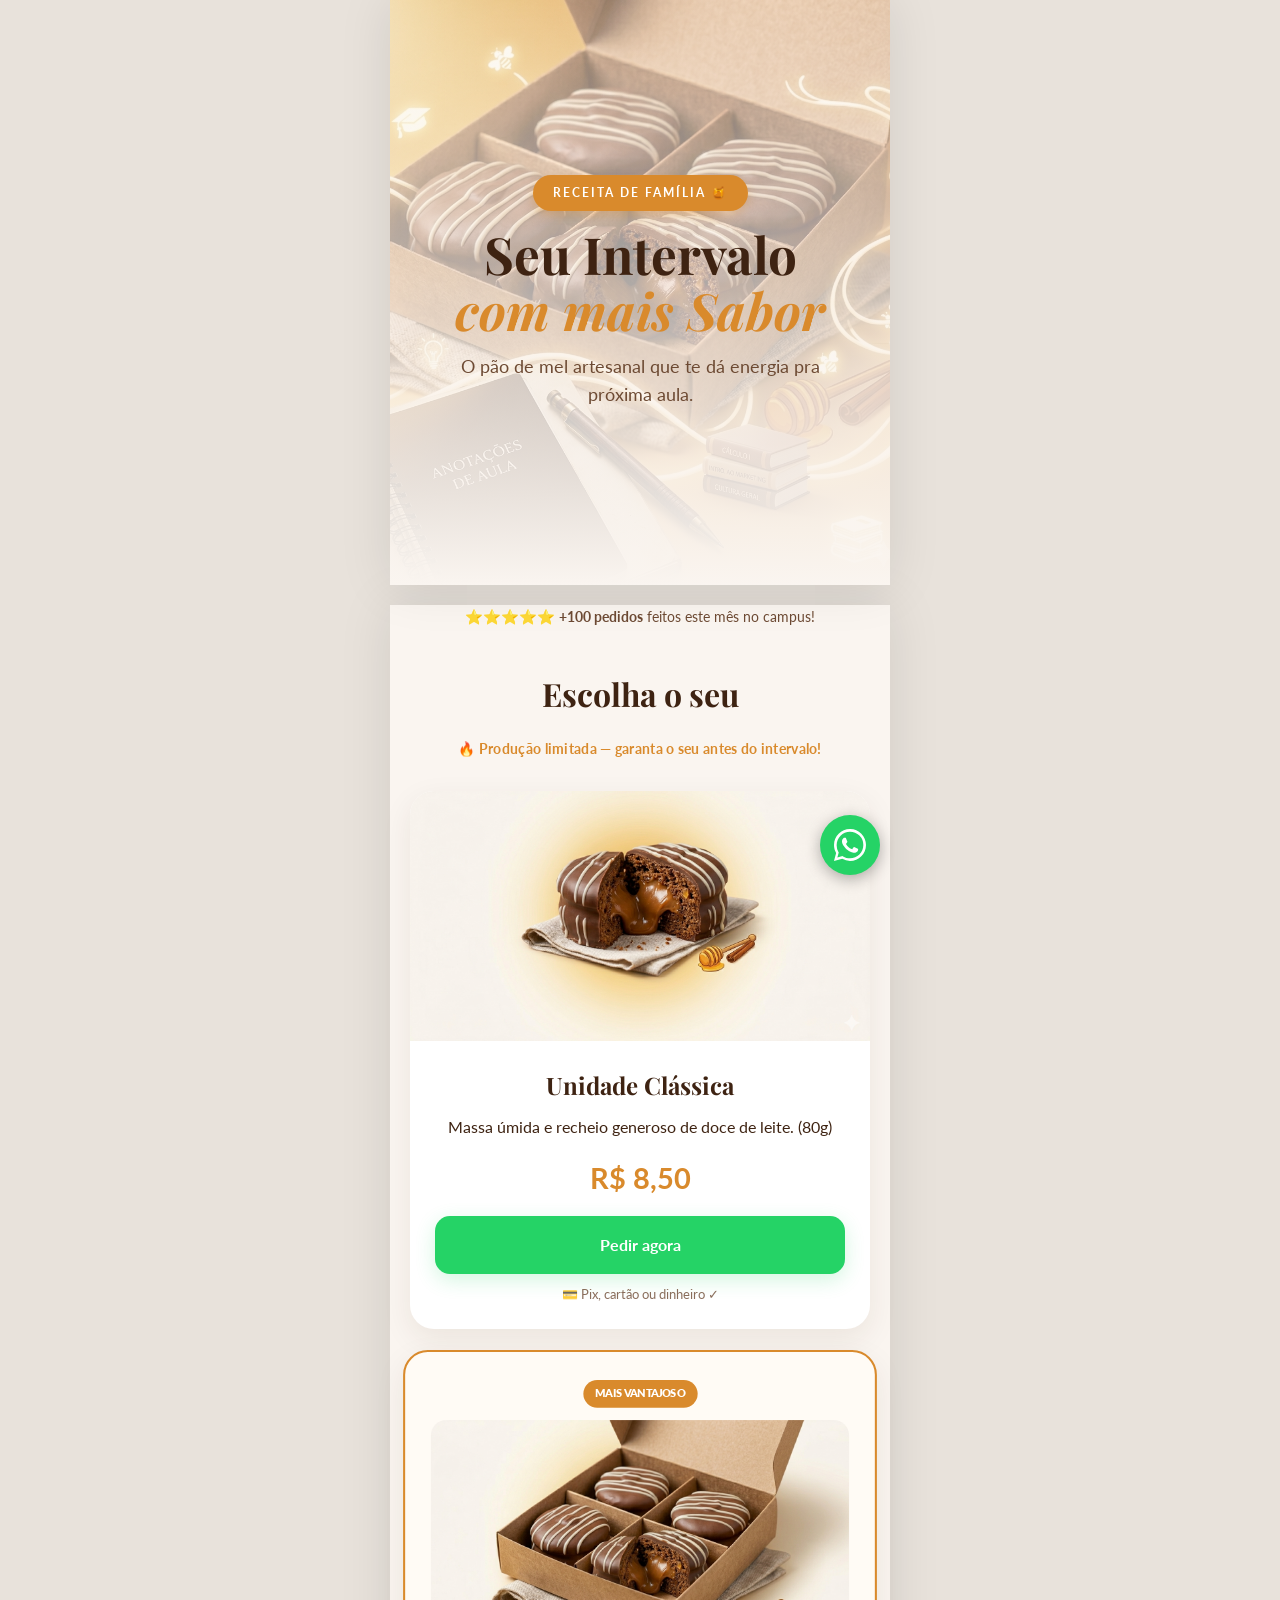
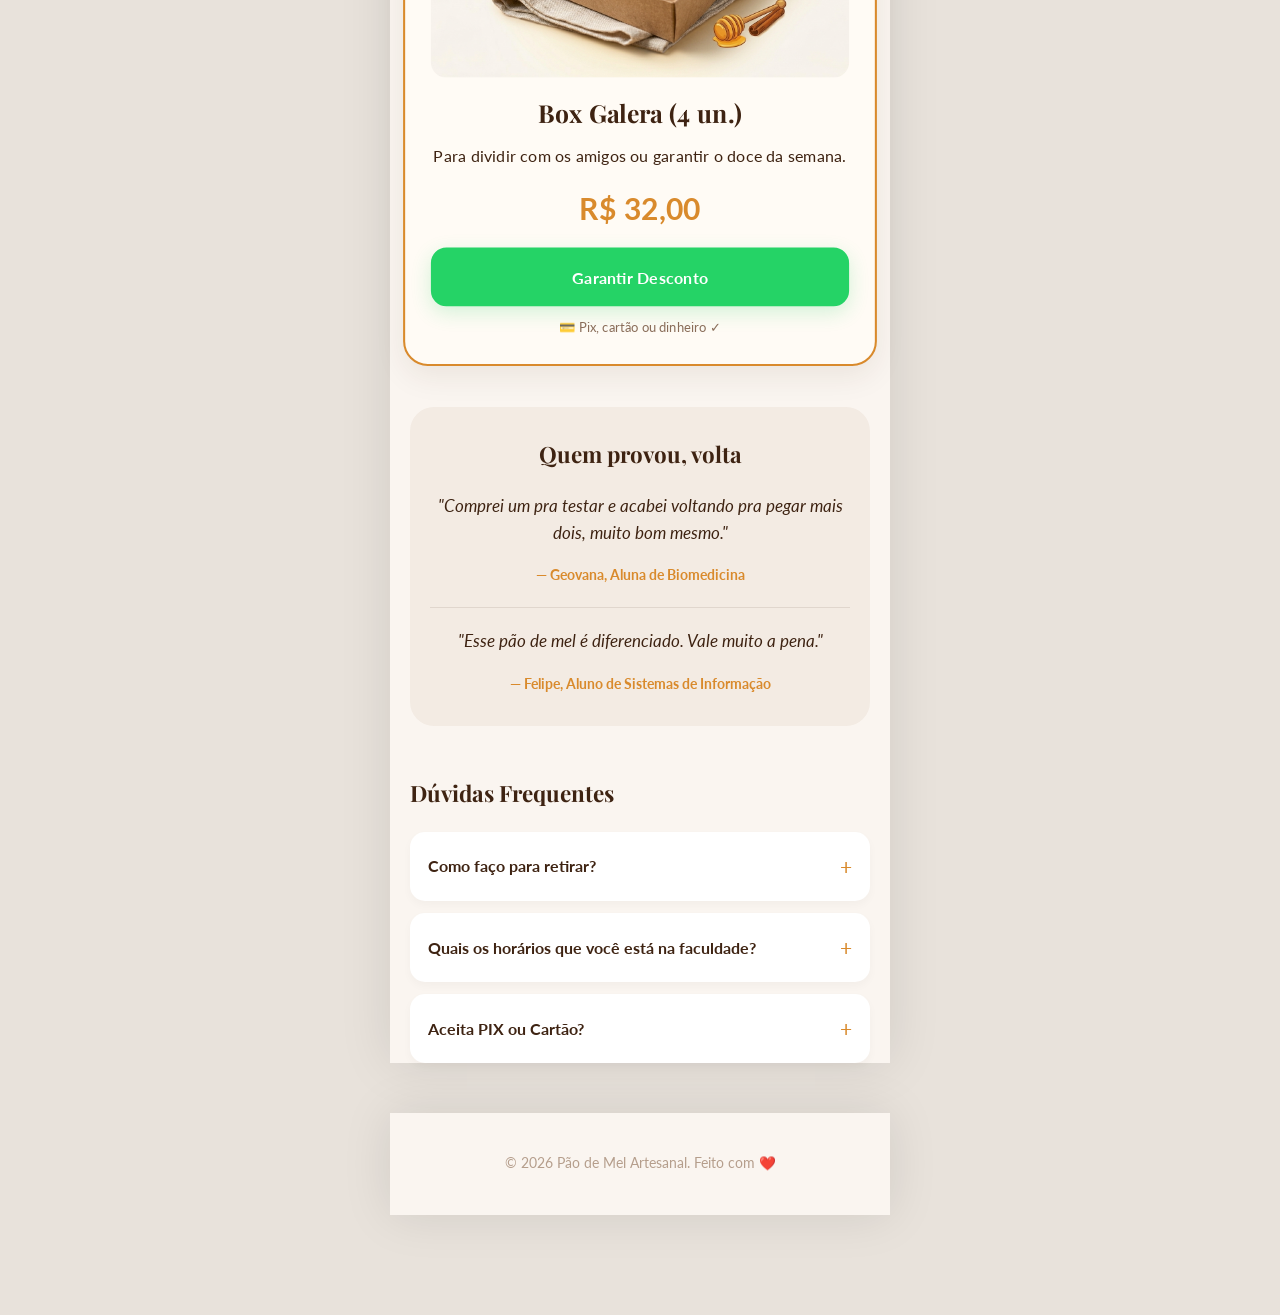
==== index.html @ 765905ca "Primeiro commit" ====
<!doctype html>
<html lang="pt-BR">

<head>
  <meta charset="UTF-8" />
  <meta name="viewport" content="width=device-width, initial-scale=1.0" />

  <title>Pão de Mel Artesanal — O Melhor Intervalo da Faculdade</title>
  <meta name="description"
    content="Pão de mel artesanal com massa de especiarias e recheio generoso. Encontre-me no pátio da faculdade ou faça sua encomenda!" />

  <meta property="og:title" content="Pão de Mel Artesanal 🍯" />
  <meta property="og:description"
    content="Massa úmida, recheio cremoso e muito chocolate. Garanta o seu no intervalo!" />
  <meta property="og:image" content="img/foto-compartilhamento.jpg" />
  <meta property="og:type" content="website" />

  <link rel="stylesheet" href="style.css" />
  <link rel="preconnect" href="https://fonts.googleapis.com" />
  <link rel="preconnect" href="https://fonts.gstatic.com" crossorigin />
  <link
    href="https://fonts.googleapis.com/css2?family=Playfair+Display:ital,wght@0,400;0,700;1,400&family=Lato:wght@300;400;700&display=swap"
    rel="stylesheet" />
</head>

<body>
  <a href="https://wa.me/5519988865745?text=Oi!%20Estou%20na%20faculdade%20agora.%20Ainda%20tem%20pão%20de%20mel%20disponível?"
    class="whatsapp-sticky" target="_blank" aria-label="Chamar no WhatsApp">
    <svg viewBox="0 0 24 24" fill="white">
      <path
        d="M20.52 3.48A11.93 11.93 0 0 0 12 0C5.37 0 0 5.37 0 12c0 2.11.55 4.17 1.6 5.98L0 24l6.18-1.62A11.94 11.94 0 0 0 12 24c6.63 0 12-5.37 12-12 0-3.21-1.25-6.22-3.48-8.52zM12 22c-1.85 0-3.66-.5-5.24-1.44l-.37-.22-3.87 1.02 1.03-3.77-.24-.39A9.93 9.93 0 0 1 2 12C2 6.48 6.48 2 12 2c2.67 0 5.17 1.04 7.06 2.94A9.93 9.93 0 0 1 22 12c0 5.52-4.48 10-10 10zm5.47-7.4c-.3-.15-1.77-.87-2.04-.97-.27-.1-.47-.15-.67.15-.2.3-.77.97-.94 1.17-.17.2-.35.22-.65.07a8.17 8.17 0 0 1-2.4-1.48 9.03 9.03 0 0 1-1.66-2.07c-.17-.3-.02-.46.13-.61.13-.13.3-.35.45-.52.15-.17.2-.3.3-.5.1-.2.05-.37-.02-.52-.08-.15-.67-1.62-.92-2.22-.24-.58-.49-.5-.67-.51l-.57-.01c-.2 0-.52.07-.79.37-.27.3-1.04 1.02-1.04 2.48s1.07 2.88 1.22 3.08c.15.2 2.1 3.2 5.09 4.49.71.31 1.27.49 1.7.63.72.23 1.37.2 1.88.12.57-.09 1.77-.72 2.02-1.42.25-.7.25-1.3.17-1.42-.07-.12-.27-.2-.57-.35z" />
    </svg>
  </a>

  <section class="hero">
    <div class="hero-overlay"></div>
    <div class="hero-content">
      <div class="badge">Receita de Família 🍯</div>
      <h1>Seu Intervalo<br /><span>com mais Sabor</span></h1>
      <p class="hero-tagline">
        O pão de mel artesanal que te dá energia pra próxima aula.
      </p>
    </div>
  </section>

  <main class="section">
    <div class="social-proof">
      <p>
        ⭐️⭐️⭐️⭐️⭐️ <strong>+100 pedidos</strong> feitos este mês no campus!
      </p>
    </div>

    <h2 class="section-title">Escolha o seu</h2>
    <p class="scarcity-line">🔥 Produção limitada — garanta o seu antes do intervalo!</p>

    <div class="product-card">
      <div class="product-img">
        <img src="img/pao4.png" alt="Pão de Mel Individual Clássico" />
      </div>
      <div class="product-body">
        <h3>Unidade Clássica</h3>
        <p>Massa úmida e recheio generoso de doce de leite. (80g)</p>
        <div class="price">R$ 8,50</div>
        <a href="https://wa.me/5519988865745?text=Oi!%20Tenho%20interesse%20em%3A%0A%0AProduto%3A%20Unidade%20Clássica%0APreço%3A%20R%24%208%2C50%0A%0AAinda%20tem%20disponível%3F"
          class="cta-btn mini">Pedir agora</a>
        <p class="payment-info">💳 Pix, cartão ou dinheiro ✓</p>
      </div>
    </div>

    <div class="product-card highlight">
      <div class="product-body">
        <div class="tag-popular">MAIS VANTAJOSO</div>
        <div class="product-img">
          <img src="img/box.png" alt="Box com 4 pães de mel" style="border-radius: 15px; margin-bottom: 15px" />
        </div>
        <h3>Box Galera (4 un.)</h3>
        <p>Para dividir com os amigos ou garantir o doce da semana.</p>
        <div class="price">R$ 32,00</div>
        <a href="https://wa.me/5519988865745?text=Oi!%20Tenho%20interesse%20em%3A%0A%0AProduto%3A%20Box%20Galera%20(4%20unidades)%0APreco%3A%20R%24%2032%2C00%0A%0AAinda%20tem%20disponivel%3F"
          class="cta-btn mini">Garantir Desconto</a>
        <p class="payment-info">💳 Pix, cartão ou dinheiro ✓</p>
      </div>
    </div>

    <div class="testimonials">
      <h3 class="small-title">Quem provou, volta</h3>
      <div class="testimonial-card">
        <p>"Comprei um pra testar e acabei voltando pra pegar mais dois, muito bom mesmo."</p>
        <span>— Geovana, Aluna de Biomedicina</span>
      </div>
      <div class="testimonial-card">
        <p>"Esse pão de mel é diferenciado. Vale muito a pena."</p>
        <span>— Felipe, Aluno de Sistemas de Informação</span>
      </div>

    </div>


    <div class="faq-section">
      <h3 class="small-title">Dúvidas Frequentes</h3>
      <details>
        <summary>Como faço para retirar?</summary>
        <p>
          Estou todos os dias próximo aos <strong>BLOCOS C e K</strong> (ou perto do bosque)
          durante o intervalo. Se quiser garantir o seu, mande um Whats!
        </p>
      </details>
      <details>
        <summary>Quais os horários que você está na faculdade?</summary>
        <p>
          Geralmente no intervalo do período noturno (20h40 - 21h00), mas
          posso combinar entregas rápidas.
        </p>
      </details>
      <details>
        <summary>Aceita PIX ou Cartão?</summary>
        <p>Sim! Aceito PIX, dinheiro e cartão (débito/crédito).</p>
      </details>
    </div>
  </main>

  <footer class="footer-final">
    <p class="copyright">© 2026 Pão de Mel Artesanal. Feito com ❤️</p>
  </footer>
</body>

</html>
---- style.css ----
/* ============================================================
   SISTEMA DE DESIGN - PÃO DE MEL ARTESANAL
   ============================================================ 
*/

:root {
  --creme: #faf5f0;
  --chocolate: #3e2312;
  --mel: #d98a2c;
  --marrom-claro: #6d4a33;
  --verde-whats: #25d366;
  --branco: #ffffff;
  --shadow: 0 10px 30px rgba(62, 35, 18, 0.08);
}

/* --- CONFIGURAÇÕES GERAIS --- */
* {
  box-sizing: border-box;
  margin: 0;
  padding: 0;
}

body {
  font-family: "Lato", sans-serif;
  background: var(--creme);
  color: var(--chocolate);
  line-height: 1.6;
  /* Espaço para não cobrir conteúdo com o botão/footer */
  padding-bottom: 100px;
  overflow-x: hidden;
}

/* --- UX: WHATSAPP FLUTUANTE --- */
.whatsapp-sticky {
  position: fixed;
  bottom: 25px;
  right: 25px;
  background: var(--verde-whats);
  width: 60px;
  height: 60px;
  border-radius: 50%;
  display: flex;
  align-items: center;
  justify-content: center;
  box-shadow: 0 4px 15px rgba(0, 0, 0, 0.3);
  z-index: 1000;
  transition: transform 0.3s cubic-bezier(0.175, 0.885, 0.32, 1.275);
}

.whatsapp-sticky:hover {
  transform: scale(1.1);
}

.whatsapp-sticky svg {
  width: 32px;
}

/* --- HERO SECTION --- */
.hero {
  height: 65vh;
  min-height: 450px;
  /* IMPORTANTE: Adicione sua imagem aqui */
  background: url("img/principal.png") center/cover no-repeat;
  position: relative;
  display: flex;
  align-items: center;
  justify-content: center;
  text-align: center;
  color: var(--chocolate);
}

.hero-overlay {
  position: absolute;
  inset: 0;
  /* Gradiente suave para dar leitura ao texto */
  background: linear-gradient(to bottom,
      rgba(250, 245, 240, 0.4) 0%,
      var(--creme) 100%);
}

.hero-content {
  position: relative;
  z-index: 2;
  padding: 20px;
  animation: fadeInUp 0.8s ease-out;
}

/* Estratégia: Badge de destaque */
.badge {
  display: inline-block;
  background: var(--mel);
  color: var(--branco);
  font-size: 0.75rem;
  font-weight: 700;
  letter-spacing: 2px;
  text-transform: uppercase;
  padding: 8px 20px;
  border-radius: 50px;
  margin-bottom: 15px;
  box-shadow: 0 4px 10px rgba(217, 138, 44, 0.3);
}

.hero h1 {
  font-family: "Playfair Display", serif;
  font-size: 3.2rem;
  line-height: 1.1;
  margin-bottom: 15px;
}

.hero h1 span {
  color: var(--mel);
  font-style: italic;
}

.hero-tagline {
  font-size: 1.1rem;
  color: var(--marrom-claro);
  max-width: 400px;
  margin: 0 auto;
}

/* --- SEÇÃO DE PRODUTOS --- */
.section {
  max-width: 500px;
  margin: 0 auto;
  padding: 0 20px;
}

.section-title {
  font-family: "Playfair Display", serif;
  text-align: center;
  margin: 40px 0 30px;
  font-size: 2rem;
}

.product-card {
  background: var(--branco);
  border-radius: 24px;
  overflow: hidden;
  box-shadow: var(--shadow);
  margin-bottom: 30px;
  transition: transform 0.3s ease;
}

/* Marketing: Destaque para o Combo (Upsell) */
.product-card.highlight {
  border: 2px solid var(--mel);
  background: #fffbf5;
  transform: scale(1.03);
}

.product-img img {
  width: 100%;
  height: 250px;
  object-fit: cover;
  display: block;
}

.product-body {
  padding: 25px;
  text-align: center;
}

.tag-popular {
  background: var(--mel);
  color: var(--branco);
  font-size: 0.65rem;
  font-weight: 800;
  padding: 5px 12px;
  border-radius: 50px;
  display: inline-block;
  margin-bottom: 12px;
}

.product-body h3 {
  font-family: "Playfair Display", serif;
  font-size: 1.5rem;
  margin-bottom: 10px;
}

.price {
  font-size: 1.8rem;
  font-weight: 700;
  color: var(--mel);
  margin: 15px 0;
}

/* --- PROVA SOCIAL (Marketing) --- */
.social-proof {
  text-align: center;
  font-size: 0.9rem;
  margin: 20px 0;
  color: var(--marrom-claro);
  font-weight: 400;
}

.testimonials {
  background: #f3ebe3;
  padding: 30px 20px;
  border-radius: 24px;
  margin: 50px 0;
  text-align: center;
}

.testimonial-card+.testimonial-card {
  margin-top: 20px;
  padding-top: 20px;
  border-top: 1px solid rgba(62, 35, 18, 0.1);
}

.testimonial-card p {
  font-style: italic;
  font-size: 1.05rem;
  margin-bottom: 15px;
}

.testimonial-card span {
  font-weight: 700;
  font-size: 0.85rem;
  color: var(--mel);
}

.small-title {
  font-family: "Playfair Display", serif;
  font-size: 1.4rem;
  margin-bottom: 20px;
}

.payment-info {
  font-size: 0.8rem;
  color: var(--marrom-claro);
  margin-top: 10px;
  opacity: 0.8;
}

.scarcity-line {
  text-align: center;
  font-size: 0.85rem;
  font-weight: 700;
  color: var(--mel);
  margin: -10px 0 30px;
  letter-spacing: 0.3px;
}

/* --- FAQ (Arquitetura de Informação) --- */
.faq-section {
  margin: 50px 0;
}

details {
  background: var(--branco);
  margin-bottom: 12px;
  padding: 0;
  border-radius: 15px;
  cursor: pointer;
  overflow: hidden;
  box-shadow: 0 4px 10px rgba(0, 0, 0, 0.03);
}

summary {
  padding: 18px;
  font-weight: 700;
  color: var(--chocolate);
  display: flex;
  justify-content: space-between;
  align-items: center;
  list-style: none;
}

summary::after {
  content: "+";
  color: var(--mel);
  font-size: 1.3rem;
  font-weight: 400;
}

details[open] summary::after {
  content: "−";
}

details p {
  padding: 0 18px 18px;
  font-size: 0.95rem;
  color: var(--marrom-claro);
  border-top: 1px solid var(--creme);
  padding-top: 10px;
}

/* --- BOTÕES (CTAs) --- */
.cta-btn {
  display: flex;
  align-items: center;
  justify-content: center;
  background: var(--verde-whats);
  color: var(--branco);
  text-decoration: none;
  padding: 16px 30px;
  border-radius: 15px;
  font-weight: 700;
  font-size: 1rem;
  transition: all 0.3s ease;
  box-shadow: 0 6px 20px rgba(37, 211, 102, 0.2);
}

.cta-btn:active {
  transform: scale(0.96);
}

.cta-btn.mini {
  width: 100%;
}

/* --- FOOTER --- */
.footer-final {
  text-align: center;
  padding: 40px 20px;
  color: #b59e8c;
  font-size: 0.85rem;
}

/* --- ANIMAÇÕES --- */
@keyframes fadeInUp {
  from {
    opacity: 0;
    transform: translateY(20px);
  }

  to {
    opacity: 1;
    transform: translateY(0);
  }
}

/* --- RESPONSIVIDADE --- */
@media (max-width: 450px) {
  .hero h1 {
    font-size: 2.5rem;
  }

  .hero {
    height: 55vh;
  }

  .product-card.highlight {
    transform: none;
    /* Evita zoom exagerado em telas muito estreitas */
    margin-left: 5px;
    margin-right: 5px;
  }
}

/* Efeito de profundidade para Desktop */
/* Um tom levemente mais escuro ao fundo */
/* Mantém o botão grudado no card, não na tela toda */
@media (min-width: 768px) {
  body {
    background-color: #e8e2db;
  }

  .hero,
  .section,
  .footer-final {
    max-width: 500px;
    margin-left: auto;
    margin-right: auto;
    background-color: var(--creme);
    box-shadow: 0 0 50px rgba(0, 0, 0, 0.1);
  }

  .whatsapp-sticky {
    right: calc(50% - 240px);
  }
}
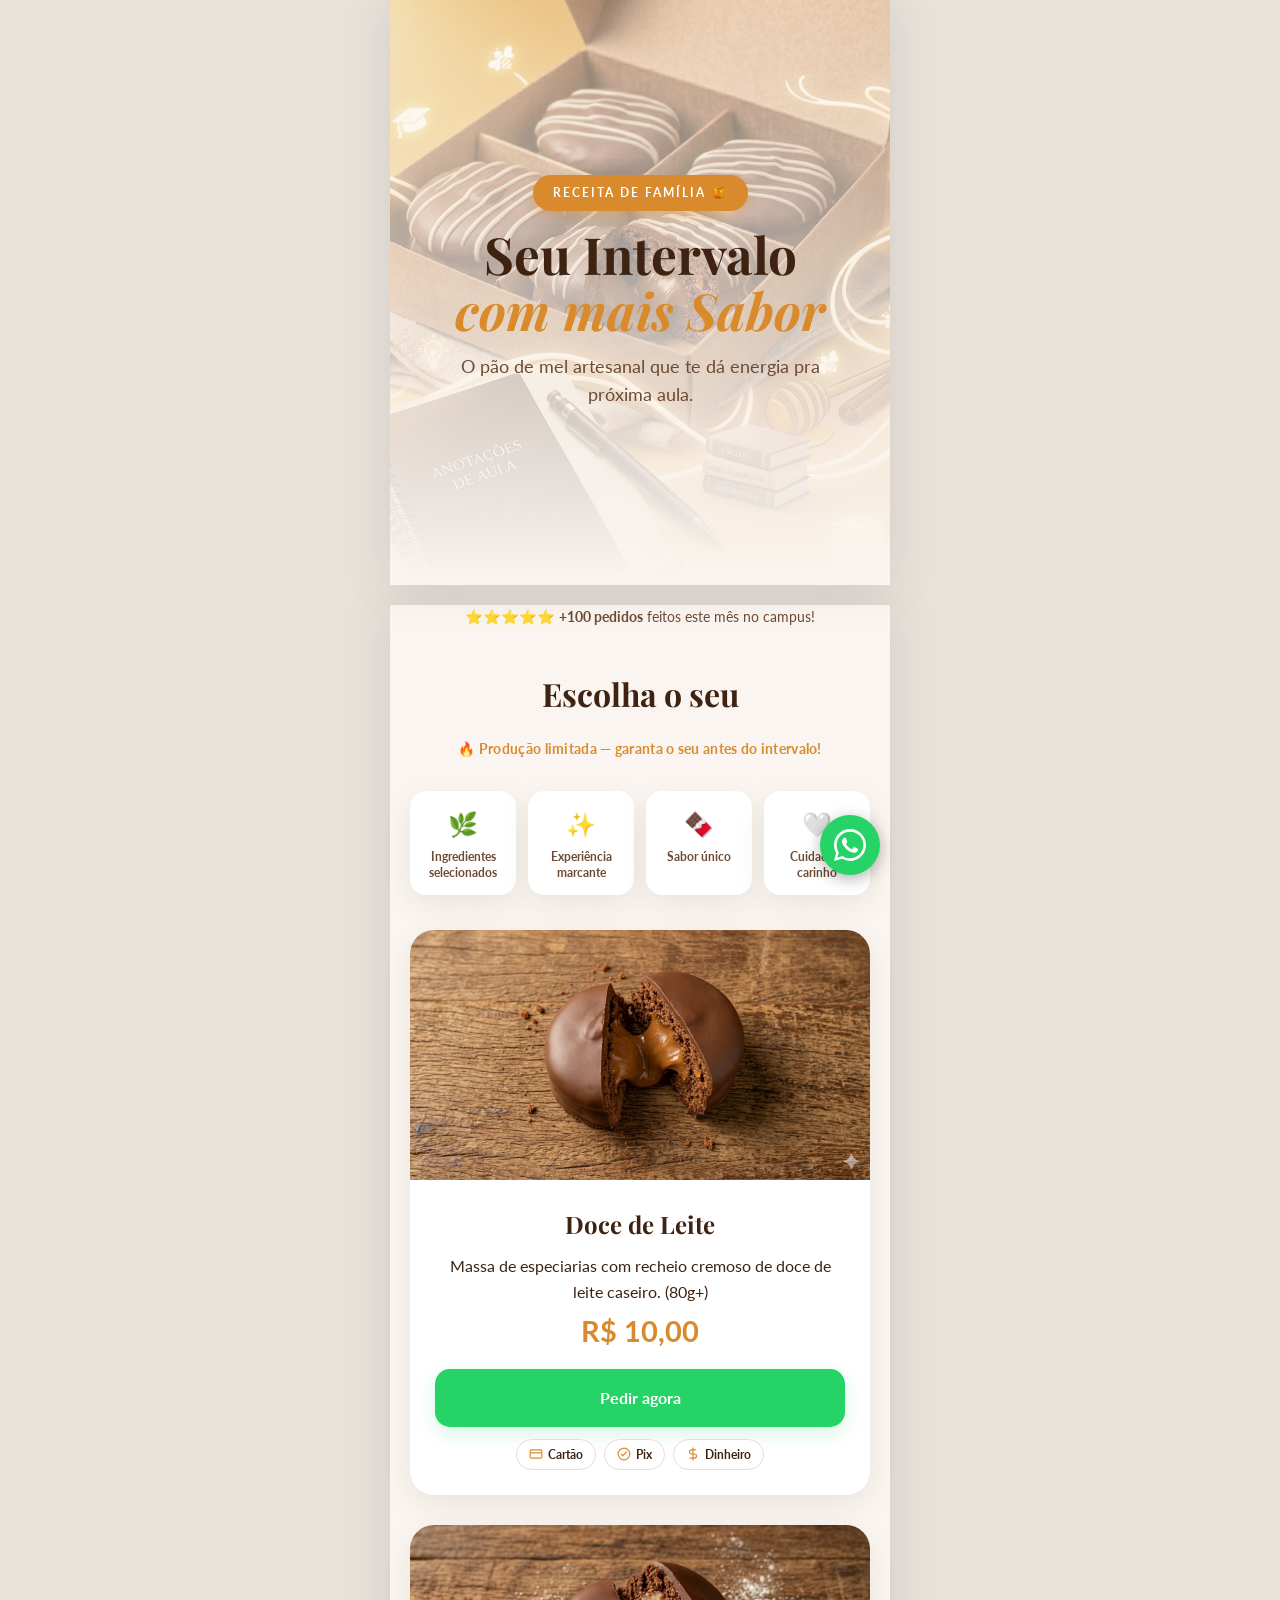
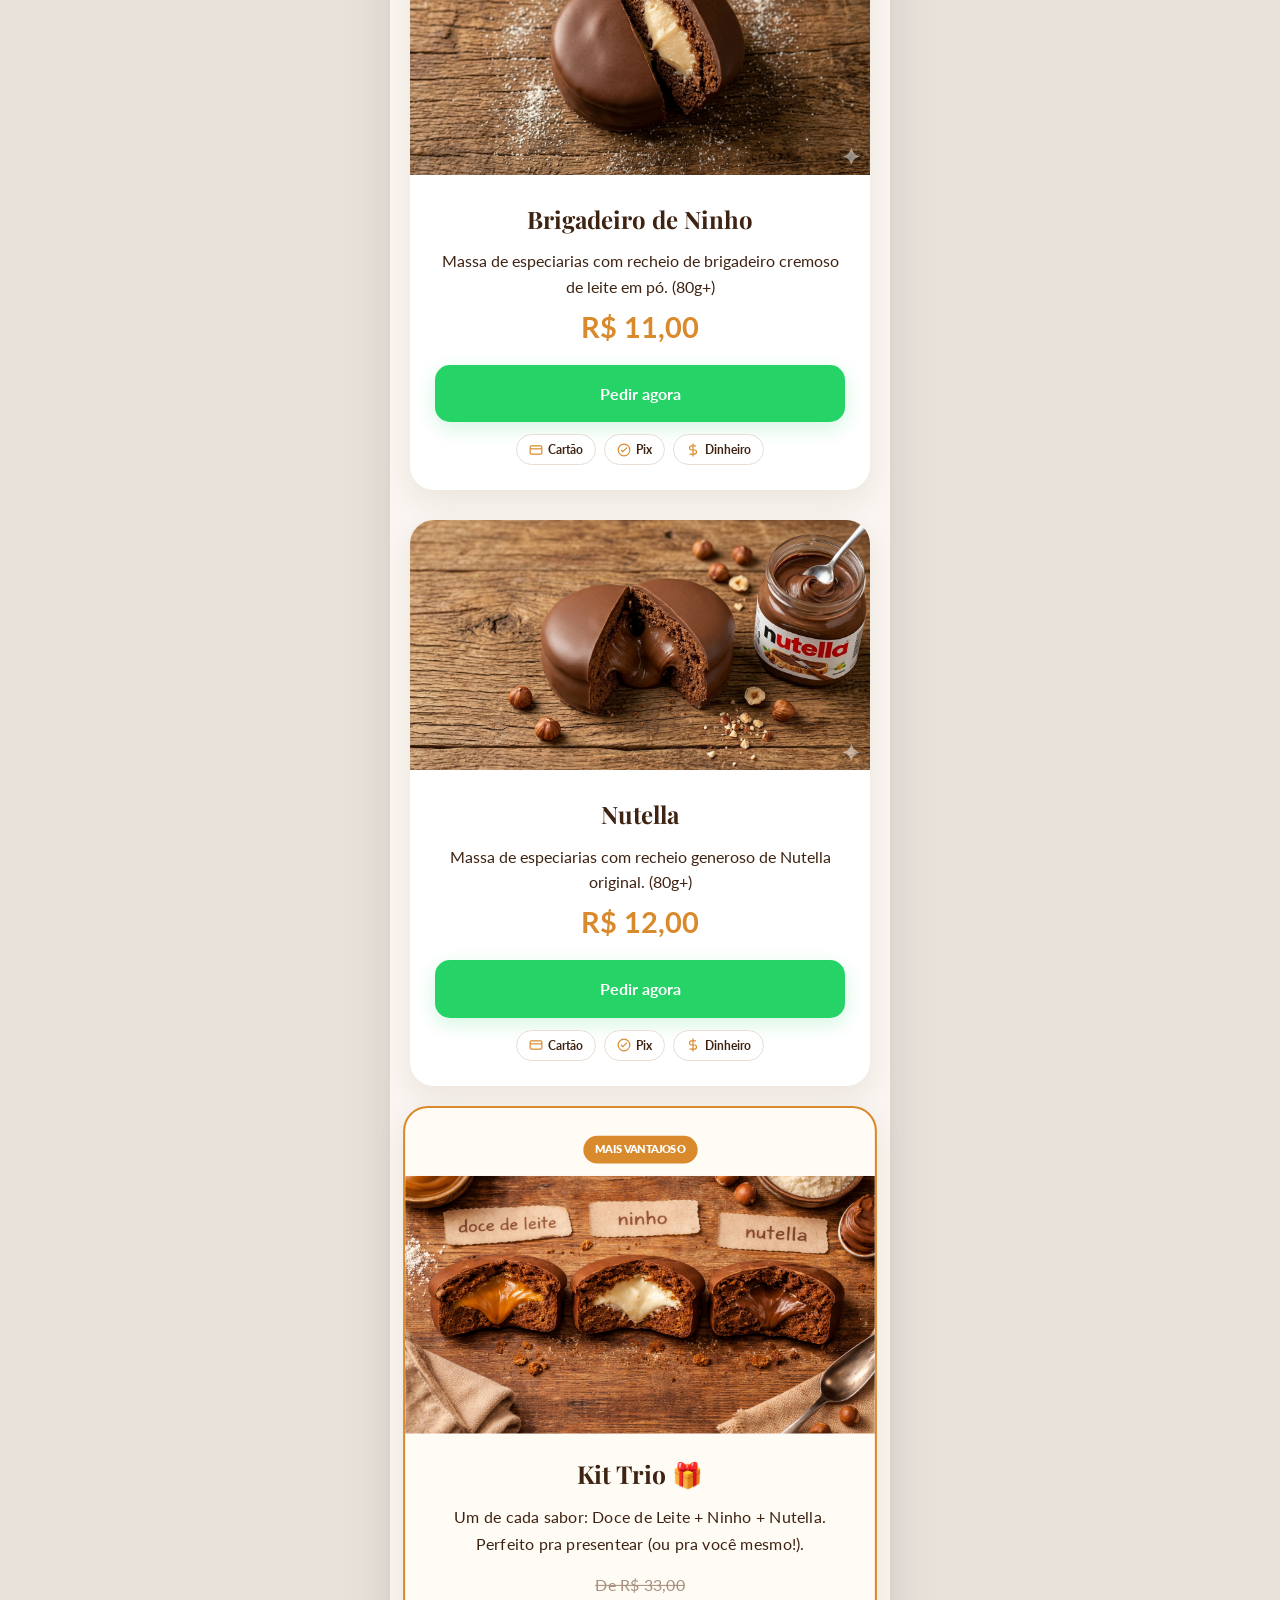
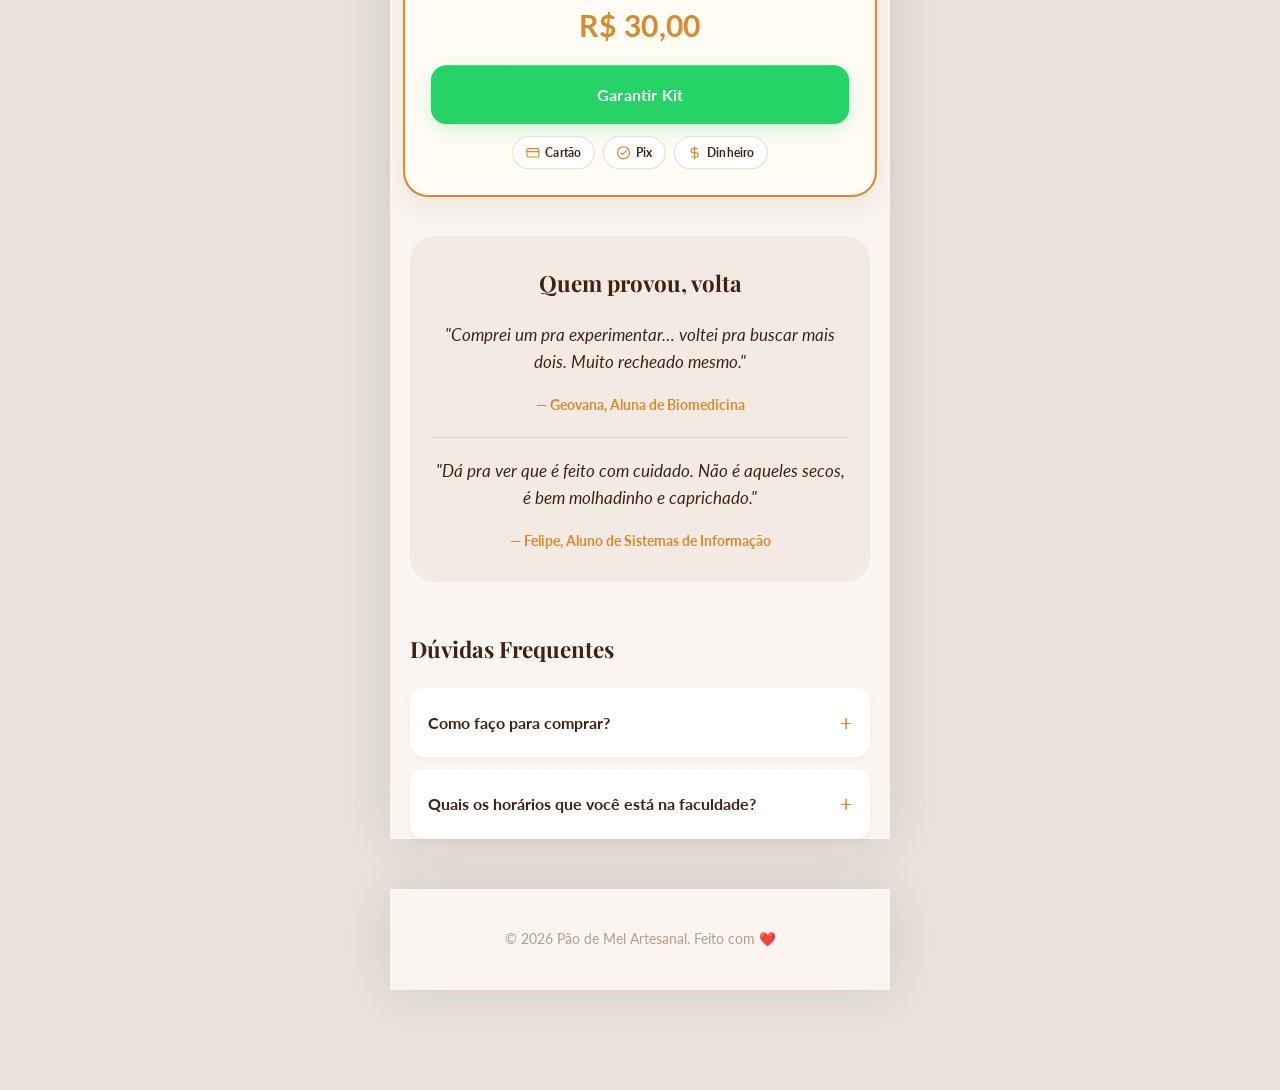
==== commit f7d55ba7: "atualiza preços e diferenciais" ====
--- a/index.html
+++ b/index.html
@@ -1,127 +1,399 @@
 <!doctype html>
 <html lang="pt-BR">
-
-<head>
-  <meta charset="UTF-8" />
-  <meta name="viewport" content="width=device-width, initial-scale=1.0" />
-
-  <title>Pão de Mel Artesanal — O Melhor Intervalo da Faculdade</title>
-  <meta name="description"
-    content="Pão de mel artesanal com massa de especiarias e recheio generoso. Encontre-me no pátio da faculdade ou faça sua encomenda!" />
-
-  <meta property="og:title" content="Pão de Mel Artesanal 🍯" />
-  <meta property="og:description"
-    content="Massa úmida, recheio cremoso e muito chocolate. Garanta o seu no intervalo!" />
-  <meta property="og:image" content="img/foto-compartilhamento.jpg" />
-  <meta property="og:type" content="website" />
-
-  <link rel="stylesheet" href="style.css" />
-  <link rel="preconnect" href="https://fonts.googleapis.com" />
-  <link rel="preconnect" href="https://fonts.gstatic.com" crossorigin />
-  <link
-    href="https://fonts.googleapis.com/css2?family=Playfair+Display:ital,wght@0,400;0,700;1,400&family=Lato:wght@300;400;700&display=swap"
-    rel="stylesheet" />
-</head>
-
-<body>
-  <a href="https://wa.me/5519988865745?text=Oi!%20Estou%20na%20faculdade%20agora.%20Ainda%20tem%20pão%20de%20mel%20disponível?"
-    class="whatsapp-sticky" target="_blank" aria-label="Chamar no WhatsApp">
-    <svg viewBox="0 0 24 24" fill="white">
-      <path
-        d="M20.52 3.48A11.93 11.93 0 0 0 12 0C5.37 0 0 5.37 0 12c0 2.11.55 4.17 1.6 5.98L0 24l6.18-1.62A11.94 11.94 0 0 0 12 24c6.63 0 12-5.37 12-12 0-3.21-1.25-6.22-3.48-8.52zM12 22c-1.85 0-3.66-.5-5.24-1.44l-.37-.22-3.87 1.02 1.03-3.77-.24-.39A9.93 9.93 0 0 1 2 12C2 6.48 6.48 2 12 2c2.67 0 5.17 1.04 7.06 2.94A9.93 9.93 0 0 1 22 12c0 5.52-4.48 10-10 10zm5.47-7.4c-.3-.15-1.77-.87-2.04-.97-.27-.1-.47-.15-.67.15-.2.3-.77.97-.94 1.17-.17.2-.35.22-.65.07a8.17 8.17 0 0 1-2.4-1.48 9.03 9.03 0 0 1-1.66-2.07c-.17-.3-.02-.46.13-.61.13-.13.3-.35.45-.52.15-.17.2-.3.3-.5.1-.2.05-.37-.02-.52-.08-.15-.67-1.62-.92-2.22-.24-.58-.49-.5-.67-.51l-.57-.01c-.2 0-.52.07-.79.37-.27.3-1.04 1.02-1.04 2.48s1.07 2.88 1.22 3.08c.15.2 2.1 3.2 5.09 4.49.71.31 1.27.49 1.7.63.72.23 1.37.2 1.88.12.57-.09 1.77-.72 2.02-1.42.25-.7.25-1.3.17-1.42-.07-.12-.27-.2-.57-.35z" />
-    </svg>
-  </a>
-
-  <section class="hero">
-    <div class="hero-overlay"></div>
-    <div class="hero-content">
-      <div class="badge">Receita de Família 🍯</div>
-      <h1>Seu Intervalo<br /><span>com mais Sabor</span></h1>
-      <p class="hero-tagline">
-        O pão de mel artesanal que te dá energia pra próxima aula.
+  <head>
+    <meta charset="UTF-8" />
+    <meta name="viewport" content="width=device-width, initial-scale=1.0" />
+
+    <title>Pão de Mel Artesanal — O Melhor Intervalo da Faculdade</title>
+    <meta
+      name="description"
+      content="Pão de mel artesanal com massa de especiarias e recheio generoso. Encontre-me no pátio da faculdade ou faça sua encomenda!"
+    />
+
+    <meta property="og:title" content="Pão de Mel Artesanal 🍯" />
+    <meta
+      property="og:description"
+      content="Massa úmida, recheio cremoso e muito chocolate. Garanta o seu no intervalo!"
+    />
+    <meta property="og:image" content="img/foto-compartilhamento.jpg" />
+    <meta property="og:type" content="website" />
+
+    <link rel="stylesheet" href="style.css" />
+    <link rel="preconnect" href="https://fonts.googleapis.com" />
+    <link rel="preconnect" href="https://fonts.gstatic.com" crossorigin />
+    <link
+      href="https://fonts.googleapis.com/css2?family=Playfair+Display:ital,wght@0,400;0,700;1,400&family=Lato:wght@300;400;700&display=swap"
+      rel="stylesheet"
+    />
+  </head>
+
+  <body>
+    <a
+      href="https://wa.me/5519988865745?text=Oi!%20Estou%20na%20faculdade%20agora.%20Ainda%20tem%20pão%20de%20mel%20disponível?"
+      class="whatsapp-sticky"
+      target="_blank"
+      aria-label="Chamar no WhatsApp"
+    >
+      <svg viewBox="0 0 24 24" fill="white">
+        <path
+          d="M20.52 3.48A11.93 11.93 0 0 0 12 0C5.37 0 0 5.37 0 12c0 2.11.55 4.17 1.6 5.98L0 24l6.18-1.62A11.94 11.94 0 0 0 12 24c6.63 0 12-5.37 12-12 0-3.21-1.25-6.22-3.48-8.52zM12 22c-1.85 0-3.66-.5-5.24-1.44l-.37-.22-3.87 1.02 1.03-3.77-.24-.39A9.93 9.93 0 0 1 2 12C2 6.48 6.48 2 12 2c2.67 0 5.17 1.04 7.06 2.94A9.93 9.93 0 0 1 22 12c0 5.52-4.48 10-10 10zm5.47-7.4c-.3-.15-1.77-.87-2.04-.97-.27-.1-.47-.15-.67.15-.2.3-.77.97-.94 1.17-.17.2-.35.22-.65.07a8.17 8.17 0 0 1-2.4-1.48 9.03 9.03 0 0 1-1.66-2.07c-.17-.3-.02-.46.13-.61.13-.13.3-.35.45-.52.15-.17.2-.3.3-.5.1-.2.05-.37-.02-.52-.08-.15-.67-1.62-.92-2.22-.24-.58-.49-.5-.67-.51l-.57-.01c-.2 0-.52.07-.79.37-.27.3-1.04 1.02-1.04 2.48s1.07 2.88 1.22 3.08c.15.2 2.1 3.2 5.09 4.49.71.31 1.27.49 1.7.63.72.23 1.37.2 1.88.12.57-.09 1.77-.72 2.02-1.42.25-.7.25-1.3.17-1.42-.07-.12-.27-.2-.57-.35z"
+        />
+      </svg>
+    </a>
+
+    <section class="hero">
+      <div class="hero-overlay"></div>
+      <div class="hero-content">
+        <div class="badge">Receita de Família 🍯</div>
+        <h1>Seu Intervalo<br /><span>com mais Sabor</span></h1>
+        <p class="hero-tagline">
+          O pão de mel artesanal que te dá energia pra próxima aula.
+        </p>
+      </div>
+    </section>
+
+    <main class="section">
+      <div class="social-proof">
+        <p>
+          ⭐️⭐️⭐️⭐️⭐️ <strong>+100 pedidos</strong> feitos este mês no campus!
+        </p>
+      </div>
+
+      <h2 class="section-title">Escolha o seu</h2>
+      <p class="scarcity-line">
+        🔥 Produção limitada — garanta o seu antes do intervalo!
       </p>
-    </div>
-  </section>
-
-  <main class="section">
-    <div class="social-proof">
-      <p>
-        ⭐️⭐️⭐️⭐️⭐️ <strong>+100 pedidos</strong> feitos este mês no campus!
-      </p>
-    </div>
-
-    <h2 class="section-title">Escolha o seu</h2>
-    <p class="scarcity-line">🔥 Produção limitada — garanta o seu antes do intervalo!</p>
-
-    <div class="product-card">
-      <div class="product-img">
-        <img src="img/pao4.png" alt="Pão de Mel Individual Clássico" />
-      </div>
-      <div class="product-body">
-        <h3>Unidade Clássica</h3>
-        <p>Massa úmida e recheio generoso de doce de leite. (80g)</p>
-        <div class="price">R$ 8,50</div>
-        <a href="https://wa.me/5519988865745?text=Oi!%20Tenho%20interesse%20em%3A%0A%0AProduto%3A%20Unidade%20Clássica%0APreço%3A%20R%24%208%2C50%0A%0AAinda%20tem%20disponível%3F"
-          class="cta-btn mini">Pedir agora</a>
-        <p class="payment-info">💳 Pix, cartão ou dinheiro ✓</p>
-      </div>
-    </div>
-
-    <div class="product-card highlight">
-      <div class="product-body">
-        <div class="tag-popular">MAIS VANTAJOSO</div>
+
+      <!-- DIFERENCIAIS -->
+      <div class="diferenciais">
+        <div class="diferencial-item">
+          <span class="diferencial-icon">🌿</span>
+          <p>Ingredientes selecionados</p>
+        </div>
+        <div class="diferencial-item">
+          <span class="diferencial-icon">✨</span>
+          <p>Experiência marcante</p>
+        </div>
+        <div class="diferencial-item">
+          <span class="diferencial-icon">🍫</span>
+          <p>Sabor único</p>
+        </div>
+        <div class="diferencial-item">
+          <span class="diferencial-icon">🤍</span>
+          <p>Cuidado e carinho</p>
+        </div>
+      </div>
+
+      <!-- SABOR 1: Doce de Leite -->
+      <div class="product-card">
         <div class="product-img">
-          <img src="img/box.png" alt="Box com 4 pães de mel" style="border-radius: 15px; margin-bottom: 15px" />
-        </div>
-        <h3>Box Galera (4 un.)</h3>
-        <p>Para dividir com os amigos ou garantir o doce da semana.</p>
-        <div class="price">R$ 32,00</div>
-        <a href="https://wa.me/5519988865745?text=Oi!%20Tenho%20interesse%20em%3A%0A%0AProduto%3A%20Box%20Galera%20(4%20unidades)%0APreco%3A%20R%24%2032%2C00%0A%0AAinda%20tem%20disponivel%3F"
-          class="cta-btn mini">Garantir Desconto</a>
-        <p class="payment-info">💳 Pix, cartão ou dinheiro ✓</p>
-      </div>
-    </div>
-
-    <div class="testimonials">
-      <h3 class="small-title">Quem provou, volta</h3>
-      <div class="testimonial-card">
-        <p>"Comprei um pra testar e acabei voltando pra pegar mais dois, muito bom mesmo."</p>
-        <span>— Geovana, Aluna de Biomedicina</span>
-      </div>
-      <div class="testimonial-card">
-        <p>"Esse pão de mel é diferenciado. Vale muito a pena."</p>
-        <span>— Felipe, Aluno de Sistemas de Informação</span>
-      </div>
-
-    </div>
-
-
-    <div class="faq-section">
-      <h3 class="small-title">Dúvidas Frequentes</h3>
-      <details>
-        <summary>Como faço para retirar?</summary>
-        <p>
-          Estou todos os dias próximo aos <strong>BLOCOS C e K</strong> (ou perto do bosque)
-          durante o intervalo. Se quiser garantir o seu, mande um Whats!
-        </p>
-      </details>
-      <details>
-        <summary>Quais os horários que você está na faculdade?</summary>
-        <p>
-          Geralmente no intervalo do período noturno (20h40 - 21h00), mas
-          posso combinar entregas rápidas.
-        </p>
-      </details>
-      <details>
-        <summary>Aceita PIX ou Cartão?</summary>
-        <p>Sim! Aceito PIX, dinheiro e cartão (débito/crédito).</p>
-      </details>
-    </div>
-  </main>
-
-  <footer class="footer-final">
-    <p class="copyright">© 2026 Pão de Mel Artesanal. Feito com ❤️</p>
-  </footer>
-</body>
-
-</html>+          <img src="img/paoMelDoceDeLeite.png" alt="Pão de Mel Doce de Leite" />
+        </div>
+        <div class="product-body">
+          <h3>Doce de Leite</h3>
+          <p>
+            Massa de especiarias com recheio cremoso de doce de leite caseiro.
+            (80g+)
+          </p>
+          <div class="price">R$ 10,00</div>
+          <a
+            href="https://wa.me/5519988865745?text=Oi!%20Tenho%20interesse%20em%3A%0A%0AProduto%3A%20Pão%20de%20Mel%20Doce%20de%20Leite%0APreço%3A%20R%24%2010%2C00%0A%0AAinda%20tem%20disponível%3F"
+            class="cta-btn mini"
+            target="_blank"
+            >Pedir agora</a
+          >
+          <div class="payment-pills">
+            <span class="pill-pay">
+              <svg
+                viewBox="0 0 24 24"
+                fill="none"
+                stroke="#d98a2c"
+                stroke-width="2"
+                width="14"
+                height="14"
+              >
+                <rect x="2" y="5" width="20" height="14" rx="2" />
+                <path d="M2 10h20" />
+              </svg>
+              Cartão
+            </span>
+            <span class="pill-pay">
+              <svg
+                viewBox="0 0 24 24"
+                fill="none"
+                stroke="#d98a2c"
+                stroke-width="2"
+                width="14"
+                height="14"
+              >
+                <path d="M12 2a10 10 0 1 0 0 20A10 10 0 0 0 12 2z" />
+                <path d="M7 12l3 3 7-7" />
+              </svg>
+              Pix
+            </span>
+            <span class="pill-pay">
+              <svg
+                viewBox="0 0 24 24"
+                fill="none"
+                stroke="#d98a2c"
+                stroke-width="2"
+                width="14"
+                height="14"
+              >
+                <path
+                  d="M12 1v22M17 5H9.5a3.5 3.5 0 0 0 0 7h5a3.5 3.5 0 0 1 0 7H6"
+                />
+              </svg>
+              Dinheiro
+            </span>
+          </div>
+        </div>
+      </div>
+
+      <!-- SABOR 2: Ninho -->
+      <div class="product-card">
+        <div class="product-img">
+          <img src="img/paoMelNinho.png" alt="Pão de Mel Brigadeiro de Ninho" />
+        </div>
+        <div class="product-body">
+          <h3>Brigadeiro de Ninho</h3>
+          <p>
+            Massa de especiarias com recheio de brigadeiro cremoso de leite em
+            pó. (80g+)
+          </p>
+          <div class="price">R$ 11,00</div>
+          <a
+            href="https://wa.me/5519988865745?text=Oi!%20Tenho%20interesse%20em%3A%0A%0AProduto%3A%20Pão%20de%20Mel%20Brigadeiro%20de%20Ninho%0APreço%3A%20R%24%2011%2C00%0A%0AAinda%20tem%20disponível%3F"
+            class="cta-btn mini"
+            target="_blank"
+            >Pedir agora</a
+          >
+          <div class="payment-pills">
+            <span class="pill-pay">
+              <svg
+                viewBox="0 0 24 24"
+                fill="none"
+                stroke="#d98a2c"
+                stroke-width="2"
+                width="14"
+                height="14"
+              >
+                <rect x="2" y="5" width="20" height="14" rx="2" />
+                <path d="M2 10h20" />
+              </svg>
+              Cartão
+            </span>
+            <span class="pill-pay">
+              <svg
+                viewBox="0 0 24 24"
+                fill="none"
+                stroke="#d98a2c"
+                stroke-width="2"
+                width="14"
+                height="14"
+              >
+                <path d="M12 2a10 10 0 1 0 0 20A10 10 0 0 0 12 2z" />
+                <path d="M7 12l3 3 7-7" />
+              </svg>
+              Pix
+            </span>
+            <span class="pill-pay">
+              <svg
+                viewBox="0 0 24 24"
+                fill="none"
+                stroke="#d98a2c"
+                stroke-width="2"
+                width="14"
+                height="14"
+              >
+                <path
+                  d="M12 1v22M17 5H9.5a3.5 3.5 0 0 0 0 7h5a3.5 3.5 0 0 1 0 7H6"
+                />
+              </svg>
+              Dinheiro
+            </span>
+          </div>
+        </div>
+      </div>
+
+      <!-- SABOR 3: Nutella -->
+      <div class="product-card">
+        <div class="product-img">
+          <img src="img/paoMelNutella.png" alt="Pão de Mel Nutella" />
+        </div>
+        <div class="product-body">
+          <h3>Nutella</h3>
+          <p>
+            Massa de especiarias com recheio generoso de Nutella original.
+            (80g+)
+          </p>
+          <div class="price">R$ 12,00</div>
+          <a
+            href="https://wa.me/5519988865745?text=Oi!%20Tenho%20interesse%20em%3A%0A%0AProduto%3A%20Pão%20de%20Mel%20Nutella%0APreço%3A%20R%24%2012%2C00%0A%0AAinda%20tem%20disponível%3F"
+            class="cta-btn mini"
+            target="_blank"
+            >Pedir agora</a
+          >
+          <div class="payment-pills">
+            <span class="pill-pay">
+              <svg
+                viewBox="0 0 24 24"
+                fill="none"
+                stroke="#d98a2c"
+                stroke-width="2"
+                width="14"
+                height="14"
+              >
+                <rect x="2" y="5" width="20" height="14" rx="2" />
+                <path d="M2 10h20" />
+              </svg>
+              Cartão
+            </span>
+            <span class="pill-pay">
+              <svg
+                viewBox="0 0 24 24"
+                fill="none"
+                stroke="#d98a2c"
+                stroke-width="2"
+                width="14"
+                height="14"
+              >
+                <path d="M12 2a10 10 0 1 0 0 20A10 10 0 0 0 12 2z" />
+                <path d="M7 12l3 3 7-7" />
+              </svg>
+              Pix
+            </span>
+            <span class="pill-pay">
+              <svg
+                viewBox="0 0 24 24"
+                fill="none"
+                stroke="#d98a2c"
+                stroke-width="2"
+                width="14"
+                height="14"
+              >
+                <path
+                  d="M12 1v22M17 5H9.5a3.5 3.5 0 0 0 0 7h5a3.5 3.5 0 0 1 0 7H6"
+                />
+              </svg>
+              Dinheiro
+            </span>
+          </div>
+        </div>
+      </div>
+
+      <!-- COMBO: Kit Trio -->
+      <div class="product-card highlight">
+        <div class="product-body">
+          <div class="tag-popular">MAIS VANTAJOSO</div>
+          <div class="product-img" style="margin: 0 -25px 20px">
+            <img
+              src="img/Delícias brasileiras_ pães de mel variados.png"
+              alt="Kit Trio — um de cada sabor"
+              style="border-radius: 0; margin-bottom: 0"
+            />
+          </div>
+          <h3>Kit Trio 🎁</h3>
+          <p>
+            Um de cada sabor: Doce de Leite + Ninho + Nutella. Perfeito pra
+            presentear (ou pra você mesmo!).
+          </p>
+          <div class="price-old">De R$ 33,00</div>
+          <div class="price">R$ 30,00</div>
+          <a
+            href="https://wa.me/5519988865745?text=Oi!%20Tenho%20interesse%20em%3A%0A%0AProduto%3A%20Kit%20Trio%20(Doce%20de%20Leite%20%2B%20Ninho%20%2B%20Nutella)%0APreço%3A%20R%24%2030%2C00%0A%0AAinda%20tem%20disponível%3F"
+            class="cta-btn mini"
+            target="_blank"
+            >Garantir Kit</a
+          >
+          <div class="payment-pills">
+            <span class="pill-pay">
+              <svg
+                viewBox="0 0 24 24"
+                fill="none"
+                stroke="#d98a2c"
+                stroke-width="2"
+                width="14"
+                height="14"
+              >
+                <rect x="2" y="5" width="20" height="14" rx="2" />
+                <path d="M2 10h20" />
+              </svg>
+              Cartão
+            </span>
+            <span class="pill-pay">
+              <svg
+                viewBox="0 0 24 24"
+                fill="none"
+                stroke="#d98a2c"
+                stroke-width="2"
+                width="14"
+                height="14"
+              >
+                <path d="M12 2a10 10 0 1 0 0 20A10 10 0 0 0 12 2z" />
+                <path d="M7 12l3 3 7-7" />
+              </svg>
+              Pix
+            </span>
+            <span class="pill-pay">
+              <svg
+                viewBox="0 0 24 24"
+                fill="none"
+                stroke="#d98a2c"
+                stroke-width="2"
+                width="14"
+                height="14"
+              >
+                <path
+                  d="M12 1v22M17 5H9.5a3.5 3.5 0 0 0 0 7h5a3.5 3.5 0 0 1 0 7H6"
+                />
+              </svg>
+              Dinheiro
+            </span>
+          </div>
+        </div>
+      </div>
+
+      <div class="testimonials">
+        <h3 class="small-title">Quem provou, volta</h3>
+        <div class="testimonial-card">
+          <p>
+            "Comprei um pra experimentar… voltei pra buscar mais dois. Muito
+            recheado mesmo."
+          </p>
+          <span>— Geovana, Aluna de Biomedicina</span>
+        </div>
+        <div class="testimonial-card">
+          <p>
+            "Dá pra ver que é feito com cuidado. Não é aqueles secos, é bem
+            molhadinho e caprichado."
+          </p>
+          <span>— Felipe, Aluno de Sistemas de Informação</span>
+        </div>
+      </div>
+
+      <div class="faq-section">
+        <h3 class="small-title">Dúvidas Frequentes</h3>
+        <details>
+          <summary>Como faço para comprar?</summary>
+          <p>
+            Estou todos os dias próximo aos <strong>Blocos C e K</strong> (ou
+            perto do bosque) durante o intervalo. Mande um Whats que eu vou até
+            você!
+          </p>
+        </details>
+        <details>
+          <summary>Quais os horários que você está na faculdade?</summary>
+          <p>
+            Geralmente no intervalo do período noturno (20h40 - 21h00), mas
+            posso combinar entregas rápidas.
+          </p>
+        </details>
+      </div>
+    </main>
+
+    <footer class="footer-final">
+      <p class="copyright">© 2026 Pão de Mel Artesanal. Feito com ❤️</p>
+    </footer>
+  </body>
+</html>
--- a/style.css
+++ b/style.css
@@ -25,7 +25,6 @@
   background: var(--creme);
   color: var(--chocolate);
   line-height: 1.6;
-  /* Espaço para não cobrir conteúdo com o botão/footer */
   padding-bottom: 100px;
   overflow-x: hidden;
 }
@@ -59,7 +58,6 @@
 .hero {
   height: 65vh;
   min-height: 450px;
-  /* IMPORTANTE: Adicione sua imagem aqui */
   background: url("img/principal.png") center/cover no-repeat;
   position: relative;
   display: flex;
@@ -72,10 +70,11 @@
 .hero-overlay {
   position: absolute;
   inset: 0;
-  /* Gradiente suave para dar leitura ao texto */
-  background: linear-gradient(to bottom,
-      rgba(250, 245, 240, 0.4) 0%,
-      var(--creme) 100%);
+  background: linear-gradient(
+    to bottom,
+    rgba(250, 245, 240, 0.4) 0%,
+    var(--creme) 100%
+  );
 }
 
 .hero-content {
@@ -85,7 +84,6 @@
   animation: fadeInUp 0.8s ease-out;
 }
 
-/* Estratégia: Badge de destaque */
 .badge {
   display: inline-block;
   background: var(--mel);
@@ -142,7 +140,6 @@
   transition: transform 0.3s ease;
 }
 
-/* Marketing: Destaque para o Combo (Upsell) */
 .product-card.highlight {
   border: 2px solid var(--mel);
   background: #fffbf5;
@@ -178,20 +175,61 @@
   margin-bottom: 10px;
 }
 
+/* Preço riscado ("de") */
+.price-old {
+  font-size: 1rem;
+  color: var(--marrom-claro);
+  text-decoration: line-through;
+  opacity: 0.6;
+  margin-top: 15px;
+}
+
 .price {
   font-size: 1.8rem;
   font-weight: 700;
   color: var(--mel);
-  margin: 15px 0;
-}
-
-/* --- PROVA SOCIAL (Marketing) --- */
+  margin: 4px 0 15px;
+}
+
+/* --- PROVA SOCIAL --- */
 .social-proof {
   text-align: center;
   font-size: 0.9rem;
   margin: 20px 0;
   color: var(--marrom-claro);
   font-weight: 400;
+}
+
+.diferenciais {
+  display: flex;
+  justify-content: center;
+  gap: 12px;
+  margin: 0 0 35px;
+  flex-wrap: wrap;
+}
+
+.diferencial-item {
+  background: var(--branco);
+  border-radius: 16px;
+  padding: 14px 10px;
+  text-align: center;
+  flex: 1;
+  min-width: 90px;
+  max-width: 130px;
+  box-shadow: var(--shadow);
+}
+
+.diferencial-icon {
+  font-size: 1.5rem;
+  display: block;
+  margin-bottom: 6px;
+}
+
+.diferencial-item p {
+  font-size: 0.75rem;
+  color: var(--marrom-claro);
+  font-weight: 700;
+  line-height: 1.3;
 }
 
 .testimonials {
@@ -202,7 +240,7 @@
   text-align: center;
 }
 
-.testimonial-card+.testimonial-card {
+.testimonial-card + .testimonial-card {
   margin-top: 20px;
   padding-top: 20px;
   border-top: 1px solid rgba(62, 35, 18, 0.1);
@@ -226,11 +264,25 @@
   margin-bottom: 20px;
 }
 
-.payment-info {
-  font-size: 0.8rem;
-  color: var(--marrom-claro);
-  margin-top: 10px;
-  opacity: 0.8;
+.payment-pills {
+  display: flex;
+  gap: 8px;
+  justify-content: center;
+  flex-wrap: wrap;
+  margin-top: 12px;
+}
+
+.pill-pay {
+  display: flex;
+  align-items: center;
+  gap: 5px;
+  background: #fff;
+  border: 1px solid #e8ddd4;
+  border-radius: 50px;
+  padding: 5px 12px;
+  font-size: 12px;
+  font-weight: 700;
+  color: #3e2312;
 }
 
 .scarcity-line {
@@ -242,7 +294,7 @@
   letter-spacing: 0.3px;
 }
 
-/* --- FAQ (Arquitetura de Informação) --- */
+/* --- FAQ --- */
 .faq-section {
   margin: 50px 0;
 }
@@ -286,7 +338,7 @@
   padding-top: 10px;
 }
 
-/* --- BOTÕES (CTAs) --- */
+/* --- BOTÕES --- */
 .cta-btn {
   display: flex;
   align-items: center;
@@ -343,15 +395,11 @@
 
   .product-card.highlight {
     transform: none;
-    /* Evita zoom exagerado em telas muito estreitas */
     margin-left: 5px;
     margin-right: 5px;
   }
 }
 
-/* Efeito de profundidade para Desktop */
-/* Um tom levemente mais escuro ao fundo */
-/* Mantém o botão grudado no card, não na tela toda */
 @media (min-width: 768px) {
   body {
     background-color: #e8e2db;
@@ -370,4 +418,4 @@
   .whatsapp-sticky {
     right: calc(50% - 240px);
   }
-}+}
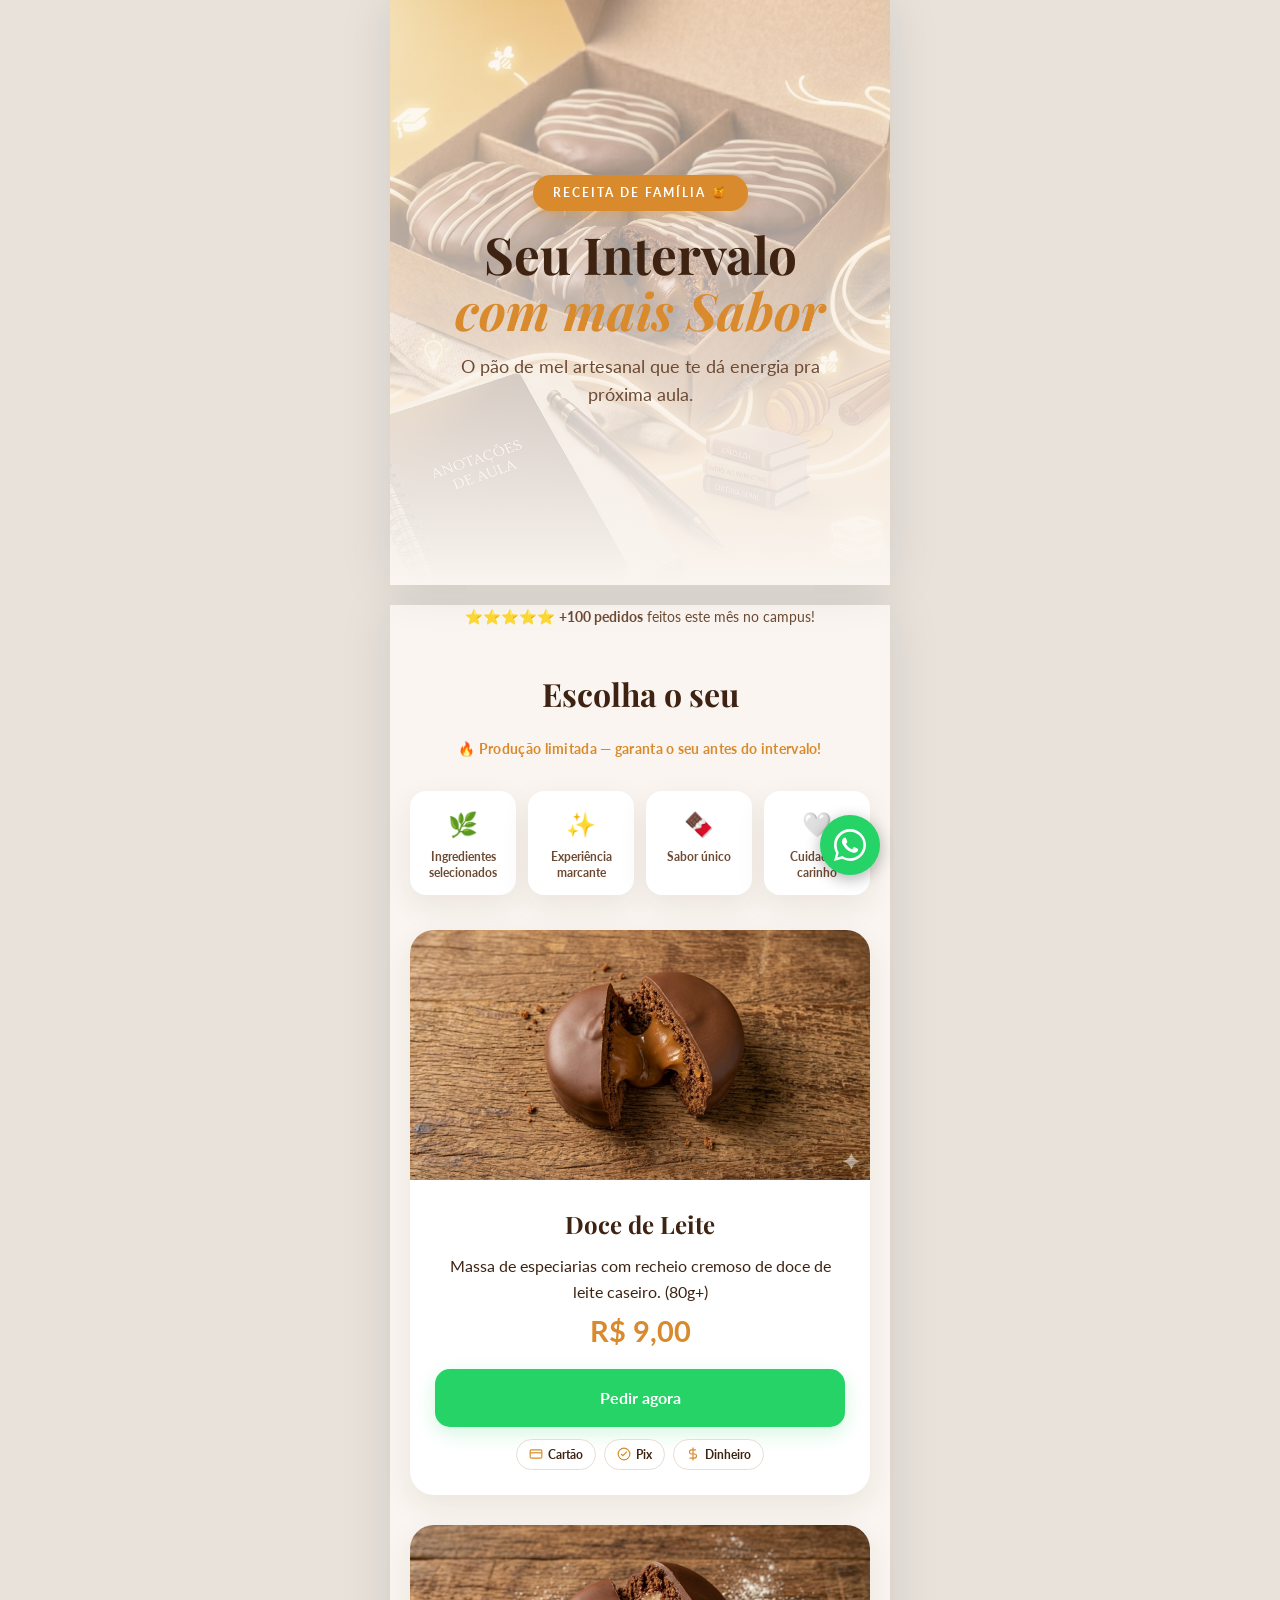
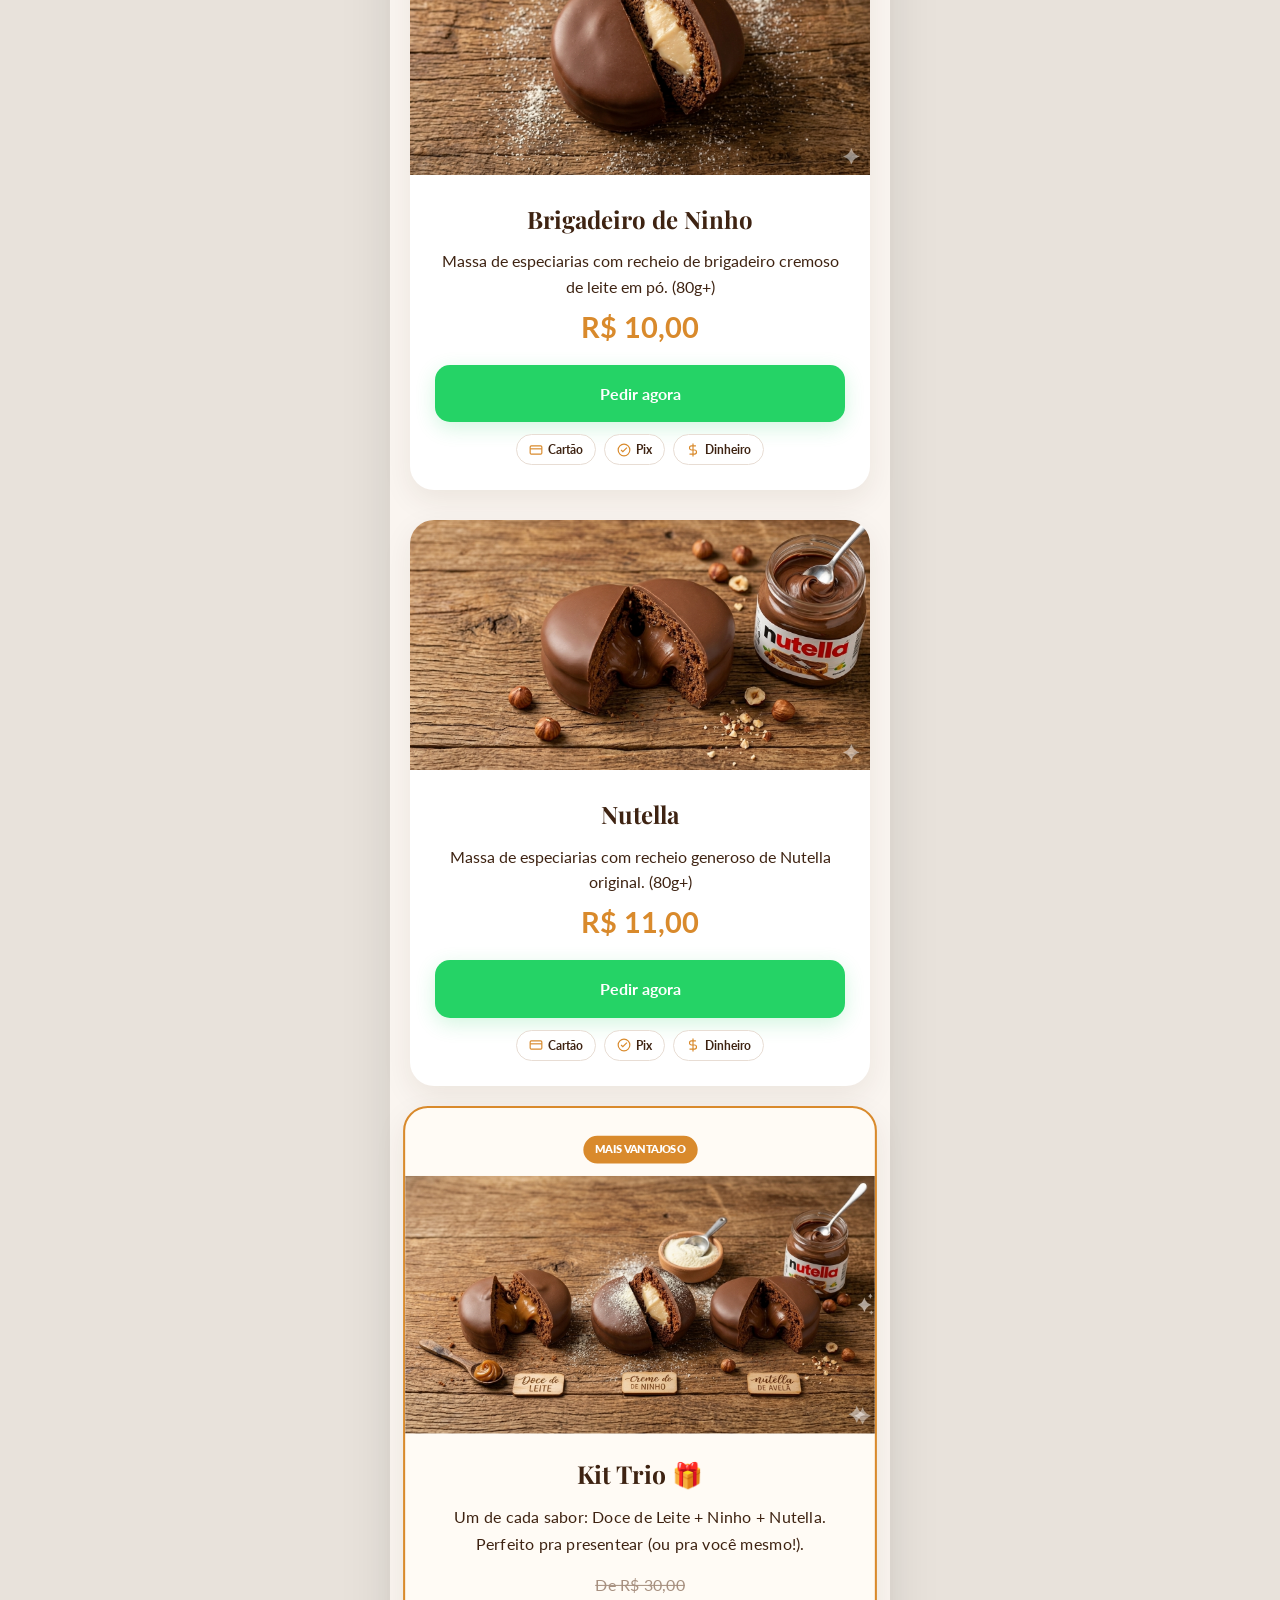
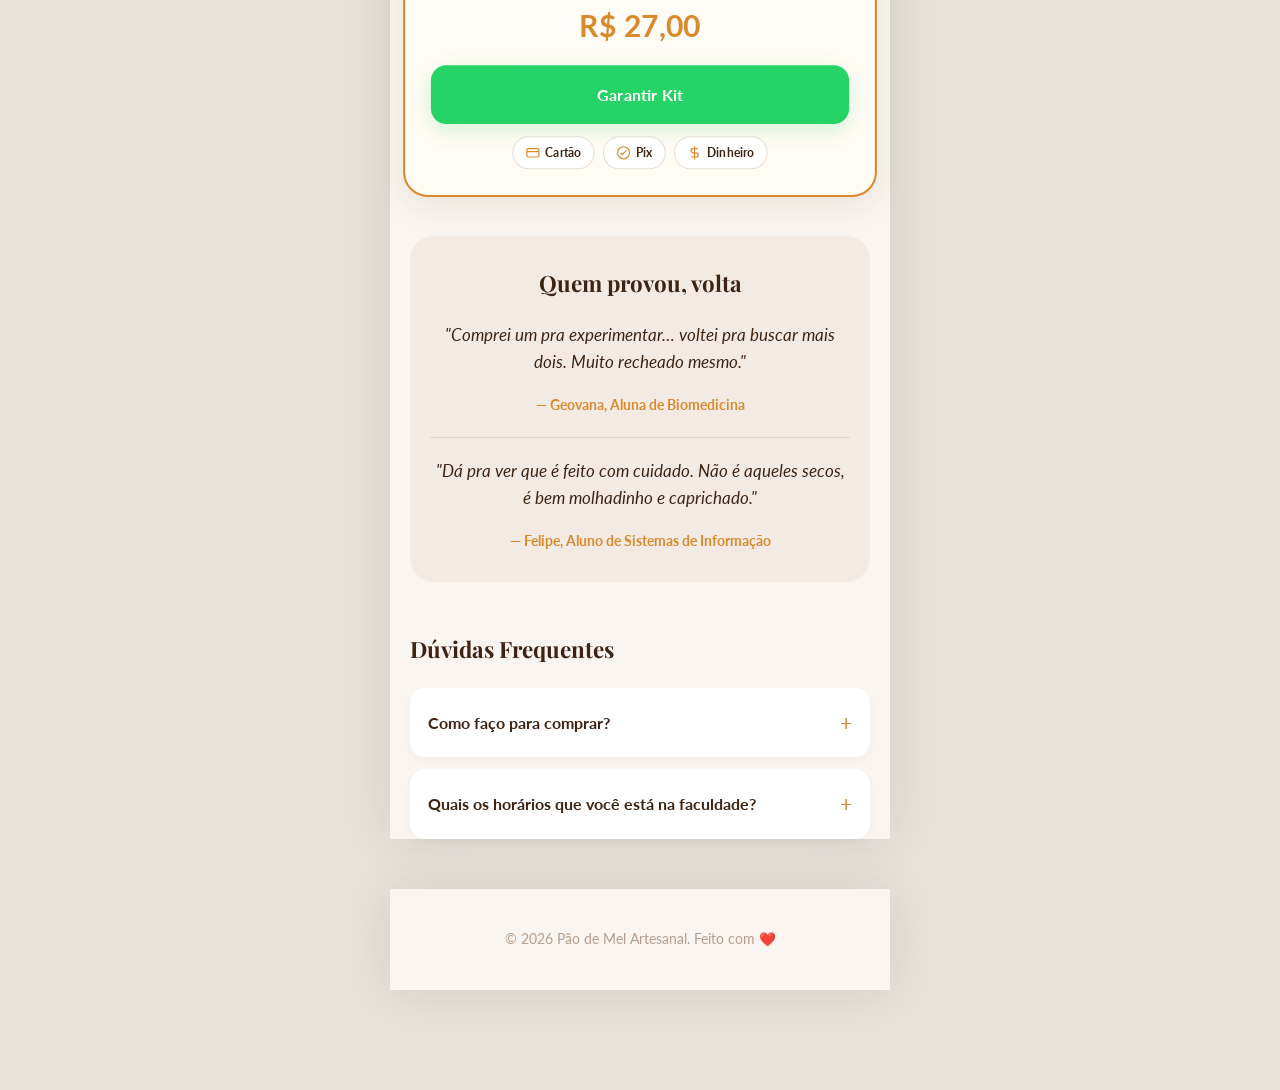
==== commit 9d800bdc: "atualização de preços" ====
--- a/index.html
+++ b/index.html
@@ -95,9 +95,9 @@
             Massa de especiarias com recheio cremoso de doce de leite caseiro.
             (80g+)
           </p>
-          <div class="price">R$ 10,00</div>
+          <div class="price">R$ 9,00</div>
           <a
-            href="https://wa.me/5519988865745?text=Oi!%20Tenho%20interesse%20em%3A%0A%0AProduto%3A%20Pão%20de%20Mel%20Doce%20de%20Leite%0APreço%3A%20R%24%2010%2C00%0A%0AAinda%20tem%20disponível%3F"
+            href="https://wa.me/5519988865745?text=Oi!%20Tenho%20interesse%20em%3A%0A%0AProduto%3A%20Pão%20de%20Mel%20Doce%20de%20Leite%0APreço%3A%20R%24%209%2C00%0A%0AAinda%20tem%20disponível%3F"
             class="cta-btn mini"
             target="_blank"
             >Pedir agora</a
@@ -161,9 +161,9 @@
             Massa de especiarias com recheio de brigadeiro cremoso de leite em
             pó. (80g+)
           </p>
-          <div class="price">R$ 11,00</div>
+          <div class="price">R$ 10,00</div>
           <a
-            href="https://wa.me/5519988865745?text=Oi!%20Tenho%20interesse%20em%3A%0A%0AProduto%3A%20Pão%20de%20Mel%20Brigadeiro%20de%20Ninho%0APreço%3A%20R%24%2011%2C00%0A%0AAinda%20tem%20disponível%3F"
+            href="https://wa.me/5519988865745?text=Oi!%20Tenho%20interesse%20em%3A%0A%0AProduto%3A%20Pão%20de%20Mel%20Brigadeiro%20de%20Ninho%0APreço%3A%20R%24%2010%2C00%0A%0AAinda%20tem%20disponível%3F"
             class="cta-btn mini"
             target="_blank"
             >Pedir agora</a
@@ -227,9 +227,9 @@
             Massa de especiarias com recheio generoso de Nutella original.
             (80g+)
           </p>
-          <div class="price">R$ 12,00</div>
+          <div class="price">R$ 11,00</div>
           <a
-            href="https://wa.me/5519988865745?text=Oi!%20Tenho%20interesse%20em%3A%0A%0AProduto%3A%20Pão%20de%20Mel%20Nutella%0APreço%3A%20R%24%2012%2C00%0A%0AAinda%20tem%20disponível%3F"
+            href="https://wa.me/5519988865745?text=Oi!%20Tenho%20interesse%20em%3A%0A%0AProduto%3A%20Pão%20de%20Mel%20Nutella%0APreço%3A%20R%24%2011%2C00%0A%0AAinda%20tem%20disponível%3F"
             class="cta-btn mini"
             target="_blank"
             >Pedir agora</a
@@ -288,7 +288,7 @@
           <div class="tag-popular">MAIS VANTAJOSO</div>
           <div class="product-img" style="margin: 0 -25px 20px">
             <img
-              src="img/Delícias brasileiras_ pães de mel variados.png"
+              src="img/paoMelKitTrio.png"
               alt="Kit Trio — um de cada sabor"
               style="border-radius: 0; margin-bottom: 0"
             />
@@ -298,10 +298,10 @@
             Um de cada sabor: Doce de Leite + Ninho + Nutella. Perfeito pra
             presentear (ou pra você mesmo!).
           </p>
-          <div class="price-old">De R$ 33,00</div>
-          <div class="price">R$ 30,00</div>
+          <div class="price-old">De R$ 30,00</div>
+          <div class="price">R$ 27,00</div>
           <a
-            href="https://wa.me/5519988865745?text=Oi!%20Tenho%20interesse%20em%3A%0A%0AProduto%3A%20Kit%20Trio%20(Doce%20de%20Leite%20%2B%20Ninho%20%2B%20Nutella)%0APreço%3A%20R%24%2030%2C00%0A%0AAinda%20tem%20disponível%3F"
+            href="https://wa.me/5519988865745?text=Oi!%20Tenho%20interesse%20em%3A%0A%0AProduto%3A%20Kit%20Trio%20(Doce%20de%20Leite%20%2B%20Ninho%20%2B%20Nutella)%0APreço%3A%20R%24%2027%2C00%0A%0AAinda%20tem%20disponível%3F"
             class="cta-btn mini"
             target="_blank"
             >Garantir Kit</a
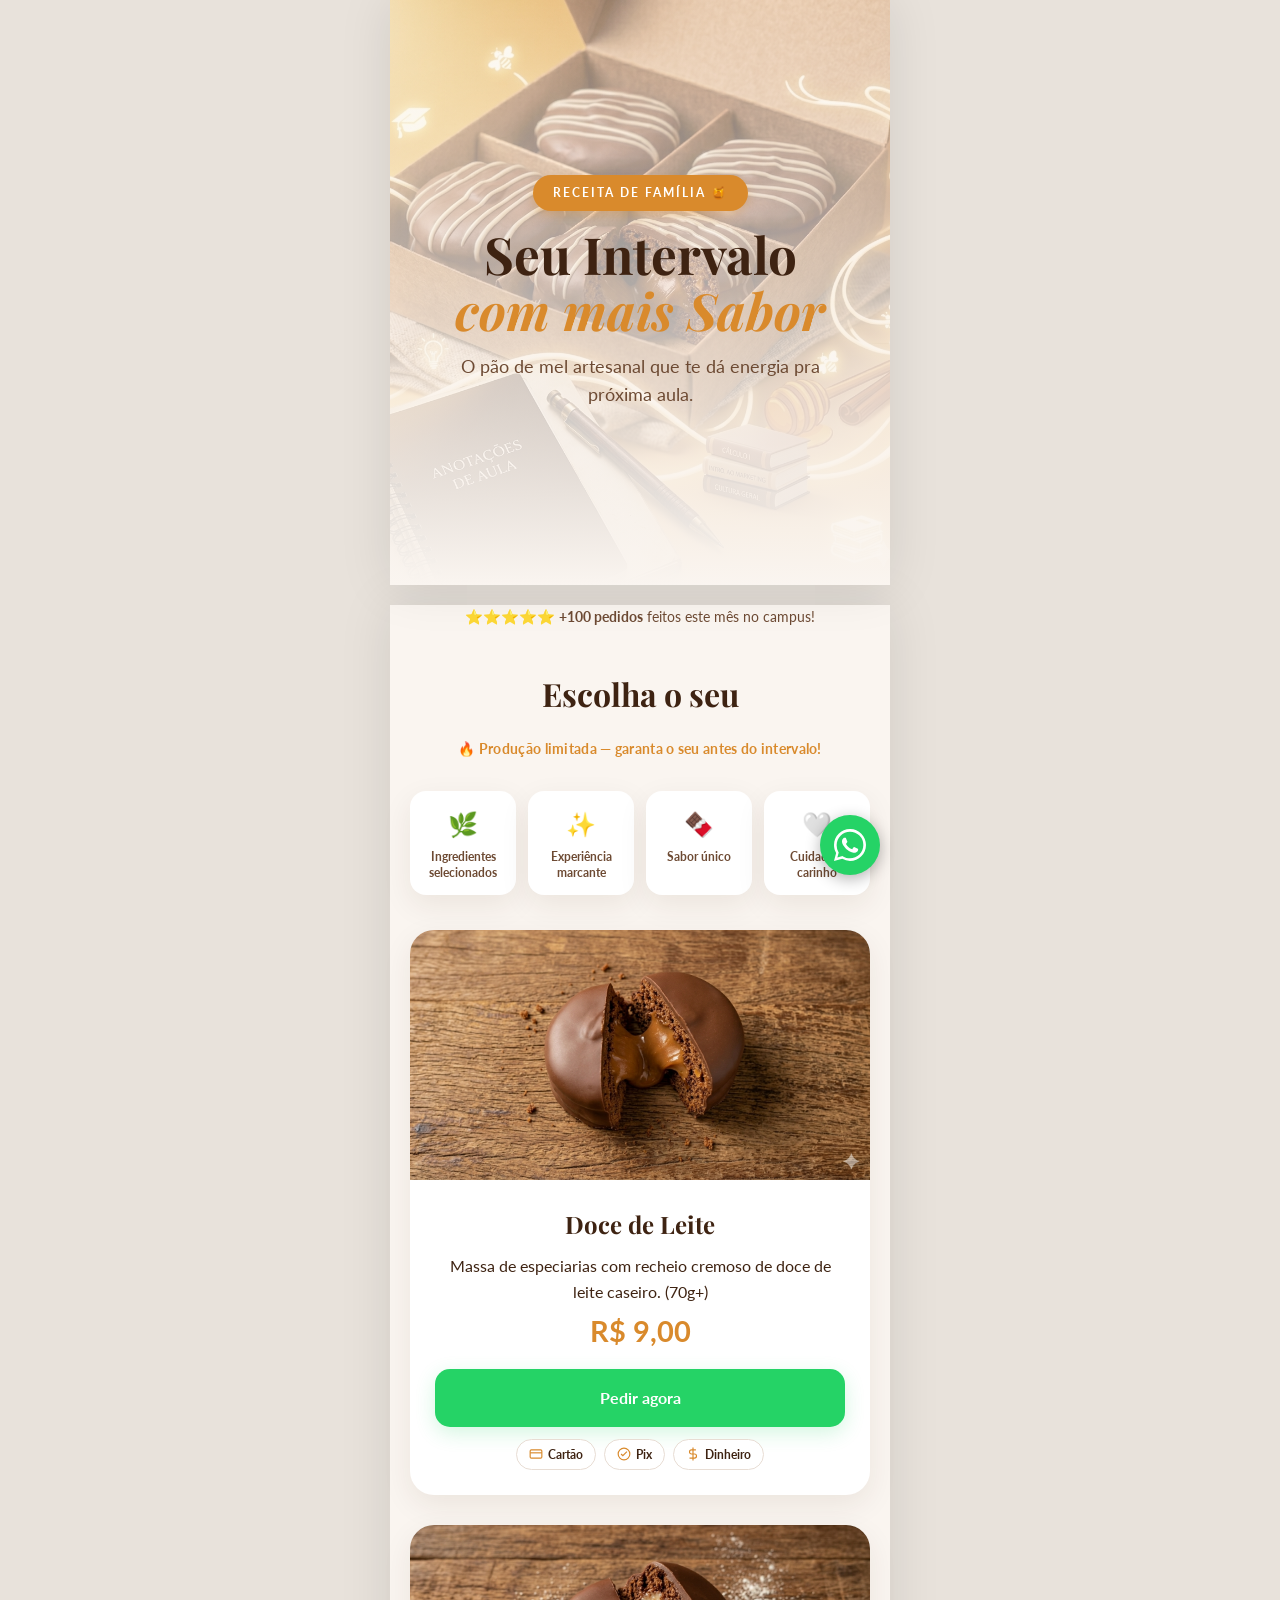
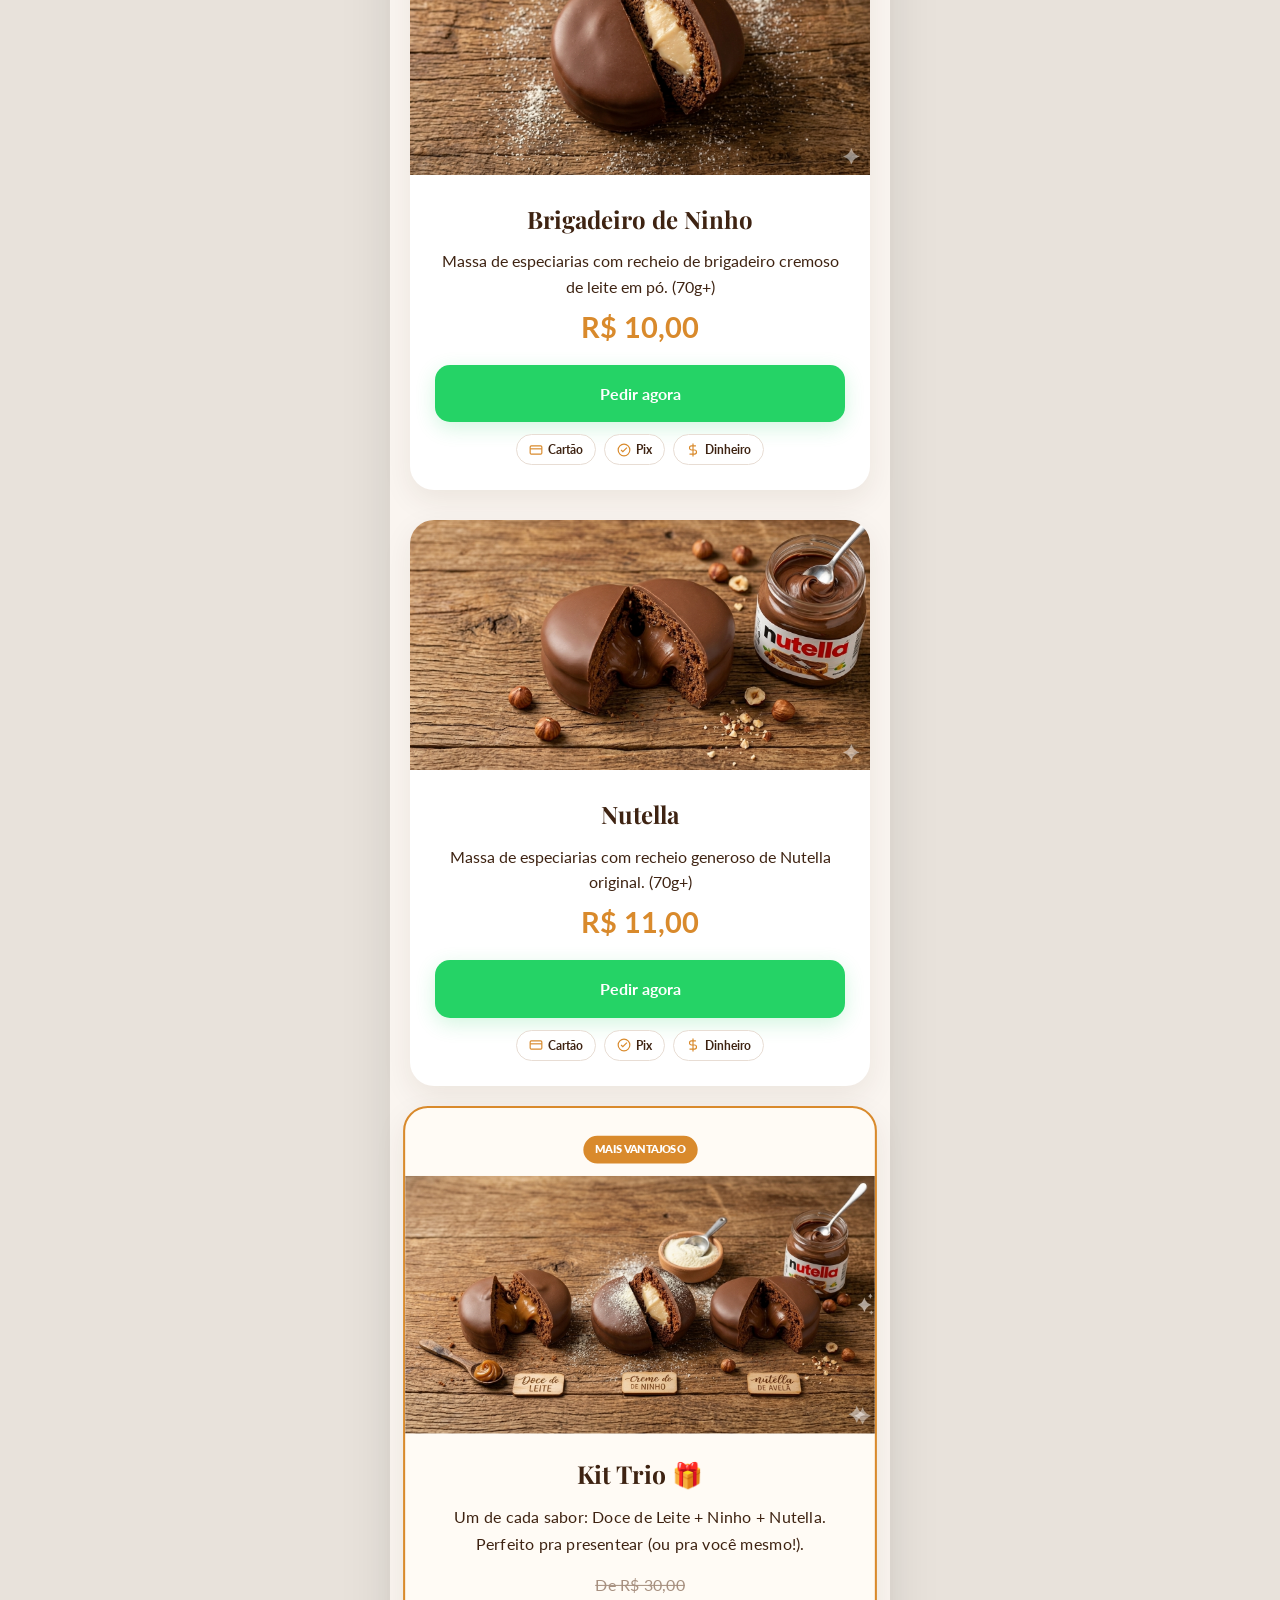
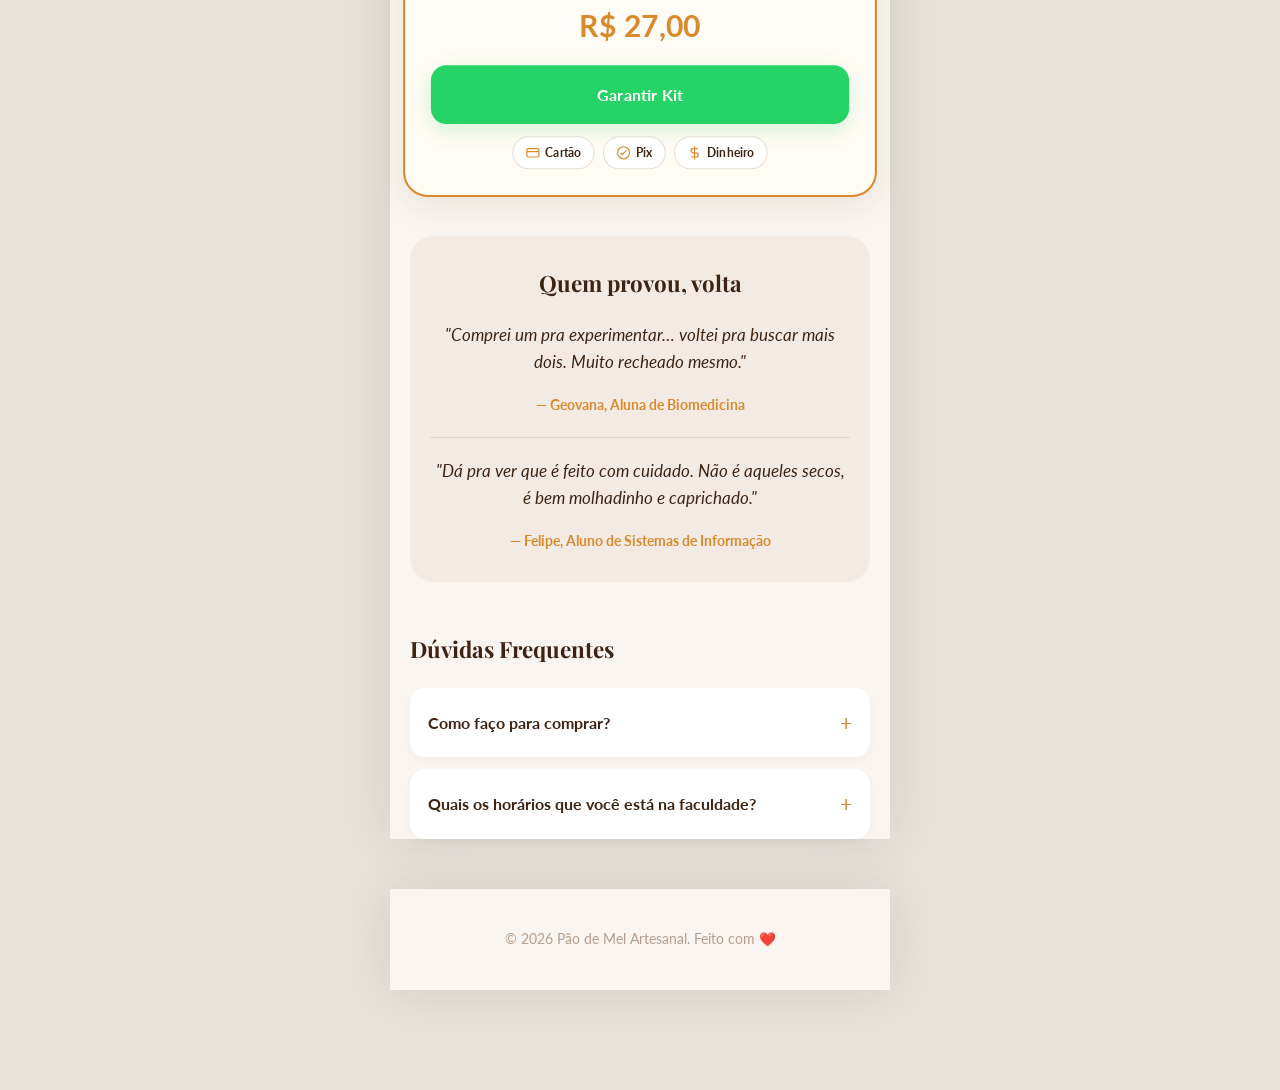
==== commit 73e10d5b: "atualização do peso dos pães de mel" ====
--- a/index.html
+++ b/index.html
@@ -93,7 +93,7 @@
           <h3>Doce de Leite</h3>
           <p>
             Massa de especiarias com recheio cremoso de doce de leite caseiro.
-            (80g+)
+            (70g+)
           </p>
           <div class="price">R$ 9,00</div>
           <a
@@ -159,7 +159,7 @@
           <h3>Brigadeiro de Ninho</h3>
           <p>
             Massa de especiarias com recheio de brigadeiro cremoso de leite em
-            pó. (80g+)
+            pó. (70g+)
           </p>
           <div class="price">R$ 10,00</div>
           <a
@@ -225,7 +225,7 @@
           <h3>Nutella</h3>
           <p>
             Massa de especiarias com recheio generoso de Nutella original.
-            (80g+)
+            (70g+)
           </p>
           <div class="price">R$ 11,00</div>
           <a
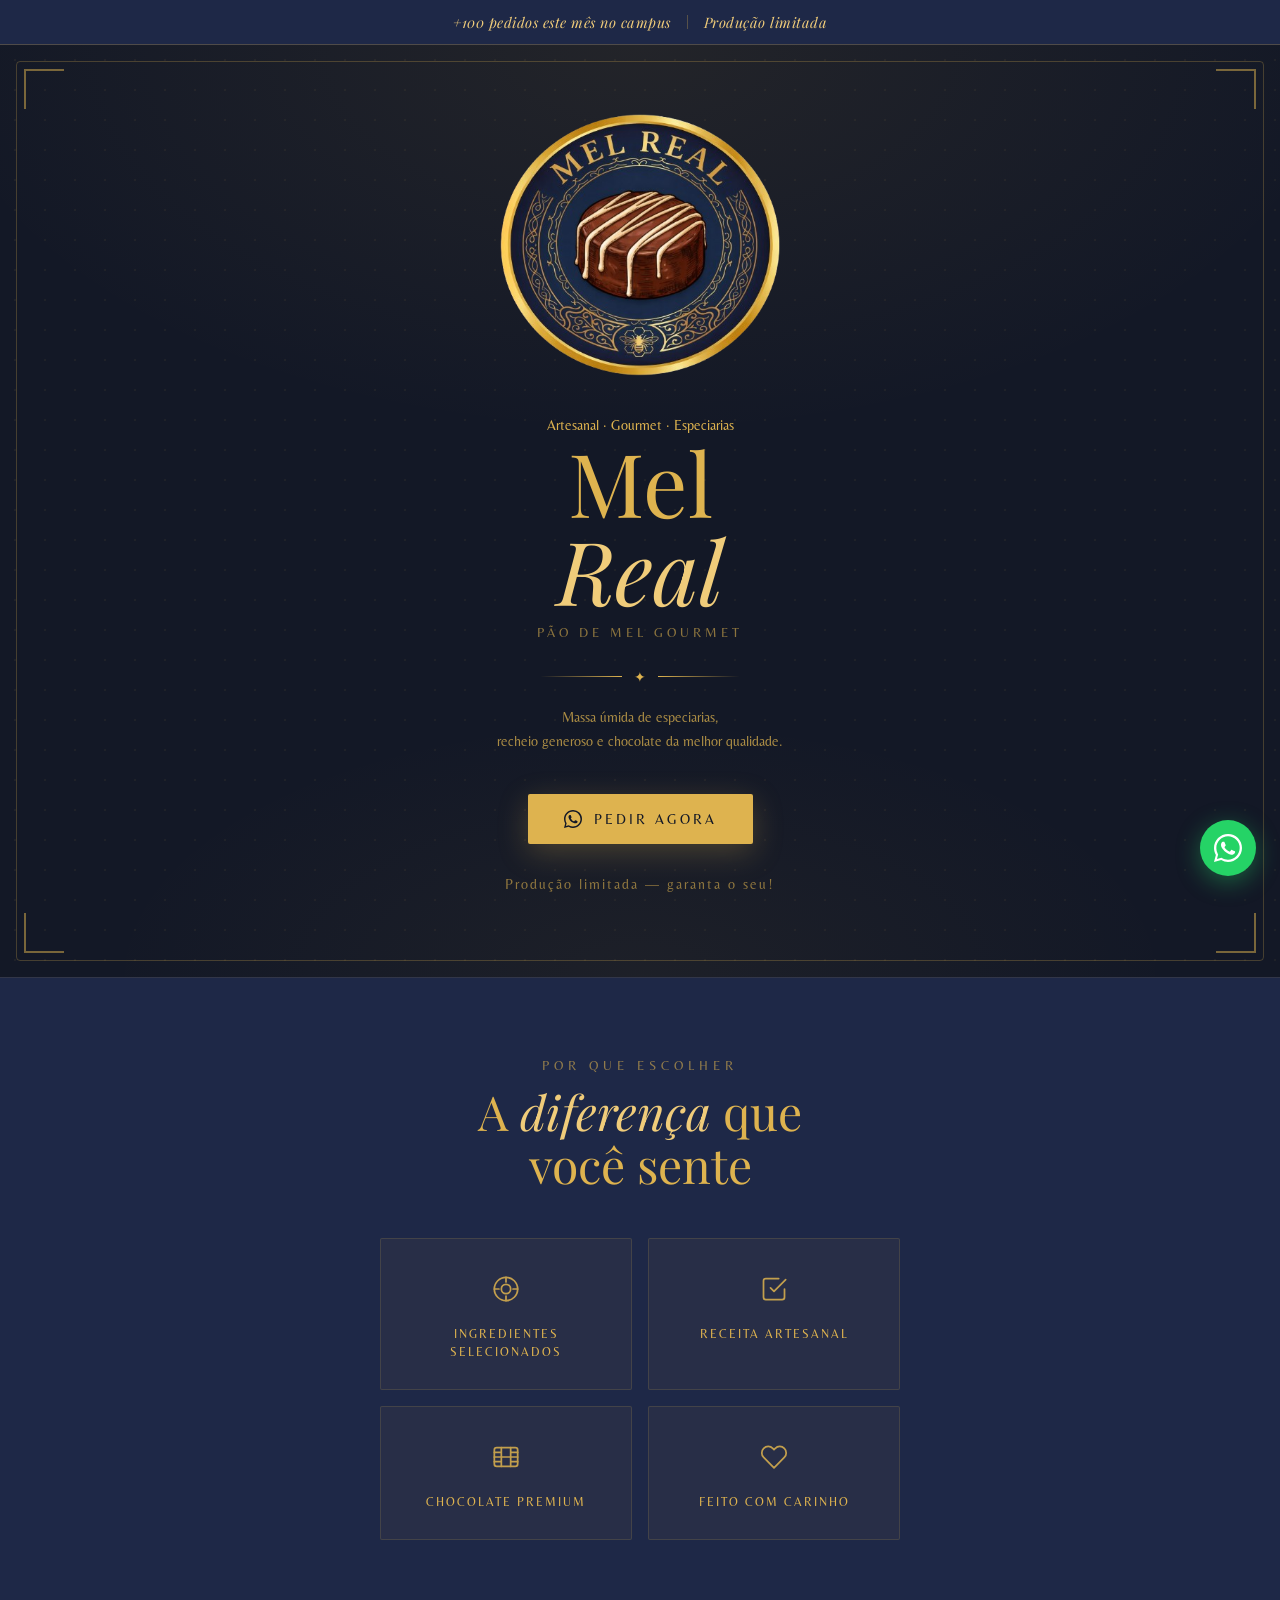
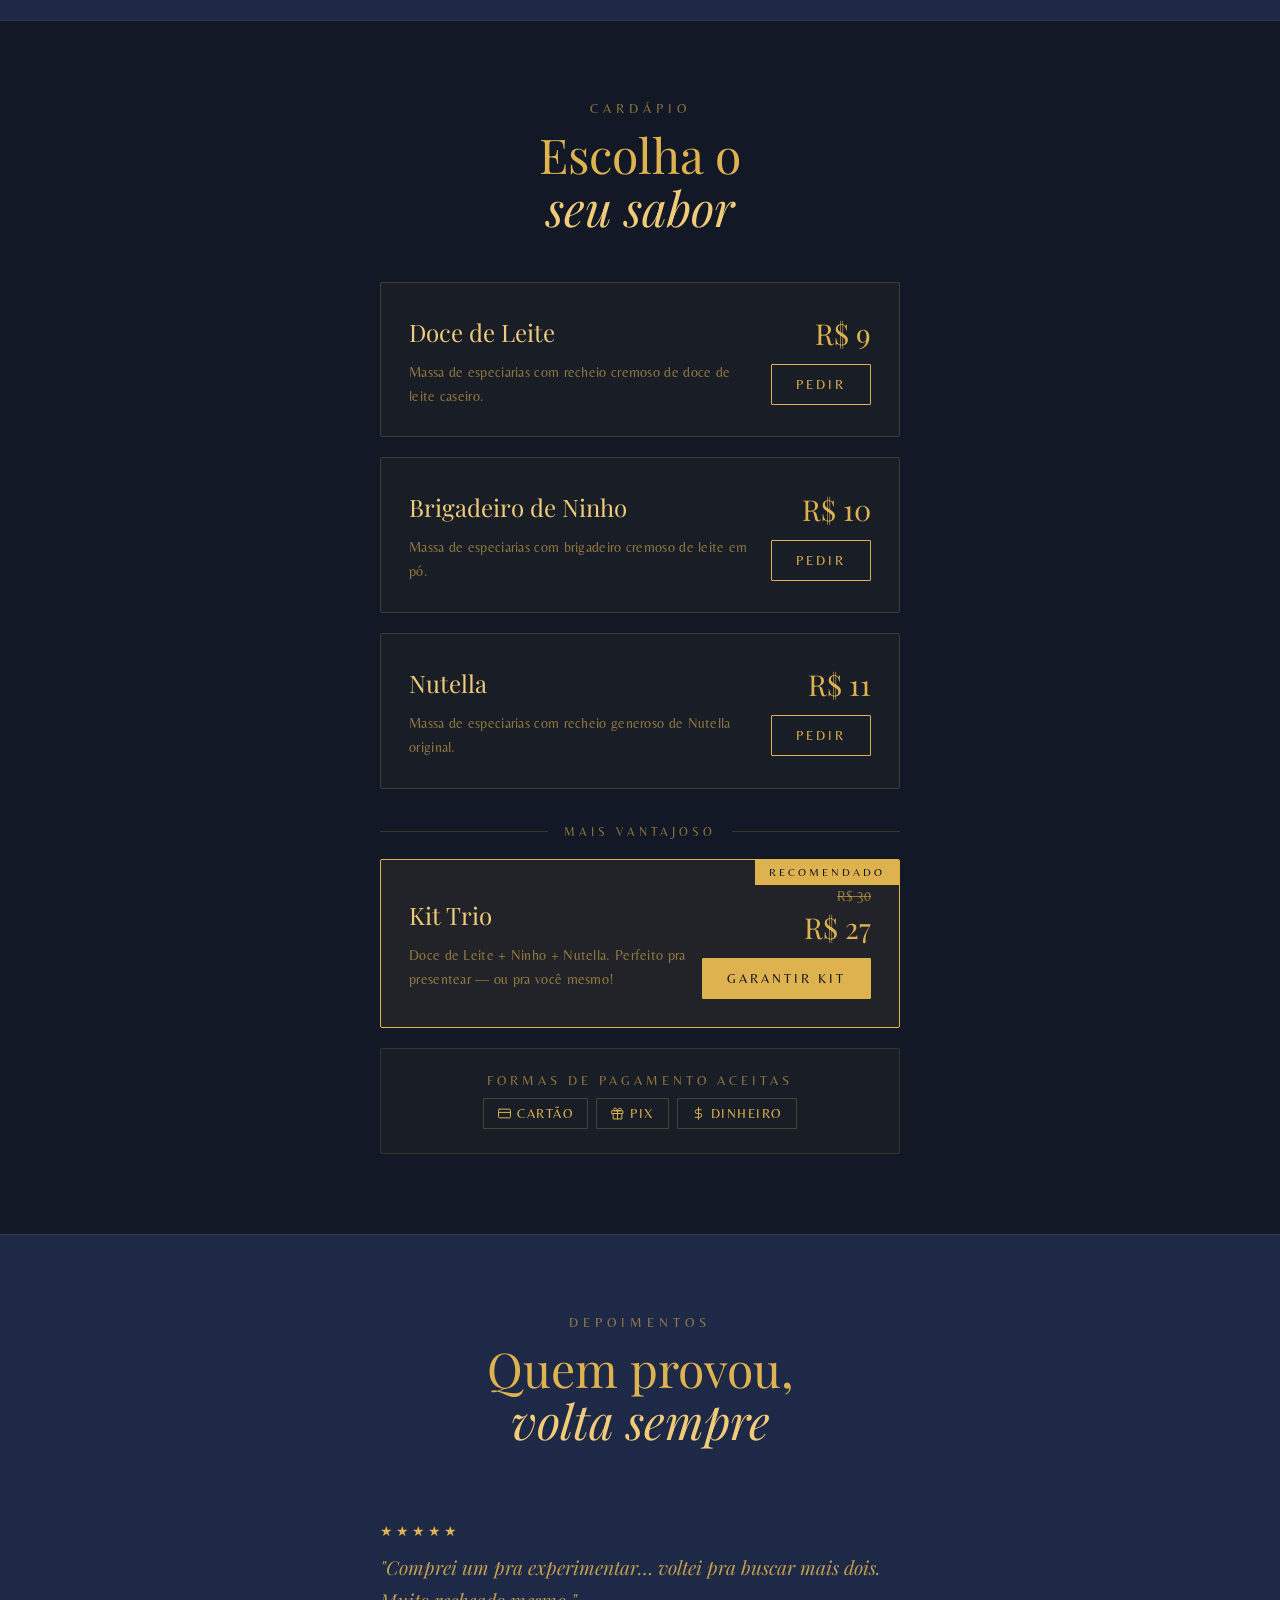
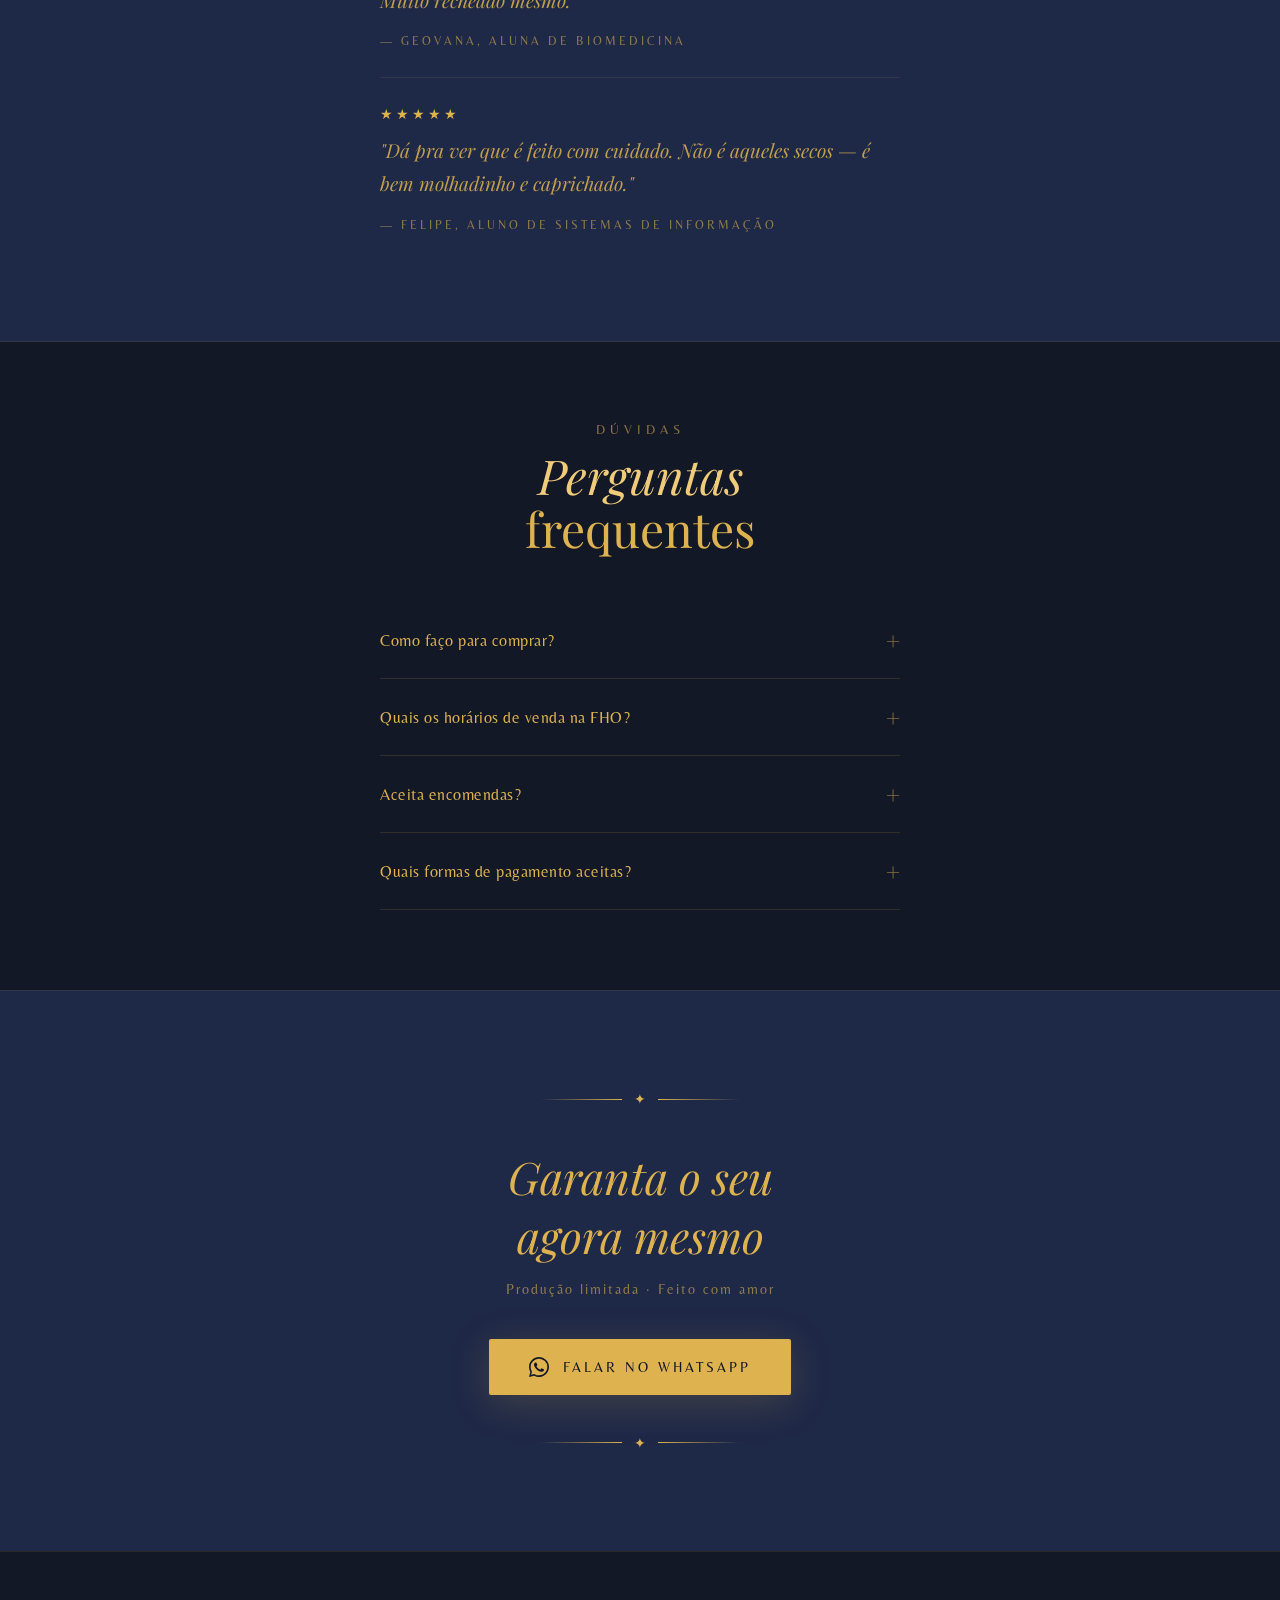
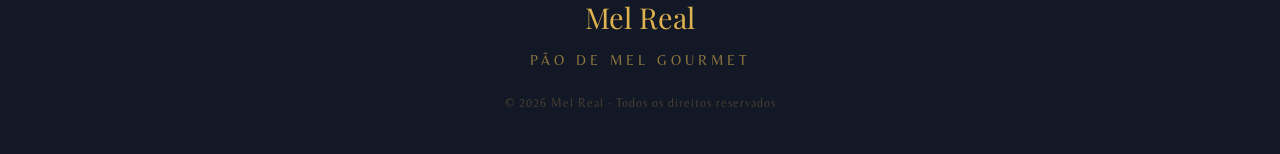
==== commit 3aa92e35: "refactor: limpeza de assets + ajuste da logo no hero" ====
--- a/index.html
+++ b/index.html
@@ -3,35 +3,34 @@
   <head>
     <meta charset="UTF-8" />
     <meta name="viewport" content="width=device-width, initial-scale=1.0" />
-
-    <title>Pão de Mel Artesanal — O Melhor Intervalo da Faculdade</title>
+    <title>Mel Real — Pão de Mel Gourmet</title>
     <meta
       name="description"
-      content="Pão de mel artesanal com massa de especiarias e recheio generoso. Encontre-me no pátio da faculdade ou faça sua encomenda!"
+      content="Pão de mel gourmet artesanal. Massa úmida de especiarias, recheio cremoso e muito sabor."
     />
-
-    <meta property="og:title" content="Pão de Mel Artesanal 🍯" />
-    <meta
-      property="og:description"
-      content="Massa úmida, recheio cremoso e muito chocolate. Garanta o seu no intervalo!"
-    />
-    <meta property="og:image" content="img/foto-compartilhamento.jpg" />
-    <meta property="og:type" content="website" />
-
-    <link rel="stylesheet" href="style.css" />
     <link rel="preconnect" href="https://fonts.googleapis.com" />
     <link rel="preconnect" href="https://fonts.gstatic.com" crossorigin />
     <link
-      href="https://fonts.googleapis.com/css2?family=Playfair+Display:ital,wght@0,400;0,700;1,400&family=Lato:wght@300;400;700&display=swap"
+      href="https://fonts.googleapis.com/css2?family=Playfair+Display:ital,wght@0,400;0,600;0,700;1,400;1,600&family=Belleza&display=swap"
       rel="stylesheet"
     />
+    <link rel="stylesheet" href="style.css" />
   </head>
 
   <body>
+    <!-- ─── BARRA SOCIAL ─── -->
+    <div class="social-bar">
+      <span class="social-bar-text">+100 pedidos este mês no campus</span>
+      <span class="social-bar-divider"></span>
+      <span class="social-bar-text">Produção limitada</span>
+    </div>
+
+    <!-- ─── WHATSAPP FIXO ─── -->
     <a
-      href="https://wa.me/5519988865745?text=Oi!%20Estou%20na%20faculdade%20agora.%20Ainda%20tem%20pão%20de%20mel%20disponível?"
-      class="whatsapp-sticky"
+      href="https://wa.me/5519988865745?text=Oi!%20Vi%20o%20site%20da%20Mel%20Real%20e%20quero%20fazer%20um%20pedido!"
+      class="whatsapp-float"
       target="_blank"
+      rel="noopener noreferrer"
       aria-label="Chamar no WhatsApp"
     >
       <svg viewBox="0 0 24 24" fill="white">
@@ -41,359 +40,360 @@
       </svg>
     </a>
 
+    <!-- ─── HERO ─── -->
     <section class="hero">
-      <div class="hero-overlay"></div>
+      <div class="hero-border"></div>
+      <div class="corner corner-tl"></div>
+      <div class="corner corner-tr"></div>
+      <div class="corner corner-bl"></div>
+      <div class="corner corner-br"></div>
+
       <div class="hero-content">
-        <div class="badge">Receita de Família 🍯</div>
-        <h1>Seu Intervalo<br /><span>com mais Sabor</span></h1>
+        <div class="hero-logo-wrap">
+          <img src="img/logo-oficial2.png" alt="Mel Real" />
+        </div>
+
+        <p class="hero-eyebrow">Artesanal · Gourmet · Especiarias</p>
+
+        <h1>Mel<br /><em>Real</em></h1>
+
+        <p class="hero-sub">Pão de Mel Gourmet</p>
+
+        <div class="divider-gold"><span>✦</span></div>
+
         <p class="hero-tagline">
-          O pão de mel artesanal que te dá energia pra próxima aula.
+          Massa úmida de especiarias,<br />
+          recheio generoso e chocolate da melhor qualidade.
         </p>
+
+        <a
+          href="https://wa.me/5519988865745?text=Oi!%20Quero%20fazer%20um%20pedido%20de%20Pão%20de%20Mel%20Gourmet!"
+          class="cta-main"
+          target="_blank"
+          rel="noopener noreferrer"
+        >
+          <svg viewBox="0 0 24 24" fill="currentColor">
+            <path
+              d="M20.52 3.48A11.93 11.93 0 0 0 12 0C5.37 0 0 5.37 0 12c0 2.11.55 4.17 1.6 5.98L0 24l6.18-1.62A11.94 11.94 0 0 0 12 24c6.63 0 12-5.37 12-12 0-3.21-1.25-6.22-3.48-8.52zM12 22c-1.85 0-3.66-.5-5.24-1.44l-.37-.22-3.87 1.02 1.03-3.77-.24-.39A9.93 9.93 0 0 1 2 12C2 6.48 6.48 2 12 2c2.67 0 5.17 1.04 7.06 2.94A9.93 9.93 0 0 1 22 12c0 5.52-4.48 10-10 10zm5.47-7.4c-.3-.15-1.77-.87-2.04-.97-.27-.1-.47-.15-.67.15-.2.3-.77.97-.94 1.17-.17.2-.35.22-.65.07a8.17 8.17 0 0 1-2.4-1.48 9.03 9.03 0 0 1-1.66-2.07c-.17-.3-.02-.46.13-.61.13-.13.3-.35.45-.52.15-.17.2-.3.3-.5.1-.2.05-.37-.02-.52-.08-.15-.67-1.62-.92-2.22-.24-.58-.49-.5-.67-.51l-.57-.01c-.2 0-.52.07-.79.37-.27.3-1.04 1.02-1.04 2.48s1.07 2.88 1.22 3.08c.15.2 2.1 3.2 5.09 4.49.71.31 1.27.49 1.7.63.72.23 1.37.2 1.88.12.57-.09 1.77-.72 2.02-1.42.25-.7.25-1.3.17-1.42-.07-.12-.27-.2-.57-.35z"
+            />
+          </svg>
+          Pedir agora
+        </a>
+
+        <p class="hero-badge">Produção limitada — garanta o seu!</p>
       </div>
     </section>
 
-    <main class="section">
-      <div class="social-proof">
-        <p>
-          ⭐️⭐️⭐️⭐️⭐️ <strong>+100 pedidos</strong> feitos este mês no campus!
-        </p>
-      </div>
-
-      <h2 class="section-title">Escolha o seu</h2>
-      <p class="scarcity-line">
-        🔥 Produção limitada — garanta o seu antes do intervalo!
-      </p>
-
-      <!-- DIFERENCIAIS -->
-      <div class="diferenciais">
-        <div class="diferencial-item">
-          <span class="diferencial-icon">🌿</span>
-          <p>Ingredientes selecionados</p>
-        </div>
-        <div class="diferencial-item">
-          <span class="diferencial-icon">✨</span>
-          <p>Experiência marcante</p>
-        </div>
-        <div class="diferencial-item">
-          <span class="diferencial-icon">🍫</span>
-          <p>Sabor único</p>
-        </div>
-        <div class="diferencial-item">
-          <span class="diferencial-icon">🤍</span>
-          <p>Cuidado e carinho</p>
-        </div>
-      </div>
-
-      <!-- SABOR 1: Doce de Leite -->
-      <div class="product-card">
-        <div class="product-img">
-          <img src="img/paoMelDoceDeLeite.png" alt="Pão de Mel Doce de Leite" />
-        </div>
-        <div class="product-body">
-          <h3>Doce de Leite</h3>
-          <p>
-            Massa de especiarias com recheio cremoso de doce de leite caseiro.
-            (70g+)
-          </p>
-          <div class="price">R$ 9,00</div>
-          <a
-            href="https://wa.me/5519988865745?text=Oi!%20Tenho%20interesse%20em%3A%0A%0AProduto%3A%20Pão%20de%20Mel%20Doce%20de%20Leite%0APreço%3A%20R%24%209%2C00%0A%0AAinda%20tem%20disponível%3F"
-            class="cta-btn mini"
-            target="_blank"
-            >Pedir agora</a
-          >
-          <div class="payment-pills">
-            <span class="pill-pay">
-              <svg
-                viewBox="0 0 24 24"
-                fill="none"
-                stroke="#d98a2c"
-                stroke-width="2"
-                width="14"
-                height="14"
+    <!-- ─── DIFERENCIAIS ─── -->
+    <div class="features-section">
+      <div class="features-inner">
+        <div class="section-header">
+          <span class="eyebrow">Por que escolher</span>
+          <h2>A <em>diferença</em> que<br />você sente</h2>
+        </div>
+
+        <div class="features-grid">
+          <!-- Ingredientes Selecionados -->
+          <div class="feature-card">
+            <span class="feature-icon">
+              <svg viewBox="0 0 24 24">
+                <path
+                  d="M12 2C6.48 2 2 6.48 2 12s4.48 10 10 10 10-4.48 10-10S17.52 2 12 2z"
+                />
+                <path
+                  d="M8 12c0-2.21 1.79-4 4-4s4 1.79 4 4-1.79 4-4 4-4-1.79-4-4z"
+                />
+                <path d="M12 6V2M12 22v-4M6 12H2M22 12h-4" />
+              </svg>
+            </span>
+            <p>Ingredientes Selecionados</p>
+          </div>
+
+          <!-- Receita Artesanal -->
+          <div class="feature-card">
+            <span class="feature-icon">
+              <svg viewBox="0 0 24 24">
+                <path d="M9 11l3 3L22 4" />
+                <path
+                  d="M21 12v7a2 2 0 0 1-2 2H5a2 2 0 0 1-2-2V5a2 2 0 0 1 2-2h11"
+                />
+              </svg>
+            </span>
+            <p>Receita Artesanal</p>
+          </div>
+
+          <!-- Chocolate Premium -->
+          <div class="feature-card">
+            <span class="feature-icon">
+              <svg viewBox="0 0 24 24">
+                <rect x="2" y="4" width="20" height="16" rx="2" />
+                <path d="M8 4v16M16 4v16M2 12h20M2 8h6M16 8h6M2 16h6M16 16h6" />
+              </svg>
+            </span>
+            <p>Chocolate Premium</p>
+          </div>
+
+          <!-- Feito com Carinho -->
+          <div class="feature-card">
+            <span class="feature-icon">
+              <svg viewBox="0 0 24 24">
+                <path
+                  d="M20.84 4.61a5.5 5.5 0 0 0-7.78 0L12 5.67l-1.06-1.06a5.5 5.5 0 0 0-7.78 7.78l1.06 1.06L12 21.23l7.78-7.78 1.06-1.06a5.5 5.5 0 0 0 0-7.78z"
+                />
+              </svg>
+            </span>
+            <p>Feito com Carinho</p>
+          </div>
+        </div>
+      </div>
+    </div>
+
+    <!-- ─── CARDÁPIO ─── -->
+    <div class="menu-section">
+      <div class="menu-inner">
+        <div class="section-header">
+          <span class="eyebrow">Cardápio</span>
+          <h2>Escolha o<br /><em>seu sabor</em></h2>
+        </div>
+
+        <!-- Doce de Leite -->
+        <div class="product-card">
+          <div class="product-body">
+            <div class="product-info">
+              <p class="product-name">Doce de Leite</p>
+              <p class="product-desc">
+                Massa de especiarias com recheio cremoso de doce de leite
+                caseiro.
+              </p>
+            </div>
+            <div class="product-right">
+              <span class="product-price">R$&nbsp;9</span>
+              <a
+                href="https://wa.me/5519988865745?text=Oi!%20Tenho%20interesse%20em%3A%0AProduto%3A%20Pão%20de%20Mel%20Doce%20de%20Leite%0APreço%3A%20R%24%209%2C00%0AAinda%20tem%20disponível%3F"
+                class="btn-order"
+                target="_blank"
+                rel="noopener noreferrer"
+                >Pedir</a
               >
-                <rect x="2" y="5" width="20" height="14" rx="2" />
-                <path d="M2 10h20" />
+            </div>
+          </div>
+        </div>
+
+        <!-- Ninho -->
+        <div class="product-card">
+          <div class="product-body">
+            <div class="product-info">
+              <p class="product-name">Brigadeiro de Ninho</p>
+              <p class="product-desc">
+                Massa de especiarias com brigadeiro cremoso de leite em pó.
+              </p>
+            </div>
+            <div class="product-right">
+              <span class="product-price">R$&nbsp;10</span>
+              <a
+                href="https://wa.me/5519988865745?text=Oi!%20Tenho%20interesse%20em%3A%0AProduto%3A%20Pão%20de%20Mel%20Brigadeiro%20de%20Ninho%0APreço%3A%20R%24%2010%2C00%0AAinda%20tem%20disponível%3F"
+                class="btn-order"
+                target="_blank"
+                rel="noopener noreferrer"
+                >Pedir</a
+              >
+            </div>
+          </div>
+        </div>
+
+        <!-- Nutella -->
+        <div class="product-card">
+          <div class="product-body">
+            <div class="product-info">
+              <p class="product-name">Nutella</p>
+              <p class="product-desc">
+                Massa de especiarias com recheio generoso de Nutella original.
+              </p>
+            </div>
+            <div class="product-right">
+              <span class="product-price">R$&nbsp;11</span>
+              <a
+                href="https://wa.me/5519988865745?text=Oi!%20Tenho%20interesse%20em%3A%0AProduto%3A%20Pão%20de%20Mel%20Nutella%0APreço%3A%20R%24%2011%2C00%0AAinda%20tem%20disponível%3F"
+                class="btn-order"
+                target="_blank"
+                rel="noopener noreferrer"
+                >Pedir</a
+              >
+            </div>
+          </div>
+        </div>
+
+        <!-- Divisor Kit -->
+        <div class="kit-divider">
+          <span>Mais Vantajoso</span>
+        </div>
+
+        <!-- Kit Trio -->
+        <div class="product-card featured">
+          <span class="featured-badge">Recomendado</span>
+          <div class="product-body">
+            <div class="product-info">
+              <p class="product-name">Kit Trio</p>
+              <p class="product-desc">
+                Doce de Leite + Ninho + Nutella. Perfeito pra presentear — ou
+                pra você mesmo!
+              </p>
+            </div>
+            <div class="product-right">
+              <span class="product-price-old">R$ 30</span>
+              <span class="product-price">R$&nbsp;27</span>
+              <a
+                href="https://wa.me/5519988865745?text=Oi!%20Tenho%20interesse%20em%3A%0AProduto%3A%20Kit%20Trio%20(Doce%20de%20Leite%20%2B%20Ninho%20%2B%20Nutella)%0APreço%3A%20R%24%2027%2C00%0AAinda%20tem%20disponível%3F"
+                class="btn-order"
+                target="_blank"
+                rel="noopener noreferrer"
+                >Garantir Kit</a
+              >
+            </div>
+          </div>
+        </div>
+
+        <!-- Pagamento — área única -->
+        <div class="payment-info">
+          <span class="payment-label">Formas de pagamento aceitas</span>
+          <div class="payment-chips">
+            <span class="pay-chip">
+              <svg viewBox="0 0 24 24">
+                <rect x="1" y="4" width="22" height="16" rx="2" ry="2" />
+                <line x1="1" y1="10" x2="23" y2="10" />
               </svg>
               Cartão
             </span>
-            <span class="pill-pay">
-              <svg
-                viewBox="0 0 24 24"
-                fill="none"
-                stroke="#d98a2c"
-                stroke-width="2"
-                width="14"
-                height="14"
-              >
-                <path d="M12 2a10 10 0 1 0 0 20A10 10 0 0 0 12 2z" />
-                <path d="M7 12l3 3 7-7" />
+            <span class="pay-chip">
+              <svg viewBox="0 0 24 24">
+                <polyline points="20 12 20 22 4 22 4 12" />
+                <rect x="2" y="7" width="20" height="5" />
+                <line x1="12" y1="22" x2="12" y2="7" />
+                <path d="M12 7H7.5a2.5 2.5 0 0 1 0-5C11 2 12 7 12 7z" />
+                <path d="M12 7h4.5a2.5 2.5 0 0 0 0-5C13 2 12 7 12 7z" />
               </svg>
               Pix
             </span>
-            <span class="pill-pay">
-              <svg
-                viewBox="0 0 24 24"
-                fill="none"
-                stroke="#d98a2c"
-                stroke-width="2"
-                width="14"
-                height="14"
-              >
-                <path
-                  d="M12 1v22M17 5H9.5a3.5 3.5 0 0 0 0 7h5a3.5 3.5 0 0 1 0 7H6"
-                />
+            <span class="pay-chip">
+              <svg viewBox="0 0 24 24">
+                <line x1="12" y1="1" x2="12" y2="23" />
+                <path d="M17 5H9.5a3.5 3.5 0 0 0 0 7h5a3.5 3.5 0 0 1 0 7H6" />
               </svg>
               Dinheiro
             </span>
           </div>
         </div>
       </div>
-
-      <!-- SABOR 2: Ninho -->
-      <div class="product-card">
-        <div class="product-img">
-          <img src="img/paoMelNinho.png" alt="Pão de Mel Brigadeiro de Ninho" />
-        </div>
-        <div class="product-body">
-          <h3>Brigadeiro de Ninho</h3>
-          <p>
-            Massa de especiarias com recheio de brigadeiro cremoso de leite em
-            pó. (70g+)
-          </p>
-          <div class="price">R$ 10,00</div>
-          <a
-            href="https://wa.me/5519988865745?text=Oi!%20Tenho%20interesse%20em%3A%0A%0AProduto%3A%20Pão%20de%20Mel%20Brigadeiro%20de%20Ninho%0APreço%3A%20R%24%2010%2C00%0A%0AAinda%20tem%20disponível%3F"
-            class="cta-btn mini"
-            target="_blank"
-            >Pedir agora</a
-          >
-          <div class="payment-pills">
-            <span class="pill-pay">
-              <svg
-                viewBox="0 0 24 24"
-                fill="none"
-                stroke="#d98a2c"
-                stroke-width="2"
-                width="14"
-                height="14"
-              >
-                <rect x="2" y="5" width="20" height="14" rx="2" />
-                <path d="M2 10h20" />
-              </svg>
-              Cartão
-            </span>
-            <span class="pill-pay">
-              <svg
-                viewBox="0 0 24 24"
-                fill="none"
-                stroke="#d98a2c"
-                stroke-width="2"
-                width="14"
-                height="14"
-              >
-                <path d="M12 2a10 10 0 1 0 0 20A10 10 0 0 0 12 2z" />
-                <path d="M7 12l3 3 7-7" />
-              </svg>
-              Pix
-            </span>
-            <span class="pill-pay">
-              <svg
-                viewBox="0 0 24 24"
-                fill="none"
-                stroke="#d98a2c"
-                stroke-width="2"
-                width="14"
-                height="14"
-              >
-                <path
-                  d="M12 1v22M17 5H9.5a3.5 3.5 0 0 0 0 7h5a3.5 3.5 0 0 1 0 7H6"
-                />
-              </svg>
-              Dinheiro
-            </span>
-          </div>
-        </div>
-      </div>
-
-      <!-- SABOR 3: Nutella -->
-      <div class="product-card">
-        <div class="product-img">
-          <img src="img/paoMelNutella.png" alt="Pão de Mel Nutella" />
-        </div>
-        <div class="product-body">
-          <h3>Nutella</h3>
-          <p>
-            Massa de especiarias com recheio generoso de Nutella original.
-            (70g+)
-          </p>
-          <div class="price">R$ 11,00</div>
-          <a
-            href="https://wa.me/5519988865745?text=Oi!%20Tenho%20interesse%20em%3A%0A%0AProduto%3A%20Pão%20de%20Mel%20Nutella%0APreço%3A%20R%24%2011%2C00%0A%0AAinda%20tem%20disponível%3F"
-            class="cta-btn mini"
-            target="_blank"
-            >Pedir agora</a
-          >
-          <div class="payment-pills">
-            <span class="pill-pay">
-              <svg
-                viewBox="0 0 24 24"
-                fill="none"
-                stroke="#d98a2c"
-                stroke-width="2"
-                width="14"
-                height="14"
-              >
-                <rect x="2" y="5" width="20" height="14" rx="2" />
-                <path d="M2 10h20" />
-              </svg>
-              Cartão
-            </span>
-            <span class="pill-pay">
-              <svg
-                viewBox="0 0 24 24"
-                fill="none"
-                stroke="#d98a2c"
-                stroke-width="2"
-                width="14"
-                height="14"
-              >
-                <path d="M12 2a10 10 0 1 0 0 20A10 10 0 0 0 12 2z" />
-                <path d="M7 12l3 3 7-7" />
-              </svg>
-              Pix
-            </span>
-            <span class="pill-pay">
-              <svg
-                viewBox="0 0 24 24"
-                fill="none"
-                stroke="#d98a2c"
-                stroke-width="2"
-                width="14"
-                height="14"
-              >
-                <path
-                  d="M12 1v22M17 5H9.5a3.5 3.5 0 0 0 0 7h5a3.5 3.5 0 0 1 0 7H6"
-                />
-              </svg>
-              Dinheiro
-            </span>
-          </div>
-        </div>
-      </div>
-
-      <!-- COMBO: Kit Trio -->
-      <div class="product-card highlight">
-        <div class="product-body">
-          <div class="tag-popular">MAIS VANTAJOSO</div>
-          <div class="product-img" style="margin: 0 -25px 20px">
-            <img
-              src="img/paoMelKitTrio.png"
-              alt="Kit Trio — um de cada sabor"
-              style="border-radius: 0; margin-bottom: 0"
-            />
-          </div>
-          <h3>Kit Trio 🎁</h3>
-          <p>
-            Um de cada sabor: Doce de Leite + Ninho + Nutella. Perfeito pra
-            presentear (ou pra você mesmo!).
-          </p>
-          <div class="price-old">De R$ 30,00</div>
-          <div class="price">R$ 27,00</div>
-          <a
-            href="https://wa.me/5519988865745?text=Oi!%20Tenho%20interesse%20em%3A%0A%0AProduto%3A%20Kit%20Trio%20(Doce%20de%20Leite%20%2B%20Ninho%20%2B%20Nutella)%0APreço%3A%20R%24%2027%2C00%0A%0AAinda%20tem%20disponível%3F"
-            class="cta-btn mini"
-            target="_blank"
-            >Garantir Kit</a
-          >
-          <div class="payment-pills">
-            <span class="pill-pay">
-              <svg
-                viewBox="0 0 24 24"
-                fill="none"
-                stroke="#d98a2c"
-                stroke-width="2"
-                width="14"
-                height="14"
-              >
-                <rect x="2" y="5" width="20" height="14" rx="2" />
-                <path d="M2 10h20" />
-              </svg>
-              Cartão
-            </span>
-            <span class="pill-pay">
-              <svg
-                viewBox="0 0 24 24"
-                fill="none"
-                stroke="#d98a2c"
-                stroke-width="2"
-                width="14"
-                height="14"
-              >
-                <path d="M12 2a10 10 0 1 0 0 20A10 10 0 0 0 12 2z" />
-                <path d="M7 12l3 3 7-7" />
-              </svg>
-              Pix
-            </span>
-            <span class="pill-pay">
-              <svg
-                viewBox="0 0 24 24"
-                fill="none"
-                stroke="#d98a2c"
-                stroke-width="2"
-                width="14"
-                height="14"
-              >
-                <path
-                  d="M12 1v22M17 5H9.5a3.5 3.5 0 0 0 0 7h5a3.5 3.5 0 0 1 0 7H6"
-                />
-              </svg>
-              Dinheiro
-            </span>
-          </div>
-        </div>
-      </div>
-
-      <div class="testimonials">
-        <h3 class="small-title">Quem provou, volta</h3>
-        <div class="testimonial-card">
-          <p>
+    </div>
+
+    <!-- ─── DEPOIMENTOS ─── -->
+    <div class="testimonials-section">
+      <div class="testimonials-inner">
+        <div class="section-header">
+          <span class="eyebrow">Depoimentos</span>
+          <h2>Quem provou,<br /><em>volta sempre</em></h2>
+        </div>
+
+        <div class="testimonial">
+          <span class="stars">★★★★★</span>
+          <p class="testimonial-text">
             "Comprei um pra experimentar… voltei pra buscar mais dois. Muito
             recheado mesmo."
           </p>
-          <span>— Geovana, Aluna de Biomedicina</span>
-        </div>
-        <div class="testimonial-card">
-          <p>
-            "Dá pra ver que é feito com cuidado. Não é aqueles secos, é bem
+          <span class="testimonial-author"
+            >— Geovana, Aluna de Biomedicina</span
+          >
+        </div>
+
+        <div class="testimonial">
+          <span class="stars">★★★★★</span>
+          <p class="testimonial-text">
+            "Dá pra ver que é feito com cuidado. Não é aqueles secos — é bem
             molhadinho e caprichado."
           </p>
-          <span>— Felipe, Aluno de Sistemas de Informação</span>
-        </div>
-      </div>
-
-      <div class="faq-section">
-        <h3 class="small-title">Dúvidas Frequentes</h3>
+          <span class="testimonial-author"
+            >— Felipe, Aluno de Sistemas de Informação</span
+          >
+        </div>
+      </div>
+    </div>
+
+    <!-- ─── FAQ ─── -->
+    <div class="faq-section">
+      <div class="faq-inner">
+        <div class="section-header">
+          <span class="eyebrow">Dúvidas</span>
+          <h2><em>Perguntas</em><br />frequentes</h2>
+        </div>
+
         <details>
           <summary>Como faço para comprar?</summary>
           <p>
-            Estou todos os dias próximo aos <strong>Blocos C e K</strong> (ou
-            perto do bosque) durante o intervalo. Mande um Whats que eu vou até
-            você!
+            Estou todos os dias próximo aos <strong>Blocos C e K</strong>. Mande
+            uma mensagem no WhatsApp e eu vou até você!
           </p>
         </details>
+
         <details>
-          <summary>Quais os horários que você está na faculdade?</summary>
+          <summary>Quais os horários de venda na FHO?</summary>
           <p>
-            Geralmente no intervalo do período noturno (20h40 - 21h00), mas
-            posso combinar entregas rápidas.
+            Geralmente vendo no intervalo do período noturno (20h40 — 21h00).<br /><br />
+            Também trabalho com <strong>pronta entrega</strong> e
+            <strong>encomendas com antecedência</strong>.<br />
+            Posso combinar entregas rápidas pelo WhatsApp.
           </p>
         </details>
-      </div>
-    </main>
-
-    <footer class="footer-final">
-      <p class="copyright">© 2026 Pão de Mel Artesanal. Feito com ❤️</p>
+
+        <details>
+          <summary>Aceita encomendas?</summary>
+          <p>
+            Sim! Entre em contato pelo WhatsApp com antecedência para garantir o
+            seu. A produção é limitada e costuma acabar rápido.
+          </p>
+        </details>
+
+        <details>
+          <summary>Quais formas de pagamento aceitas?</summary>
+          <p>
+            Aceito Pix, cartão de crédito/débito e dinheiro. Sem complicação!
+          </p>
+        </details>
+      </div>
+    </div>
+
+    <!-- ─── CTA FINAL ─── -->
+    <div class="cta-section">
+      <div class="cta-section-inner">
+        <div class="divider-gold" style="margin-bottom: 40px">
+          <span>✦</span>
+        </div>
+
+        <h2>Garanta o seu<br />agora mesmo</h2>
+        <p>Produção limitada · Feito com amor</p>
+
+        <a
+          href="https://wa.me/5519988865745?text=Oi!%20Vi%20o%20site%20da%20Mel%20Real%20e%20quero%20fazer%20um%20pedido!"
+          class="cta-whatsapp"
+          target="_blank"
+          rel="noopener noreferrer"
+        >
+          <svg viewBox="0 0 24 24" fill="currentColor">
+            <path
+              d="M20.52 3.48A11.93 11.93 0 0 0 12 0C5.37 0 0 5.37 0 12c0 2.11.55 4.17 1.6 5.98L0 24l6.18-1.62A11.94 11.94 0 0 0 12 24c6.63 0 12-5.37 12-12 0-3.21-1.25-6.22-3.48-8.52zM12 22c-1.85 0-3.66-.5-5.24-1.44l-.37-.22-3.87 1.02 1.03-3.77-.24-.39A9.93 9.93 0 0 1 2 12C2 6.48 6.48 2 12 2c2.67 0 5.17 1.04 7.06 2.94A9.93 9.93 0 0 1 22 12c0 5.52-4.48 10-10 10zm5.47-7.4c-.3-.15-1.77-.87-2.04-.97-.27-.1-.47-.15-.67.15-.2.3-.77.97-.94 1.17-.17.2-.35.22-.65.07a8.17 8.17 0 0 1-2.4-1.48 9.03 9.03 0 0 1-1.66-2.07c-.17-.3-.02-.46.13-.61.13-.13.3-.35.45-.52.15-.17.2-.3.3-.5.1-.2.05-.37-.02-.52-.08-.15-.67-1.62-.92-2.22-.24-.58-.49-.5-.67-.51l-.57-.01c-.2 0-.52.07-.79.37-.27.3-1.04 1.02-1.04 2.48s1.07 2.88 1.22 3.08c.15.2 2.1 3.2 5.09 4.49.71.31 1.27.49 1.7.63.72.23 1.37.2 1.88.12.57-.09 1.77-.72 2.02-1.42.25-.7.25-1.3.17-1.42-.07-.12-.27-.2-.57-.35z"
+            />
+          </svg>
+          Falar no WhatsApp
+        </a>
+
+        <div class="divider-gold" style="margin-top: 40px"><span>✦</span></div>
+      </div>
+    </div>
+
+    <!-- ─── FOOTER ─── -->
+    <footer>
+      <p class="footer-brand">Mel Real</p>
+      <p class="footer-sub">Pão de Mel Gourmet</p>
+      <p class="footer-copy">© 2026 Mel Real · Todos os direitos reservados</p>
     </footer>
   </body>
 </html>
--- a/style.css
+++ b/style.css
@@ -1,329 +1,641 @@
 /* ============================================================
-   SISTEMA DE DESIGN - PÃO DE MEL ARTESANAL
-   ============================================================ 
-*/
+   SISTEMA DE DESIGN — MEL REAL
+   Pão de Mel Gourmet
+   ============================================================ */
 
 :root {
-  --creme: #faf5f0;
-  --chocolate: #3e2312;
-  --mel: #d98a2c;
-  --marrom-claro: #6d4a33;
-  --verde-whats: #25d366;
-  --branco: #ffffff;
-  --shadow: 0 10px 30px rgba(62, 35, 18, 0.08);
-}
-
-/* --- CONFIGURAÇÕES GERAIS --- */
+  --navy: #1a2035;
+  --navy-deep: #131826;
+  --navy-mid: #1e2847;
+  --gold: #deb34f;
+  --gold-light: #f0cc7a;
+  --gold-pale: #f7e9c3;
+  --gold-dim: rgba(222, 179, 79, 0.15);
+  --cream: #fdf8f0;
+  --white: #ffffff;
+  --text-muted: rgba(222, 179, 79, 0.6);
+}
+
 * {
   box-sizing: border-box;
   margin: 0;
   padding: 0;
 }
 
+html {
+  scroll-behavior: smooth;
+}
+
 body {
-  font-family: "Lato", sans-serif;
-  background: var(--creme);
-  color: var(--chocolate);
-  line-height: 1.6;
-  padding-bottom: 100px;
+  font-family: "Belleza", sans-serif;
+  background: var(--navy);
+  color: var(--gold);
   overflow-x: hidden;
-}
-
-/* --- UX: WHATSAPP FLUTUANTE --- */
-.whatsapp-sticky {
-  position: fixed;
-  bottom: 25px;
-  right: 25px;
-  background: var(--verde-whats);
-  width: 60px;
-  height: 60px;
-  border-radius: 50%;
+  font-size: 16px;
+}
+
+p {
+  font-size: 0.9rem;
+  line-height: 1.75;
+}
+
+/* ─── BARRA SOCIAL ─── */
+.social-bar {
+  background: var(--navy-mid);
+  border-bottom: 1px solid rgba(222, 179, 79, 0.25);
+  text-align: center;
+  padding: 12px 20px;
   display: flex;
   align-items: center;
   justify-content: center;
-  box-shadow: 0 4px 15px rgba(0, 0, 0, 0.3);
-  z-index: 1000;
-  transition: transform 0.3s cubic-bezier(0.175, 0.885, 0.32, 1.275);
-}
-
-.whatsapp-sticky:hover {
-  transform: scale(1.1);
-}
-
-.whatsapp-sticky svg {
-  width: 32px;
-}
-
-/* --- HERO SECTION --- */
+  gap: 16px;
+}
+
+.social-bar-text {
+  font-family: "Playfair Display", serif;
+  font-style: italic;
+  font-size: 0.9rem;
+  color: var(--gold-light);
+  letter-spacing: 0.5px;
+}
+
+.social-bar-divider {
+  width: 1px;
+  height: 14px;
+  background: rgba(222, 179, 79, 0.3);
+  flex-shrink: 0;
+}
+
+/* ─── HERO ─── */
 .hero {
-  height: 65vh;
-  min-height: 450px;
-  background: url("img/principal.png") center/cover no-repeat;
-  position: relative;
-  display: flex;
+  min-height: 100svh;
+  display: flex;
+  flex-direction: column;
   align-items: center;
   justify-content: center;
   text-align: center;
-  color: var(--chocolate);
-}
-
-.hero-overlay {
+  position: relative;
+  padding: 60px 24px 80px;
+  background: var(--navy-deep);
+  overflow: hidden;
+}
+
+.hero::before {
+  content: "";
   position: absolute;
   inset: 0;
-  background: linear-gradient(
-    to bottom,
-    rgba(250, 245, 240, 0.4) 0%,
-    var(--creme) 100%
+  background:
+    radial-gradient(
+      ellipse 80% 60% at 50% 0%,
+      rgba(222, 179, 79, 0.08) 0%,
+      transparent 70%
+    ),
+    radial-gradient(
+      ellipse 60% 40% at 50% 100%,
+      rgba(222, 179, 79, 0.05) 0%,
+      transparent 70%
+    );
+  pointer-events: none;
+}
+
+.hero::after {
+  content: "";
+  position: absolute;
+  inset: 0;
+  background-image: radial-gradient(
+    circle,
+    rgba(222, 179, 79, 0.06) 1px,
+    transparent 1px
   );
+  background-size: 30px 30px;
+  pointer-events: none;
+}
+
+.hero-border {
+  position: absolute;
+  inset: 16px;
+  border: 1px solid rgba(222, 179, 79, 0.25);
+  border-radius: 4px;
+  pointer-events: none;
+}
+
+.corner {
+  position: absolute;
+  width: 40px;
+  height: 40px;
+  border-color: var(--gold);
+  border-style: solid;
+  opacity: 0.5;
+}
+
+.corner-tl {
+  top: 24px;
+  left: 24px;
+  border-width: 2px 0 0 2px;
+}
+.corner-tr {
+  top: 24px;
+  right: 24px;
+  border-width: 2px 2px 0 0;
+}
+.corner-bl {
+  bottom: 24px;
+  left: 24px;
+  border-width: 0 0 2px 2px;
+}
+.corner-br {
+  bottom: 24px;
+  right: 24px;
+  border-width: 0 2px 2px 0;
 }
 
 .hero-content {
   position: relative;
   z-index: 2;
-  padding: 20px;
-  animation: fadeInUp 0.8s ease-out;
-}
-
-.badge {
-  display: inline-block;
-  background: var(--mel);
-  color: var(--branco);
-  font-size: 0.75rem;
-  font-weight: 700;
-  letter-spacing: 2px;
-  text-transform: uppercase;
-  padding: 8px 20px;
-  border-radius: 50px;
-  margin-bottom: 15px;
-  box-shadow: 0 4px 10px rgba(217, 138, 44, 0.3);
+  max-width: 480px;
+  animation: fadeUp 1s ease-out both;
+}
+
+.hero-logo-wrap {
+  width: 280px;
+  height: 280px;
+  border-radius: 50%;
+  display: flex;
+  align-items: center;
+  justify-content: center;
+  margin: 0 auto 28px;
+  background: transparent;
+}
+
+.hero-logo-wrap img {
+  width: 100%;
+  height: 100%;
+  object-fit: contain;
+  display: block;
 }
 
 .hero h1 {
   font-family: "Playfair Display", serif;
-  font-size: 3.2rem;
+  font-size: clamp(3rem, 12vw, 5.5rem);
+  line-height: 1;
+  color: var(--gold);
+  font-weight: 400;
+  margin-bottom: 8px;
+}
+
+.hero h1 em {
+  font-style: italic;
+  color: var(--gold-light);
+}
+
+.hero-sub {
+  font-size: 0.8rem;
+  letter-spacing: 4px;
+  text-transform: uppercase;
+  color: var(--text-muted);
+  margin-bottom: 24px;
+}
+
+.divider-gold {
+  display: flex;
+  align-items: center;
+  gap: 12px;
+  justify-content: center;
+  margin: 20px auto;
+  width: 200px;
+}
+
+.divider-gold::before,
+.divider-gold::after {
+  content: "";
+  flex: 1;
+  height: 1px;
+  background: linear-gradient(to right, transparent, var(--gold));
+}
+
+.divider-gold::after {
+  background: linear-gradient(to left, transparent, var(--gold));
+}
+
+.divider-gold span {
+  color: var(--gold);
+  font-size: 0.9rem;
+}
+
+.hero-tagline {
+  font-size: 0.9rem;
+  color: rgba(222, 179, 79, 0.75);
+  line-height: 1.7;
+  margin-bottom: 40px;
+}
+
+.cta-main {
+  display: inline-flex;
+  align-items: center;
+  gap: 12px;
+  background: var(--gold);
+  color: var(--navy-deep);
+  text-decoration: none;
+  padding: 16px 36px;
+  border-radius: 2px;
+  font-family: "Belleza", sans-serif;
+  font-size: 0.85rem;
+  letter-spacing: 3px;
+  text-transform: uppercase;
+  transition: all 0.3s ease;
+  box-shadow: 0 8px 30px rgba(222, 179, 79, 0.25);
+}
+
+.cta-main:hover {
+  background: var(--gold-light);
+  transform: translateY(-2px);
+  box-shadow: 0 12px 40px rgba(222, 179, 79, 0.35);
+}
+
+.cta-main svg {
+  width: 18px;
+  height: 18px;
+}
+
+.hero-badge {
+  margin-top: 28px;
+  font-size: 0.9rem;
+  letter-spacing: 2px;
+  color: var(--text-muted);
+}
+
+/* ─── SEÇÕES GENÉRICAS ─── */
+.section-header {
+  text-align: center;
+  margin-bottom: 48px;
+}
+
+.section-header .eyebrow {
+  font-size: 0.8rem;
+  letter-spacing: 5px;
+  text-transform: uppercase;
+  color: var(--text-muted);
+  margin-bottom: 12px;
+  display: block;
+}
+
+.section-header h2 {
+  font-family: "Playfair Display", serif;
+  font-size: clamp(2rem, 8vw, 3rem);
+  font-weight: 400;
+  color: var(--gold);
   line-height: 1.1;
-  margin-bottom: 15px;
-}
-
-.hero h1 span {
-  color: var(--mel);
+}
+
+.section-header h2 em {
   font-style: italic;
-}
-
-.hero-tagline {
-  font-size: 1.1rem;
-  color: var(--marrom-claro);
-  max-width: 400px;
+  color: var(--gold-light);
+}
+
+/* ─── DIFERENCIAIS ─── */
+.features-section {
+  background: var(--navy-mid);
+  padding: 80px 24px;
+  border-top: 1px solid rgba(222, 179, 79, 0.1);
+  border-bottom: 1px solid rgba(222, 179, 79, 0.1);
+}
+
+.features-inner {
+  max-width: 520px;
   margin: 0 auto;
 }
 
-/* --- SEÇÃO DE PRODUTOS --- */
-.section {
-  max-width: 500px;
+.features-grid {
+  display: grid;
+  grid-template-columns: 1fr 1fr;
+  gap: 16px;
+}
+
+.feature-card {
+  background: rgba(222, 179, 79, 0.05);
+  border: 1px solid rgba(222, 179, 79, 0.15);
+  border-radius: 2px;
+  padding: 28px 20px;
+  text-align: center;
+  transition: all 0.3s ease;
+}
+
+.feature-card:hover {
+  background: rgba(222, 179, 79, 0.1);
+  border-color: rgba(222, 179, 79, 0.35);
+  transform: translateY(-3px);
+}
+
+.feature-icon {
+  display: flex;
+  align-items: center;
+  justify-content: center;
+  width: 44px;
+  height: 44px;
+  margin: 0 auto 14px;
+  color: var(--gold);
+  opacity: 0.85;
+}
+
+.feature-icon svg {
+  width: 28px;
+  height: 28px;
+  stroke: var(--gold);
+  fill: none;
+  stroke-width: 1.5;
+  stroke-linecap: round;
+  stroke-linejoin: round;
+}
+
+.feature-card p {
+  font-size: 0.75rem;
+  letter-spacing: 2px;
+  text-transform: uppercase;
+  color: var(--gold);
+  line-height: 1.5;
+}
+
+/* ─── CARDÁPIO ─── */
+.menu-section {
+  background: var(--navy-deep);
+  padding: 80px 24px;
+}
+
+.menu-inner {
+  max-width: 520px;
   margin: 0 auto;
-  padding: 0 20px;
-}
-
-.section-title {
-  font-family: "Playfair Display", serif;
-  text-align: center;
-  margin: 40px 0 30px;
-  font-size: 2rem;
 }
 
 .product-card {
-  background: var(--branco);
-  border-radius: 24px;
+  border: 1px solid rgba(222, 179, 79, 0.2);
+  border-radius: 2px;
+  margin-bottom: 20px;
   overflow: hidden;
-  box-shadow: var(--shadow);
-  margin-bottom: 30px;
-  transition: transform 0.3s ease;
-}
-
-.product-card.highlight {
-  border: 2px solid var(--mel);
-  background: #fffbf5;
-  transform: scale(1.03);
-}
-
-.product-img img {
-  width: 100%;
-  height: 250px;
-  object-fit: cover;
-  display: block;
+  transition: all 0.3s ease;
+  background: rgba(222, 179, 79, 0.03);
+}
+
+.product-card:hover {
+  border-color: rgba(222, 179, 79, 0.45);
+  background: rgba(222, 179, 79, 0.06);
+  transform: translateY(-2px);
+  box-shadow: 0 12px 40px rgba(0, 0, 0, 0.3);
+}
+
+.product-card.featured {
+  border-color: var(--gold);
+  background: rgba(222, 179, 79, 0.07);
+  position: relative;
+}
+
+.featured-badge {
+  position: absolute;
+  top: 0;
+  right: 0;
+  background: var(--gold);
+  color: var(--navy-deep);
+  font-size: 0.7rem;
+  letter-spacing: 3px;
+  text-transform: uppercase;
+  padding: 6px 14px;
+  font-family: "Belleza", sans-serif;
 }
 
 .product-body {
-  padding: 25px;
-  text-align: center;
-}
-
-.tag-popular {
-  background: var(--mel);
-  color: var(--branco);
-  font-size: 0.65rem;
-  font-weight: 800;
-  padding: 5px 12px;
-  border-radius: 50px;
-  display: inline-block;
-  margin-bottom: 12px;
-}
-
-.product-body h3 {
+  padding: 28px;
+  display: flex;
+  align-items: center;
+  justify-content: space-between;
+  gap: 16px;
+}
+
+.product-info {
+  flex: 1;
+}
+
+.product-name {
   font-family: "Playfair Display", serif;
   font-size: 1.5rem;
-  margin-bottom: 10px;
-}
-
-/* Preço riscado ("de") */
-.price-old {
+  font-weight: 400;
+  color: var(--gold-light);
+  margin-bottom: 8px;
+}
+
+.product-desc {
+  font-size: 0.9rem;
+  color: var(--text-muted);
+  line-height: 1.65;
+  letter-spacing: 0.3px;
+}
+
+.product-right {
+  text-align: right;
+  flex-shrink: 0;
+}
+
+.product-price {
+  font-family: "Playfair Display", serif;
+  font-size: 1.8rem;
+  font-weight: 400;
+  color: var(--gold);
+  display: block;
+  margin-bottom: 12px;
+}
+
+.product-price-old {
+  font-size: 0.9rem;
+  color: var(--text-muted);
+  text-decoration: line-through;
+  display: block;
+  margin-bottom: 4px;
+}
+
+.btn-order {
+  display: inline-block;
+  border: 1px solid var(--gold);
+  color: var(--gold);
+  text-decoration: none;
+  padding: 12px 24px;
+  font-size: 0.8rem;
+  letter-spacing: 3px;
+  text-transform: uppercase;
+  font-family: "Belleza", sans-serif;
+  transition: all 0.3s ease;
+  white-space: nowrap;
+  border-radius: 1px;
+}
+
+.btn-order:hover,
+.product-card.featured .btn-order {
+  background: var(--gold);
+  color: var(--navy-deep);
+}
+
+.product-card.featured .btn-order:hover {
+  background: var(--gold-light);
+  border-color: var(--gold-light);
+}
+
+/* Pagamento — uma única área abaixo do cardápio */
+.payment-info {
+  display: flex;
+  flex-direction: column;
+  align-items: center;
+  gap: 10px;
+  padding: 24px 28px;
+  border: 1px solid rgba(222, 179, 79, 0.15);
+  border-radius: 2px;
+  margin-top: 8px;
+  background: rgba(222, 179, 79, 0.03);
+}
+
+.payment-label {
+  font-size: 0.8rem;
+  letter-spacing: 4px;
+  text-transform: uppercase;
+  color: var(--text-muted);
+}
+
+.payment-chips {
+  display: flex;
+  gap: 8px;
+  flex-wrap: wrap;
+  justify-content: center;
+}
+
+.pay-chip {
+  display: inline-flex;
+  align-items: center;
+  gap: 6px;
+  font-size: 0.8rem;
+  letter-spacing: 1.5px;
+  text-transform: uppercase;
+  color: var(--gold);
+  border: 1px solid rgba(222, 179, 79, 0.25);
+  padding: 7px 14px;
+  border-radius: 1px;
+}
+
+.pay-chip svg {
+  width: 13px;
+  height: 13px;
+  stroke: var(--gold);
+  fill: none;
+  stroke-width: 1.8;
+  stroke-linecap: round;
+  stroke-linejoin: round;
+}
+
+/* Kit divisor */
+.kit-divider {
+  display: flex;
+  align-items: center;
+  gap: 16px;
+  margin: 36px 0 20px;
+}
+
+.kit-divider::before,
+.kit-divider::after {
+  content: "";
+  flex: 1;
+  height: 1px;
+  background: rgba(222, 179, 79, 0.2);
+}
+
+.kit-divider span {
+  font-size: 0.72rem;
+  letter-spacing: 4px;
+  text-transform: uppercase;
+  color: var(--text-muted);
+  white-space: nowrap;
+}
+
+/* ─── DEPOIMENTOS ─── */
+.testimonials-section {
+  background: var(--navy-mid);
+  padding: 80px 24px;
+  border-top: 1px solid rgba(222, 179, 79, 0.1);
+  border-bottom: 1px solid rgba(222, 179, 79, 0.1);
+}
+
+.testimonials-inner {
+  max-width: 520px;
+  margin: 0 auto;
+}
+
+.testimonial {
+  padding: 28px 0;
+  border-bottom: 1px solid rgba(222, 179, 79, 0.1);
+}
+
+.testimonial:last-child {
+  border-bottom: none;
+}
+
+.testimonial-text {
+  font-family: "Playfair Display", serif;
+  font-style: italic;
+  font-size: 1.2rem;
+  color: rgba(222, 179, 79, 0.85);
+  line-height: 1.7;
+  margin-bottom: 14px;
+}
+
+.testimonial-author {
+  font-size: 0.75rem;
+  letter-spacing: 3px;
+  text-transform: uppercase;
+  color: var(--text-muted);
+}
+
+.stars {
+  color: var(--gold);
+  font-size: 0.9rem;
+  letter-spacing: 3px;
+  margin-bottom: 12px;
+  display: block;
+}
+
+/* ─── FAQ ─── */
+.faq-section {
+  background: var(--navy-deep);
+  padding: 80px 24px;
+}
+
+.faq-inner {
+  max-width: 520px;
+  margin: 0 auto;
+}
+
+details {
+  border-bottom: 1px solid rgba(222, 179, 79, 0.15);
+  overflow: hidden;
+}
+
+summary {
+  padding: 22px 0;
+  cursor: pointer;
   font-size: 1rem;
-  color: var(--marrom-claro);
-  text-decoration: line-through;
-  opacity: 0.6;
-  margin-top: 15px;
-}
-
-.price {
-  font-size: 1.8rem;
-  font-weight: 700;
-  color: var(--mel);
-  margin: 4px 0 15px;
-}
-
-/* --- PROVA SOCIAL --- */
-.social-proof {
-  text-align: center;
-  font-size: 0.9rem;
-  margin: 20px 0;
-  color: var(--marrom-claro);
-  font-weight: 400;
-}
-
-.diferenciais {
-  display: flex;
-  justify-content: center;
-  gap: 12px;
-  margin: 0 0 35px;
-  flex-wrap: wrap;
-}
-
-.diferencial-item {
-  background: var(--branco);
-  border-radius: 16px;
-  padding: 14px 10px;
-  text-align: center;
-  flex: 1;
-  min-width: 90px;
-  max-width: 130px;
-  box-shadow: var(--shadow);
-}
-
-.diferencial-icon {
-  font-size: 1.5rem;
-  display: block;
-  margin-bottom: 6px;
-}
-
-.diferencial-item p {
-  font-size: 0.75rem;
-  color: var(--marrom-claro);
-  font-weight: 700;
-  line-height: 1.3;
-}
-
-.testimonials {
-  background: #f3ebe3;
-  padding: 30px 20px;
-  border-radius: 24px;
-  margin: 50px 0;
-  text-align: center;
-}
-
-.testimonial-card + .testimonial-card {
-  margin-top: 20px;
-  padding-top: 20px;
-  border-top: 1px solid rgba(62, 35, 18, 0.1);
-}
-
-.testimonial-card p {
-  font-style: italic;
-  font-size: 1.05rem;
-  margin-bottom: 15px;
-}
-
-.testimonial-card span {
-  font-weight: 700;
-  font-size: 0.85rem;
-  color: var(--mel);
-}
-
-.small-title {
-  font-family: "Playfair Display", serif;
-  font-size: 1.4rem;
-  margin-bottom: 20px;
-}
-
-.payment-pills {
-  display: flex;
-  gap: 8px;
-  justify-content: center;
-  flex-wrap: wrap;
-  margin-top: 12px;
-}
-
-.pill-pay {
-  display: flex;
-  align-items: center;
-  gap: 5px;
-  background: #fff;
-  border: 1px solid #e8ddd4;
-  border-radius: 50px;
-  padding: 5px 12px;
-  font-size: 12px;
-  font-weight: 700;
-  color: #3e2312;
-}
-
-.scarcity-line {
-  text-align: center;
-  font-size: 0.85rem;
-  font-weight: 700;
-  color: var(--mel);
-  margin: -10px 0 30px;
-  letter-spacing: 0.3px;
-}
-
-/* --- FAQ --- */
-.faq-section {
-  margin: 50px 0;
-}
-
-details {
-  background: var(--branco);
-  margin-bottom: 12px;
-  padding: 0;
-  border-radius: 15px;
-  cursor: pointer;
-  overflow: hidden;
-  box-shadow: 0 4px 10px rgba(0, 0, 0, 0.03);
-}
-
-summary {
-  padding: 18px;
-  font-weight: 700;
-  color: var(--chocolate);
+  letter-spacing: 0.5px;
+  color: var(--gold);
   display: flex;
   justify-content: space-between;
   align-items: center;
   list-style: none;
+  transition: color 0.2s;
+}
+
+summary:hover {
+  color: var(--gold-light);
 }
 
 summary::after {
   content: "+";
-  color: var(--mel);
-  font-size: 1.3rem;
-  font-weight: 400;
+  font-family: "Playfair Display", serif;
+  font-size: 1.5rem;
+  color: var(--text-muted);
+  flex-shrink: 0;
+  margin-left: 16px;
 }
 
 details[open] summary::after {
@@ -331,91 +643,189 @@
 }
 
 details p {
-  padding: 0 18px 18px;
-  font-size: 0.95rem;
-  color: var(--marrom-claro);
-  border-top: 1px solid var(--creme);
-  padding-top: 10px;
-}
-
-/* --- BOTÕES --- */
-.cta-btn {
+  padding: 0 0 22px;
+  font-size: 1rem;
+  color: var(--text-muted);
+  line-height: 1.8;
+  letter-spacing: 0.3px;
+}
+
+/* ─── CTA FINAL ─── */
+.cta-section {
+  background: var(--navy-mid);
+  padding: 80px 24px;
+  text-align: center;
+  border-top: 1px solid rgba(222, 179, 79, 0.1);
+}
+
+.cta-section-inner {
+  max-width: 520px;
+  margin: 0 auto;
+}
+
+.cta-section h2 {
+  font-family: "Playfair Display", serif;
+  font-size: clamp(1.8rem, 7vw, 2.8rem);
+  font-weight: 400;
+  font-style: italic;
+  color: var(--gold);
+  margin-bottom: 12px;
+}
+
+.cta-section p {
+  font-size: 0.9rem;
+  letter-spacing: 2px;
+  color: var(--text-muted);
+  margin-bottom: 36px;
+}
+
+.cta-whatsapp {
+  display: inline-flex;
+  align-items: center;
+  gap: 14px;
+  background: var(--gold);
+  color: var(--navy-deep);
+  text-decoration: none;
+  padding: 18px 40px;
+  border-radius: 2px;
+  font-family: "Belleza", sans-serif;
+  font-size: 0.85rem;
+  letter-spacing: 3px;
+  text-transform: uppercase;
+  transition: all 0.3s ease;
+  box-shadow: 0 8px 40px rgba(222, 179, 79, 0.2);
+}
+
+.cta-whatsapp:hover {
+  background: var(--gold-light);
+  transform: translateY(-3px);
+  box-shadow: 0 14px 50px rgba(222, 179, 79, 0.3);
+}
+
+.cta-whatsapp svg {
+  width: 20px;
+  height: 20px;
+  flex-shrink: 0;
+}
+
+/* ─── FOOTER ─── */
+footer {
+  background: var(--navy-deep);
+  text-align: center;
+  padding: 40px 24px;
+  border-top: 1px solid rgba(222, 179, 79, 0.1);
+}
+
+.footer-brand {
+  font-family: "Playfair Display", serif;
+  font-size: 1.8rem;
+  color: var(--gold);
+  margin-bottom: 6px;
+}
+
+.footer-sub {
+  font-size: 0.9rem;
+  letter-spacing: 4px;
+  text-transform: uppercase;
+  color: var(--text-muted);
+  margin-bottom: 20px;
+}
+
+.footer-copy {
+  font-size: 0.75rem;
+  letter-spacing: 1px;
+  color: rgba(222, 179, 79, 0.25);
+}
+
+/* ─── WHATSAPP FIXO ─── */
+.whatsapp-float {
+  position: fixed;
+  bottom: 24px;
+  right: 24px;
+  width: 56px;
+  height: 56px;
+  background: #25d366;
+  border-radius: 50%;
   display: flex;
   align-items: center;
   justify-content: center;
-  background: var(--verde-whats);
-  color: var(--branco);
-  text-decoration: none;
-  padding: 16px 30px;
-  border-radius: 15px;
-  font-weight: 700;
-  font-size: 1rem;
-  transition: all 0.3s ease;
-  box-shadow: 0 6px 20px rgba(37, 211, 102, 0.2);
-}
-
-.cta-btn:active {
-  transform: scale(0.96);
-}
-
-.cta-btn.mini {
-  width: 100%;
-}
-
-/* --- FOOTER --- */
-.footer-final {
-  text-align: center;
-  padding: 40px 20px;
-  color: #b59e8c;
-  font-size: 0.85rem;
-}
-
-/* --- ANIMAÇÕES --- */
-@keyframes fadeInUp {
+  box-shadow: 0 6px 24px rgba(37, 211, 102, 0.4);
+  z-index: 999;
+  transition:
+    transform 0.3s ease,
+    box-shadow 0.3s ease;
+}
+
+.whatsapp-float:hover {
+  transform: scale(1.1);
+  box-shadow: 0 10px 30px rgba(37, 211, 102, 0.5);
+}
+
+.whatsapp-float svg {
+  width: 28px;
+}
+
+/* ─── ANIMAÇÕES ─── */
+@keyframes fadeUp {
   from {
     opacity: 0;
-    transform: translateY(20px);
-  }
-
+    transform: translateY(30px);
+  }
   to {
     opacity: 1;
     transform: translateY(0);
   }
 }
 
-/* --- RESPONSIVIDADE --- */
-@media (max-width: 450px) {
-  .hero h1 {
-    font-size: 2.5rem;
-  }
-
-  .hero {
-    height: 55vh;
-  }
-
-  .product-card.highlight {
-    transform: none;
-    margin-left: 5px;
-    margin-right: 5px;
-  }
-}
-
-@media (min-width: 768px) {
-  body {
-    background-color: #e8e2db;
-  }
-
-  .hero,
-  .section,
-  .footer-final {
-    max-width: 500px;
-    margin-left: auto;
-    margin-right: auto;
-    background-color: var(--creme);
-    box-shadow: 0 0 50px rgba(0, 0, 0, 0.1);
-  }
-
-  .whatsapp-sticky {
-    right: calc(50% - 240px);
-  }
-}
+@keyframes pulse-gold {
+  0%,
+  100% {
+    box-shadow:
+      0 0 30px rgba(222, 179, 79, 0.15),
+      inset 0 0 20px rgba(222, 179, 79, 0.05);
+  }
+  50% {
+    box-shadow:
+      0 0 50px rgba(222, 179, 79, 0.3),
+      inset 0 0 20px rgba(222, 179, 79, 0.08);
+  }
+}
+
+/* ─── RESPONSIVO ─── */
+@media (max-width: 420px) {
+  .product-body {
+    flex-direction: column;
+    gap: 20px;
+  }
+
+  .hero-logo-wrap {
+    width: 280px;
+    height: 280px;
+  }
+
+  .hero-logo-wrap img {
+    width: 95%;
+    height: 95%;
+  }
+
+  .product-right {
+    text-align: left;
+    width: 100%;
+    display: flex;
+    align-items: center;
+    justify-content: space-between;
+  }
+
+  .product-right .product-price {
+    margin-bottom: 0;
+  }
+
+  .social-bar {
+    flex-direction: column;
+    gap: 4px;
+  }
+
+  .social-bar-divider {
+    display: none;
+  }
+}
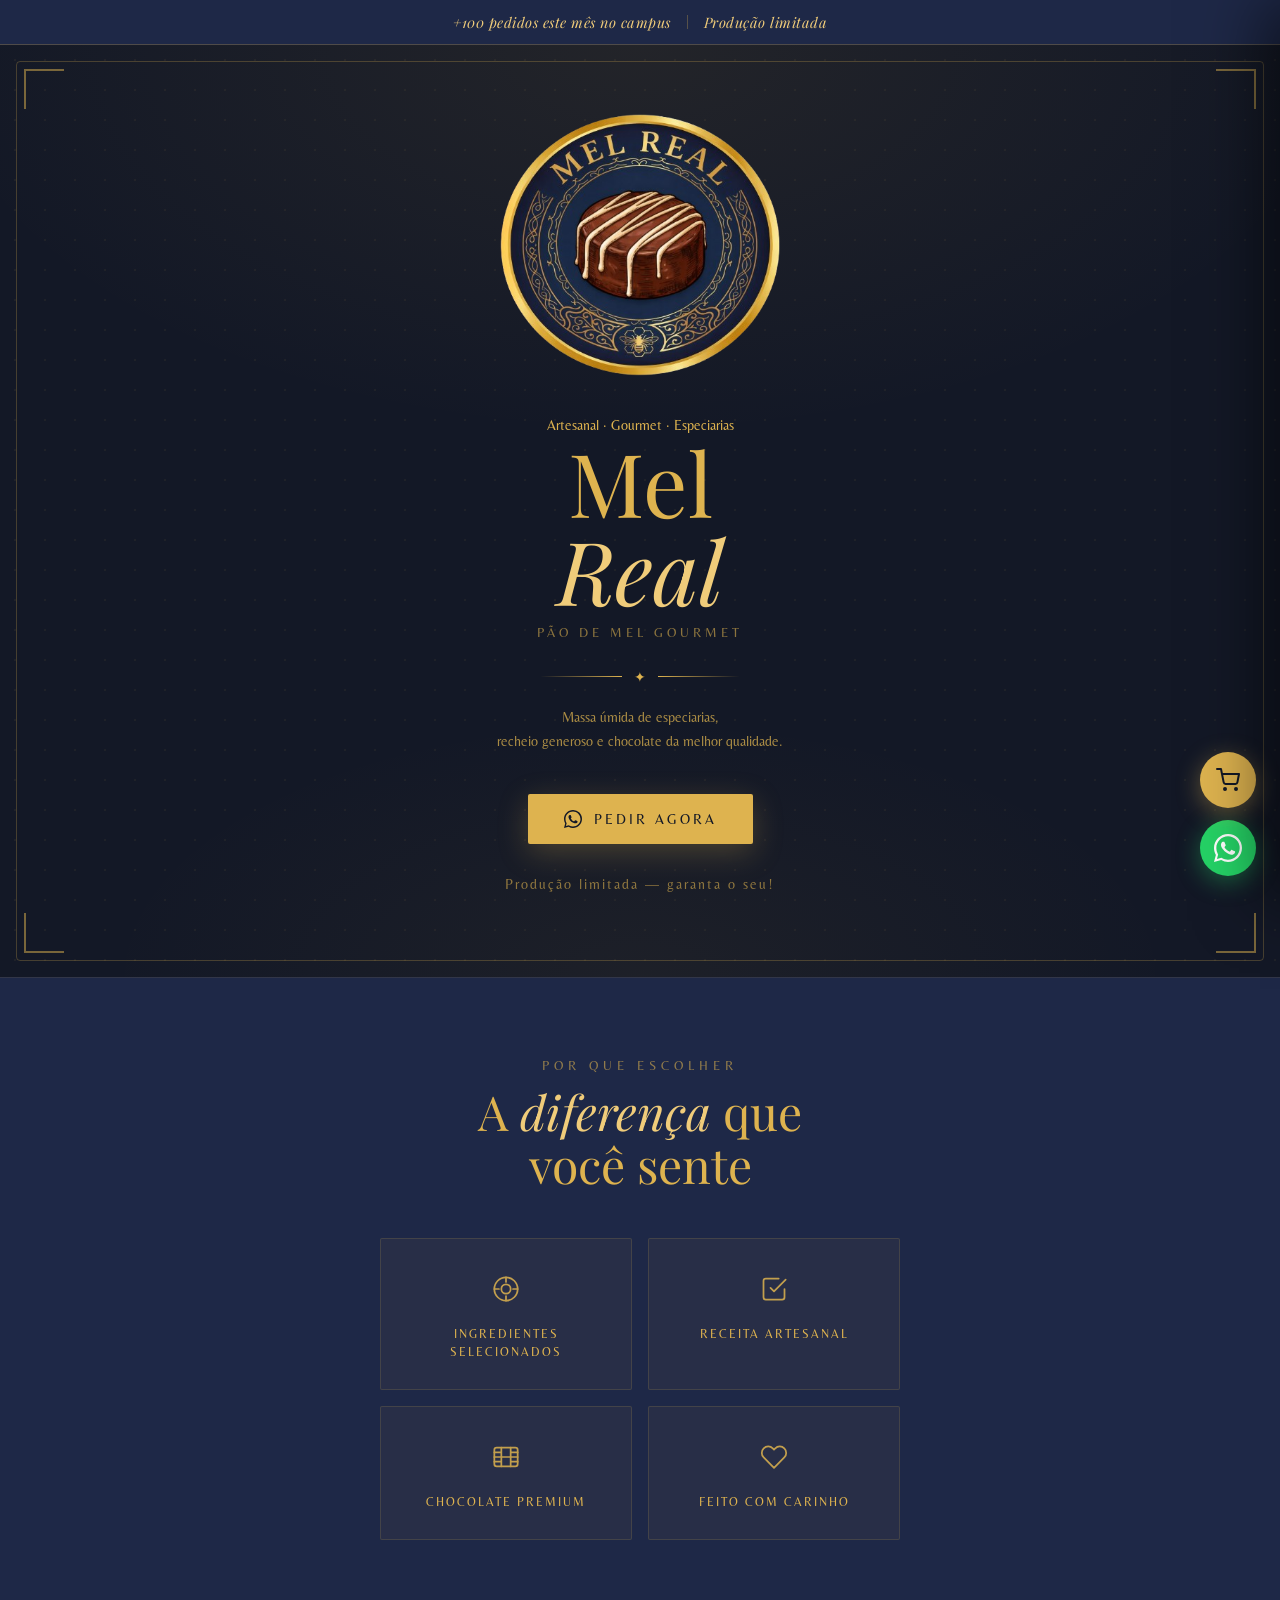
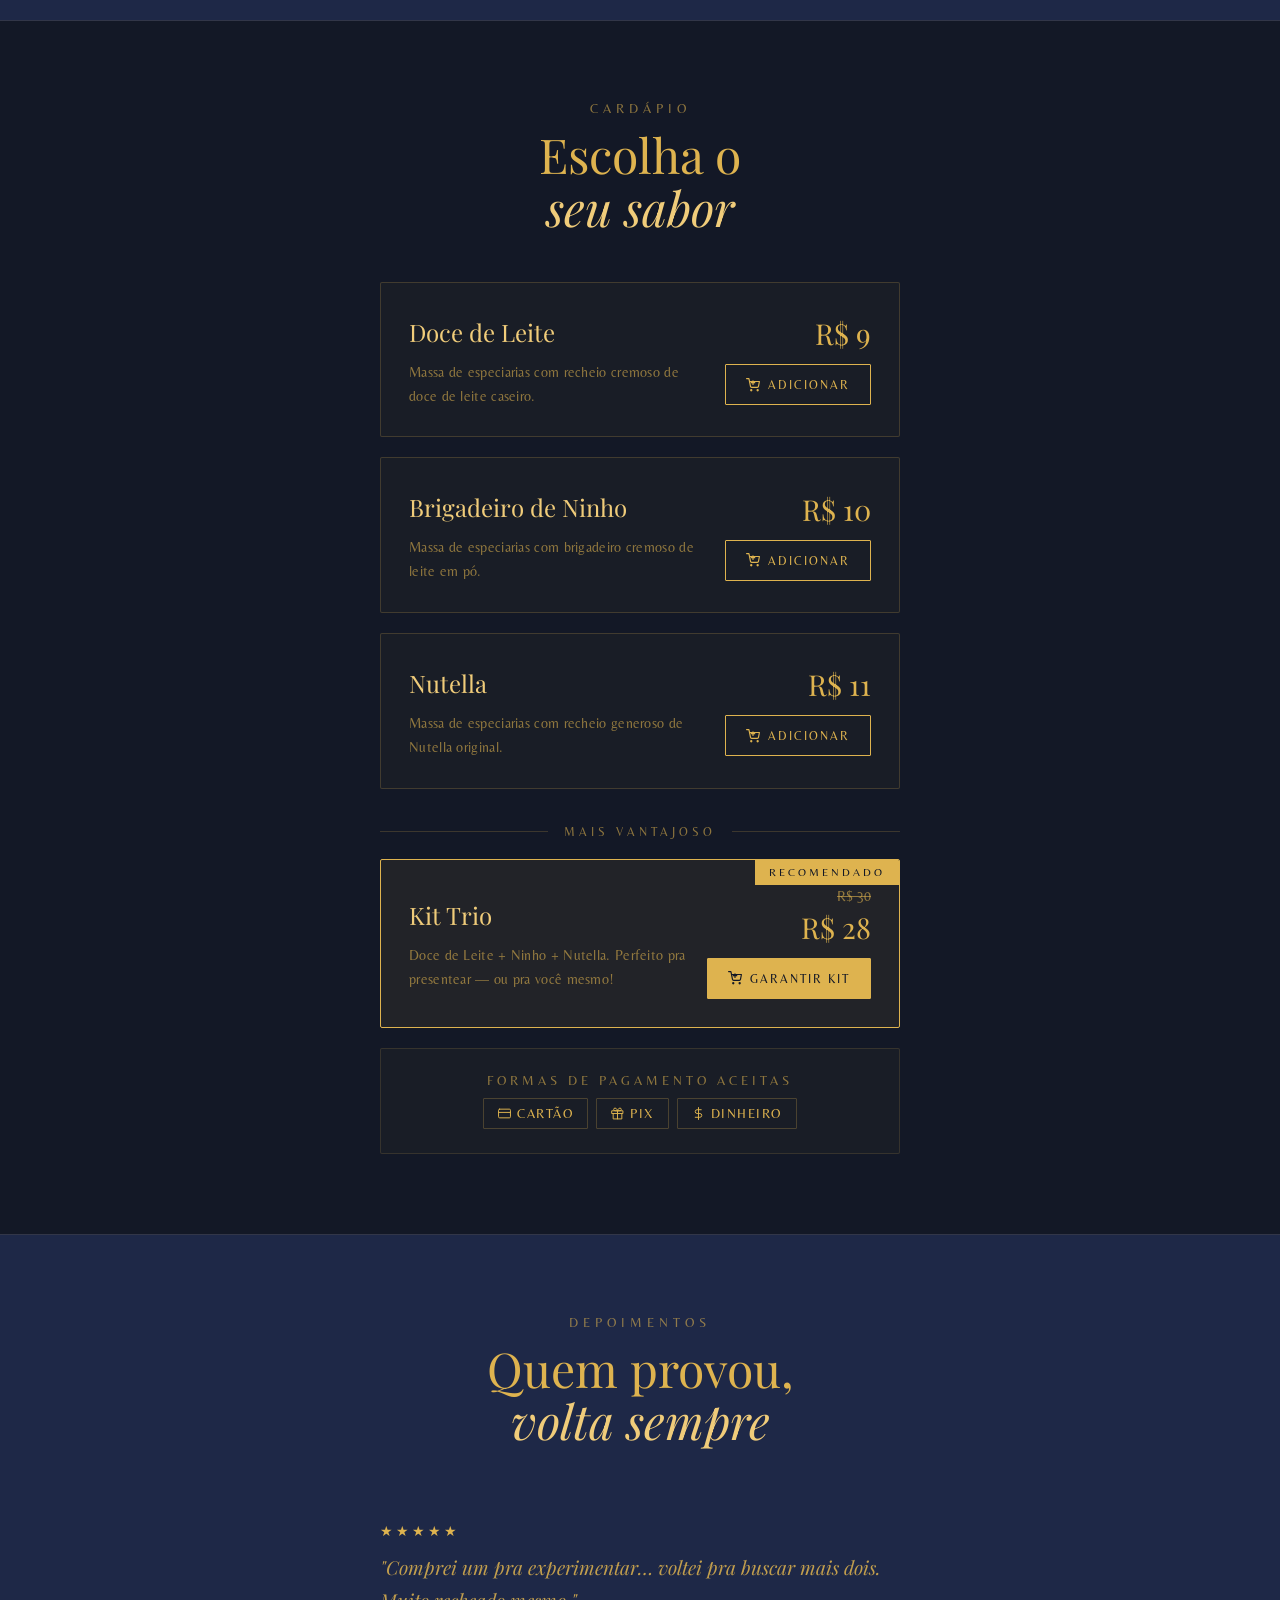
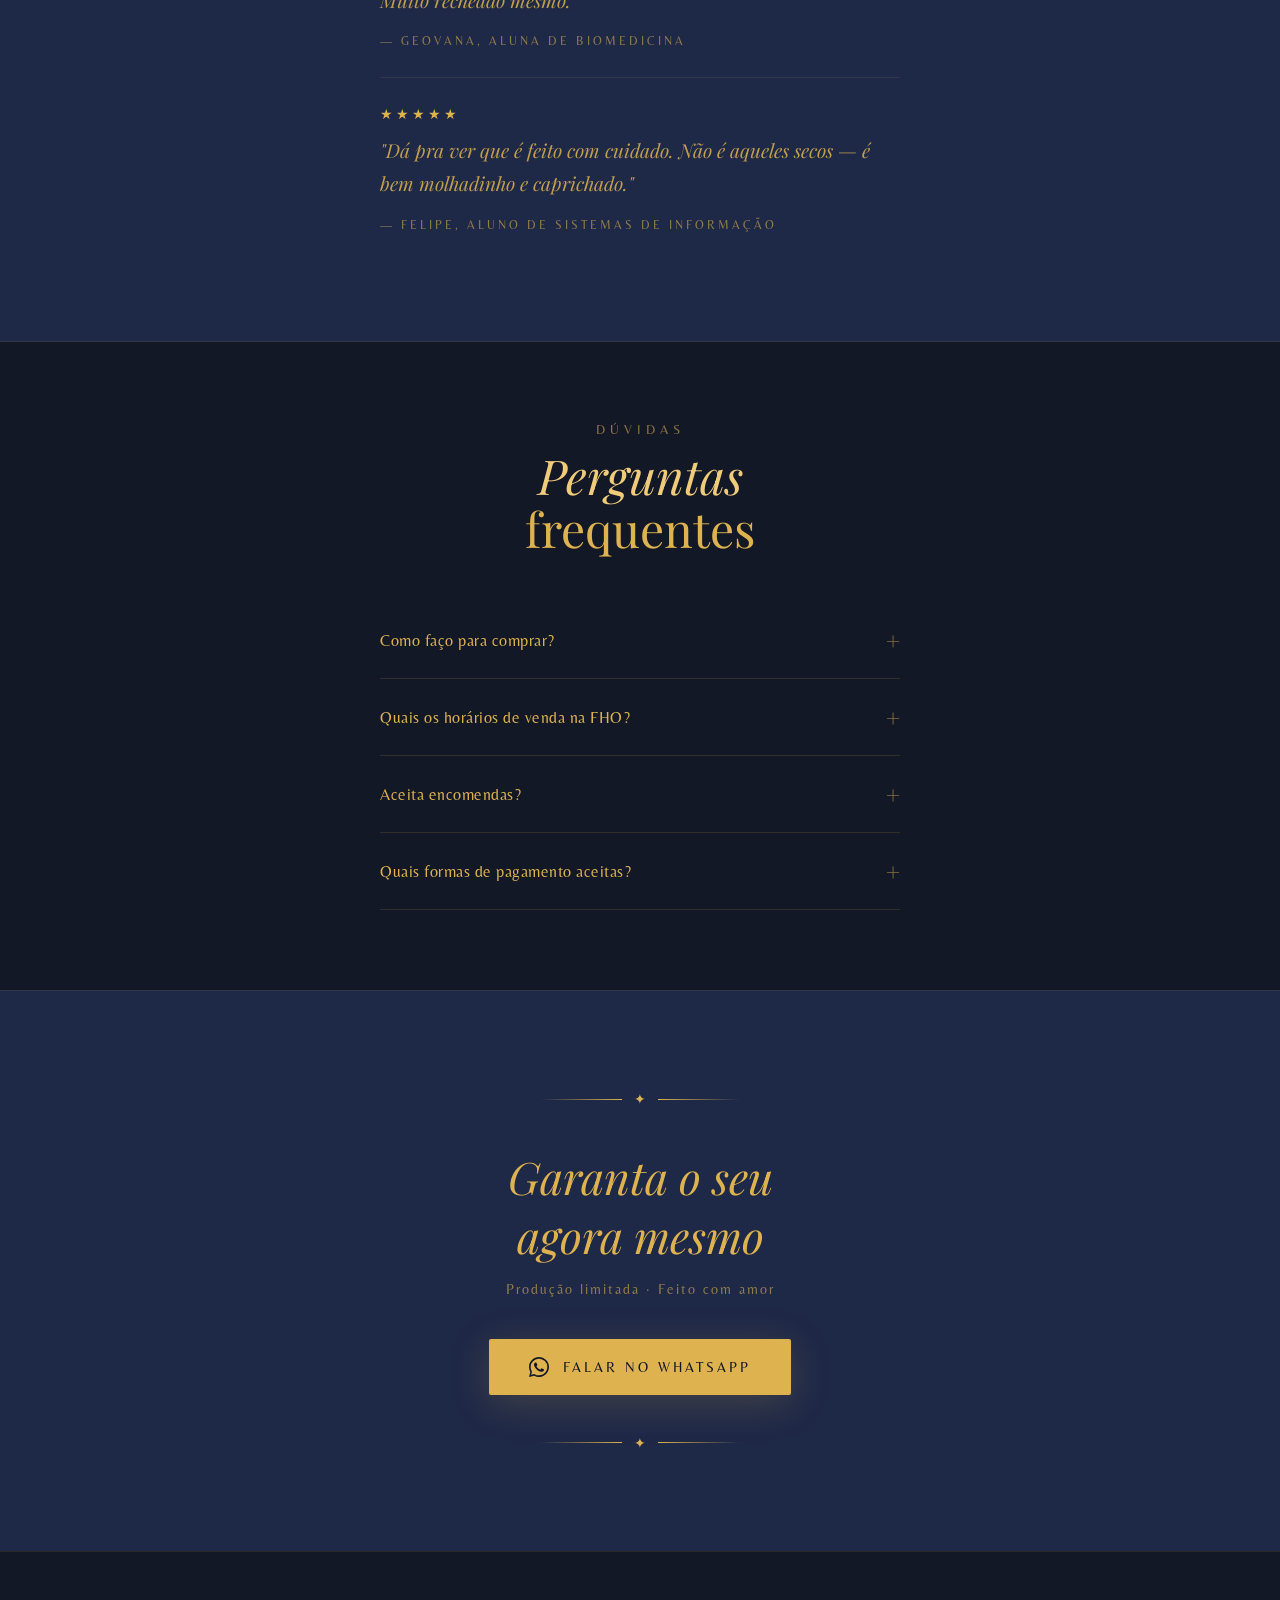
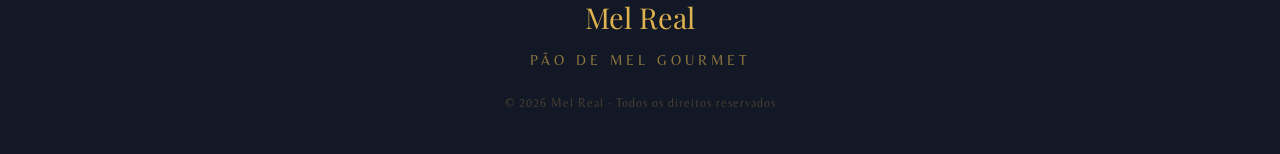
==== commit 32908097: "refactor: remove subpastas, tudo na raiz" ====
--- a/index.html
+++ b/index.html
@@ -14,7 +14,7 @@
       href="https://fonts.googleapis.com/css2?family=Playfair+Display:ital,wght@0,400;0,600;0,700;1,400;1,600&family=Belleza&display=swap"
       rel="stylesheet"
     />
-    <link rel="stylesheet" href="style.css" />
+    <link rel="stylesheet" href="../CSS/style.css" />
   </head>
 
   <body>
@@ -40,6 +40,61 @@
       </svg>
     </a>
 
+    <!-- ─── BOTÃO FLUTUANTE DO CARRINHO ─── -->
+    <button
+      class="cart-fab"
+      id="cartFab"
+      onclick="toggleCart()"
+      aria-label="Abrir carrinho"
+    >
+      <svg viewBox="0 0 24 24">
+        <circle cx="9" cy="21" r="1" />
+        <circle cx="20" cy="21" r="1" />
+        <path
+          d="M1 1h4l2.68 13.39a2 2 0 0 0 2 1.61h9.72a2 2 0 0 0 2-1.61L23 6H6"
+        />
+      </svg>
+      <span class="cart-badge" id="cartBadge">0</span>
+    </button>
+
+    <!-- ─── OVERLAY ─── -->
+    <div class="cart-overlay" id="cartOverlay" onclick="toggleCart()"></div>
+
+    <!-- ─── PAINEL DO CARRINHO ─── -->
+    <div class="cart-panel" id="cartPanel">
+      <div class="cart-header">
+        <div class="cart-title">Seu <span>Carrinho</span></div>
+        <button class="cart-close" onclick="toggleCart()">✕</button>
+      </div>
+
+      <div class="cart-items" id="cartItems">
+        <!-- preenchido por JS -->
+      </div>
+
+      <div class="cart-footer">
+        <div class="cart-total-row">
+          <span class="cart-total-label">Total</span>
+          <span class="cart-total-value" id="cartTotal">R$ 0</span>
+        </div>
+        <button
+          class="btn-checkout"
+          id="btnCheckout"
+          onclick="checkout()"
+          disabled
+        >
+          <svg viewBox="0 0 24 24" fill="currentColor">
+            <path
+              d="M20.52 3.48A11.93 11.93 0 0 0 12 0C5.37 0 0 5.37 0 12c0 2.11.55 4.17 1.6 5.98L0 24l6.18-1.62A11.94 11.94 0 0 0 12 24c6.63 0 12-5.37 12-12 0-3.21-1.25-6.22-3.48-8.52zM12 22c-1.85 0-3.66-.5-5.24-1.44l-.37-.22-3.87 1.02 1.03-3.77-.24-.39A9.93 9.93 0 0 1 2 12C2 6.48 6.48 2 12 2c2.67 0 5.17 1.04 7.06 2.94A9.93 9.93 0 0 1 22 12c0 5.52-4.48 10-10 10zm5.47-7.4c-.3-.15-1.77-.87-2.04-.97-.27-.1-.47-.15-.67.15-.2.3-.77.97-.94 1.17-.17.2-.35.22-.65.07a8.17 8.17 0 0 1-2.4-1.48 9.03 9.03 0 0 1-1.66-2.07c-.17-.3-.02-.46.13-.61.13-.13.3-.35.45-.52.15-.17.2-.3.3-.5.1-.2.05-.37-.02-.52-.08-.15-.67-1.62-.92-2.22-.24-.58-.49-.5-.67-.51l-.57-.01c-.2 0-.52.07-.79.37-.27.3-1.04 1.02-1.04 2.48s1.07 2.88 1.22 3.08c.15.2 2.1 3.2 5.09 4.49.71.31 1.27.49 1.7.63.72.23 1.37.2 1.88.12.57-.09 1.77-.72 2.02-1.42.25-.7.25-1.3.17-1.42-.07-.12-.27-.2-.57-.35z"
+            />
+          </svg>
+          Finalizar pelo WhatsApp
+        </button>
+        <button class="btn-clear-cart" onclick="clearCart()">
+          Limpar carrinho
+        </button>
+      </div>
+    </div>
+
     <!-- ─── HERO ─── -->
     <section class="hero">
       <div class="hero-border"></div>
@@ -47,25 +102,18 @@
       <div class="corner corner-tr"></div>
       <div class="corner corner-bl"></div>
       <div class="corner corner-br"></div>
-
       <div class="hero-content">
         <div class="hero-logo-wrap">
-          <img src="img/logo-oficial2.png" alt="Mel Real" />
-        </div>
-
+          <img src="../img/logo-oficial2.png" alt="Mel Real" />
+        </div>
         <p class="hero-eyebrow">Artesanal · Gourmet · Especiarias</p>
-
         <h1>Mel<br /><em>Real</em></h1>
-
         <p class="hero-sub">Pão de Mel Gourmet</p>
-
         <div class="divider-gold"><span>✦</span></div>
-
         <p class="hero-tagline">
-          Massa úmida de especiarias,<br />
-          recheio generoso e chocolate da melhor qualidade.
+          Massa úmida de especiarias,<br />recheio generoso e chocolate da
+          melhor qualidade.
         </p>
-
         <a
           href="https://wa.me/5519988865745?text=Oi!%20Quero%20fazer%20um%20pedido%20de%20Pão%20de%20Mel%20Gourmet!"
           class="cta-main"
@@ -79,7 +127,6 @@
           </svg>
           Pedir agora
         </a>
-
         <p class="hero-badge">Produção limitada — garanta o seu!</p>
       </div>
     </section>
@@ -91,57 +138,47 @@
           <span class="eyebrow">Por que escolher</span>
           <h2>A <em>diferença</em> que<br />você sente</h2>
         </div>
-
         <div class="features-grid">
-          <!-- Ingredientes Selecionados -->
           <div class="feature-card">
-            <span class="feature-icon">
-              <svg viewBox="0 0 24 24">
+            <span class="feature-icon"
+              ><svg viewBox="0 0 24 24">
                 <path
                   d="M12 2C6.48 2 2 6.48 2 12s4.48 10 10 10 10-4.48 10-10S17.52 2 12 2z"
                 />
                 <path
                   d="M8 12c0-2.21 1.79-4 4-4s4 1.79 4 4-1.79 4-4 4-4-1.79-4-4z"
                 />
-                <path d="M12 6V2M12 22v-4M6 12H2M22 12h-4" />
-              </svg>
-            </span>
+                <path d="M12 6V2M12 22v-4M6 12H2M22 12h-4" /></svg
+            ></span>
             <p>Ingredientes Selecionados</p>
           </div>
-
-          <!-- Receita Artesanal -->
           <div class="feature-card">
-            <span class="feature-icon">
-              <svg viewBox="0 0 24 24">
+            <span class="feature-icon"
+              ><svg viewBox="0 0 24 24">
                 <path d="M9 11l3 3L22 4" />
                 <path
                   d="M21 12v7a2 2 0 0 1-2 2H5a2 2 0 0 1-2-2V5a2 2 0 0 1 2-2h11"
-                />
-              </svg>
-            </span>
+                /></svg
+            ></span>
             <p>Receita Artesanal</p>
           </div>
-
-          <!-- Chocolate Premium -->
           <div class="feature-card">
-            <span class="feature-icon">
-              <svg viewBox="0 0 24 24">
+            <span class="feature-icon"
+              ><svg viewBox="0 0 24 24">
                 <rect x="2" y="4" width="20" height="16" rx="2" />
-                <path d="M8 4v16M16 4v16M2 12h20M2 8h6M16 8h6M2 16h6M16 16h6" />
-              </svg>
-            </span>
+                <path
+                  d="M8 4v16M16 4v16M2 12h20M2 8h6M16 8h6M2 16h6M16 16h6"
+                /></svg
+            ></span>
             <p>Chocolate Premium</p>
           </div>
-
-          <!-- Feito com Carinho -->
           <div class="feature-card">
-            <span class="feature-icon">
-              <svg viewBox="0 0 24 24">
+            <span class="feature-icon"
+              ><svg viewBox="0 0 24 24">
                 <path
                   d="M20.84 4.61a5.5 5.5 0 0 0-7.78 0L12 5.67l-1.06-1.06a5.5 5.5 0 0 0-7.78 7.78l1.06 1.06L12 21.23l7.78-7.78 1.06-1.06a5.5 5.5 0 0 0 0-7.78z"
-                />
-              </svg>
-            </span>
+                /></svg
+            ></span>
             <p>Feito com Carinho</p>
           </div>
         </div>
@@ -168,13 +205,30 @@
             </div>
             <div class="product-right">
               <span class="product-price">R$&nbsp;9</span>
-              <a
-                href="https://wa.me/5519988865745?text=Oi!%20Tenho%20interesse%20em%3A%0AProduto%3A%20Pão%20de%20Mel%20Doce%20de%20Leite%0APreço%3A%20R%24%209%2C00%0AAinda%20tem%20disponível%3F"
-                class="btn-order"
-                target="_blank"
-                rel="noopener noreferrer"
-                >Pedir</a
+              <button
+                class="btn-add-cart"
+                onclick="addToCart('doce-leite', 'Doce de Leite', 9)"
               >
+                <svg viewBox="0 0 24 24">
+                  <circle cx="9" cy="21" r="1" />
+                  <circle cx="20" cy="21" r="1" />
+                  <path
+                    d="M1 1h4l2.68 13.39a2 2 0 0 0 2 1.61h9.72a2 2 0 0 0 2-1.61L23 6H6"
+                  />
+                  <line x1="12" y1="5" x2="12" y2="11" />
+                  <line x1="9" y1="8" x2="15" y2="8" />
+                </svg>
+                Adicionar
+              </button>
+              <div class="qty-control" id="qty-doce-leite">
+                <button class="qty-btn" onclick="changeQty('doce-leite', -1)">
+                  −
+                </button>
+                <span class="qty-num" id="num-doce-leite">0</span>
+                <button class="qty-btn" onclick="changeQty('doce-leite', 1)">
+                  +
+                </button>
+              </div>
             </div>
           </div>
         </div>
@@ -190,13 +244,30 @@
             </div>
             <div class="product-right">
               <span class="product-price">R$&nbsp;10</span>
-              <a
-                href="https://wa.me/5519988865745?text=Oi!%20Tenho%20interesse%20em%3A%0AProduto%3A%20Pão%20de%20Mel%20Brigadeiro%20de%20Ninho%0APreço%3A%20R%24%2010%2C00%0AAinda%20tem%20disponível%3F"
-                class="btn-order"
-                target="_blank"
-                rel="noopener noreferrer"
-                >Pedir</a
+              <button
+                class="btn-add-cart"
+                onclick="addToCart('ninho', 'Brigadeiro de Ninho', 10)"
               >
+                <svg viewBox="0 0 24 24">
+                  <circle cx="9" cy="21" r="1" />
+                  <circle cx="20" cy="21" r="1" />
+                  <path
+                    d="M1 1h4l2.68 13.39a2 2 0 0 0 2 1.61h9.72a2 2 0 0 0 2-1.61L23 6H6"
+                  />
+                  <line x1="12" y1="5" x2="12" y2="11" />
+                  <line x1="9" y1="8" x2="15" y2="8" />
+                </svg>
+                Adicionar
+              </button>
+              <div class="qty-control" id="qty-ninho">
+                <button class="qty-btn" onclick="changeQty('ninho', -1)">
+                  −
+                </button>
+                <span class="qty-num" id="num-ninho">0</span>
+                <button class="qty-btn" onclick="changeQty('ninho', 1)">
+                  +
+                </button>
+              </div>
             </div>
           </div>
         </div>
@@ -212,21 +283,36 @@
             </div>
             <div class="product-right">
               <span class="product-price">R$&nbsp;11</span>
-              <a
-                href="https://wa.me/5519988865745?text=Oi!%20Tenho%20interesse%20em%3A%0AProduto%3A%20Pão%20de%20Mel%20Nutella%0APreço%3A%20R%24%2011%2C00%0AAinda%20tem%20disponível%3F"
-                class="btn-order"
-                target="_blank"
-                rel="noopener noreferrer"
-                >Pedir</a
+              <button
+                class="btn-add-cart"
+                onclick="addToCart('nutella', 'Nutella', 11)"
               >
+                <svg viewBox="0 0 24 24">
+                  <circle cx="9" cy="21" r="1" />
+                  <circle cx="20" cy="21" r="1" />
+                  <path
+                    d="M1 1h4l2.68 13.39a2 2 0 0 0 2 1.61h9.72a2 2 0 0 0 2-1.61L23 6H6"
+                  />
+                  <line x1="12" y1="5" x2="12" y2="11" />
+                  <line x1="9" y1="8" x2="15" y2="8" />
+                </svg>
+                Adicionar
+              </button>
+              <div class="qty-control" id="qty-nutella">
+                <button class="qty-btn" onclick="changeQty('nutella', -1)">
+                  −
+                </button>
+                <span class="qty-num" id="num-nutella">0</span>
+                <button class="qty-btn" onclick="changeQty('nutella', 1)">
+                  +
+                </button>
+              </div>
             </div>
           </div>
         </div>
 
         <!-- Divisor Kit -->
-        <div class="kit-divider">
-          <span>Mais Vantajoso</span>
-        </div>
+        <div class="kit-divider"><span>Mais Vantajoso</span></div>
 
         <!-- Kit Trio -->
         <div class="product-card featured">
@@ -241,46 +327,64 @@
             </div>
             <div class="product-right">
               <span class="product-price-old">R$ 30</span>
-              <span class="product-price">R$&nbsp;27</span>
-              <a
-                href="https://wa.me/5519988865745?text=Oi!%20Tenho%20interesse%20em%3A%0AProduto%3A%20Kit%20Trio%20(Doce%20de%20Leite%20%2B%20Ninho%20%2B%20Nutella)%0APreço%3A%20R%24%2027%2C00%0AAinda%20tem%20disponível%3F"
-                class="btn-order"
-                target="_blank"
-                rel="noopener noreferrer"
-                >Garantir Kit</a
+              <span class="product-price">R$&nbsp;28</span>
+              <button
+                class="btn-add-cart"
+                onclick="
+                  addToCart('kit-trio', 'Kit Trio (DL + Ninho + Nutella)', 28)
+                "
               >
-            </div>
-          </div>
-        </div>
-
-        <!-- Pagamento — área única -->
+                <svg viewBox="0 0 24 24">
+                  <circle cx="9" cy="21" r="1" />
+                  <circle cx="20" cy="21" r="1" />
+                  <path
+                    d="M1 1h4l2.68 13.39a2 2 0 0 0 2 1.61h9.72a2 2 0 0 0 2-1.61L23 6H6"
+                  />
+                  <line x1="12" y1="5" x2="12" y2="11" />
+                  <line x1="9" y1="8" x2="15" y2="8" />
+                </svg>
+                Garantir Kit
+              </button>
+              <div class="qty-control" id="qty-kit-trio">
+                <button class="qty-btn" onclick="changeQty('kit-trio', -1)">
+                  −
+                </button>
+                <span class="qty-num" id="num-kit-trio">0</span>
+                <button class="qty-btn" onclick="changeQty('kit-trio', 1)">
+                  +
+                </button>
+              </div>
+            </div>
+          </div>
+        </div>
+
+        <!-- Pagamento -->
         <div class="payment-info">
           <span class="payment-label">Formas de pagamento aceitas</span>
           <div class="payment-chips">
-            <span class="pay-chip">
-              <svg viewBox="0 0 24 24">
+            <span class="pay-chip"
+              ><svg viewBox="0 0 24 24">
                 <rect x="1" y="4" width="22" height="16" rx="2" ry="2" />
-                <line x1="1" y1="10" x2="23" y2="10" />
-              </svg>
-              Cartão
-            </span>
-            <span class="pay-chip">
-              <svg viewBox="0 0 24 24">
+                <line x1="1" y1="10" x2="23" y2="10" /></svg
+              >Cartão</span
+            >
+            <span class="pay-chip"
+              ><svg viewBox="0 0 24 24">
                 <polyline points="20 12 20 22 4 22 4 12" />
                 <rect x="2" y="7" width="20" height="5" />
                 <line x1="12" y1="22" x2="12" y2="7" />
                 <path d="M12 7H7.5a2.5 2.5 0 0 1 0-5C11 2 12 7 12 7z" />
-                <path d="M12 7h4.5a2.5 2.5 0 0 0 0-5C13 2 12 7 12 7z" />
-              </svg>
-              Pix
-            </span>
-            <span class="pay-chip">
-              <svg viewBox="0 0 24 24">
+                <path d="M12 7h4.5a2.5 2.5 0 0 0 0-5C13 2 12 7 12 7z" /></svg
+              >Pix</span
+            >
+            <span class="pay-chip"
+              ><svg viewBox="0 0 24 24">
                 <line x1="12" y1="1" x2="12" y2="23" />
-                <path d="M17 5H9.5a3.5 3.5 0 0 0 0 7h5a3.5 3.5 0 0 1 0 7H6" />
-              </svg>
-              Dinheiro
-            </span>
+                <path
+                  d="M17 5H9.5a3.5 3.5 0 0 0 0 7h5a3.5 3.5 0 0 1 0 7H6"
+                /></svg
+              >Dinheiro</span
+            >
           </div>
         </div>
       </div>
@@ -293,7 +397,6 @@
           <span class="eyebrow">Depoimentos</span>
           <h2>Quem provou,<br /><em>volta sempre</em></h2>
         </div>
-
         <div class="testimonial">
           <span class="stars">★★★★★</span>
           <p class="testimonial-text">
@@ -304,7 +407,6 @@
             >— Geovana, Aluna de Biomedicina</span
           >
         </div>
-
         <div class="testimonial">
           <span class="stars">★★★★★</span>
           <p class="testimonial-text">
@@ -325,7 +427,6 @@
           <span class="eyebrow">Dúvidas</span>
           <h2><em>Perguntas</em><br />frequentes</h2>
         </div>
-
         <details>
           <summary>Como faço para comprar?</summary>
           <p>
@@ -333,17 +434,15 @@
             uma mensagem no WhatsApp e eu vou até você!
           </p>
         </details>
-
         <details>
           <summary>Quais os horários de venda na FHO?</summary>
           <p>
-            Geralmente vendo no intervalo do período noturno (20h40 — 21h00).<br /><br />
-            Também trabalho com <strong>pronta entrega</strong> e
-            <strong>encomendas com antecedência</strong>.<br />
-            Posso combinar entregas rápidas pelo WhatsApp.
+            Geralmente vendo no intervalo do período noturno (20h40 — 21h00).<br /><br />Também
+            trabalho com <strong>pronta entrega</strong> e
+            <strong>encomendas com antecedência</strong>.<br />Posso combinar
+            entregas rápidas pelo WhatsApp.
           </p>
         </details>
-
         <details>
           <summary>Aceita encomendas?</summary>
           <p>
@@ -351,7 +450,6 @@
             seu. A produção é limitada e costuma acabar rápido.
           </p>
         </details>
-
         <details>
           <summary>Quais formas de pagamento aceitas?</summary>
           <p>
@@ -367,10 +465,8 @@
         <div class="divider-gold" style="margin-bottom: 40px">
           <span>✦</span>
         </div>
-
         <h2>Garanta o seu<br />agora mesmo</h2>
         <p>Produção limitada · Feito com amor</p>
-
         <a
           href="https://wa.me/5519988865745?text=Oi!%20Vi%20o%20site%20da%20Mel%20Real%20e%20quero%20fazer%20um%20pedido!"
           class="cta-whatsapp"
@@ -384,7 +480,6 @@
           </svg>
           Falar no WhatsApp
         </a>
-
         <div class="divider-gold" style="margin-top: 40px"><span>✦</span></div>
       </div>
     </div>
@@ -395,5 +490,10 @@
       <p class="footer-sub">Pão de Mel Gourmet</p>
       <p class="footer-copy">© 2026 Mel Real · Todos os direitos reservados</p>
     </footer>
+
+    <!-- ═══════════════════════════════════════════
+         JAVASCRIPT — LÓGICA DO CARRINHO
+         ═══════════════════════════════════════════ -->
+    <script src="../JS/cart.js"></script>
   </body>
 </html>
--- a/CSS/style.css
+++ b/CSS/style.css
@@ -0,0 +1,1166 @@
+/* ============================================================
+         SISTEMA DE DESIGN — MEL REAL
+         ============================================================ */
+:root {
+  --navy: #1a2035;
+  --navy-deep: #131826;
+  --navy-mid: #1e2847;
+  --gold: #deb34f;
+  --gold-light: #f0cc7a;
+  --gold-pale: #f7e9c3;
+  --gold-dim: rgba(222, 179, 79, 0.15);
+  --cream: #fdf8f0;
+  --white: #ffffff;
+  --text-muted: rgba(222, 179, 79, 0.6);
+}
+
+* {
+  box-sizing: border-box;
+  margin: 0;
+  padding: 0;
+}
+html {
+  scroll-behavior: smooth;
+}
+body {
+  font-family: "Belleza", sans-serif;
+  background: var(--navy);
+  color: var(--gold);
+  overflow-x: hidden;
+  font-size: 16px;
+}
+p {
+  font-size: 0.9rem;
+  line-height: 1.75;
+}
+
+/* ─── BARRA SOCIAL ─── */
+.social-bar {
+  background: var(--navy-mid);
+  border-bottom: 1px solid rgba(222, 179, 79, 0.25);
+  text-align: center;
+  padding: 12px 20px;
+  display: flex;
+  align-items: center;
+  justify-content: center;
+  gap: 16px;
+}
+.social-bar-text {
+  font-family: "Playfair Display", serif;
+  font-style: italic;
+  font-size: 0.9rem;
+  color: var(--gold-light);
+  letter-spacing: 0.5px;
+}
+.social-bar-divider {
+  width: 1px;
+  height: 14px;
+  background: rgba(222, 179, 79, 0.3);
+  flex-shrink: 0;
+}
+
+/* ─── HERO ─── */
+.hero {
+  min-height: 100svh;
+  display: flex;
+  flex-direction: column;
+  align-items: center;
+  justify-content: center;
+  text-align: center;
+  position: relative;
+  padding: 60px 24px 80px;
+  background: var(--navy-deep);
+  overflow: hidden;
+}
+.hero::before {
+  content: "";
+  position: absolute;
+  inset: 0;
+  background:
+    radial-gradient(
+      ellipse 80% 60% at 50% 0%,
+      rgba(222, 179, 79, 0.08) 0%,
+      transparent 70%
+    ),
+    radial-gradient(
+      ellipse 60% 40% at 50% 100%,
+      rgba(222, 179, 79, 0.05) 0%,
+      transparent 70%
+    );
+  pointer-events: none;
+}
+.hero::after {
+  content: "";
+  position: absolute;
+  inset: 0;
+  background-image: radial-gradient(
+    circle,
+    rgba(222, 179, 79, 0.06) 1px,
+    transparent 1px
+  );
+  background-size: 30px 30px;
+  pointer-events: none;
+}
+.hero-border {
+  position: absolute;
+  inset: 16px;
+  border: 1px solid rgba(222, 179, 79, 0.25);
+  border-radius: 4px;
+  pointer-events: none;
+}
+.corner {
+  position: absolute;
+  width: 40px;
+  height: 40px;
+  border-color: var(--gold);
+  border-style: solid;
+  opacity: 0.5;
+}
+.corner-tl {
+  top: 24px;
+  left: 24px;
+  border-width: 2px 0 0 2px;
+}
+.corner-tr {
+  top: 24px;
+  right: 24px;
+  border-width: 2px 2px 0 0;
+}
+.corner-bl {
+  bottom: 24px;
+  left: 24px;
+  border-width: 0 0 2px 2px;
+}
+.corner-br {
+  bottom: 24px;
+  right: 24px;
+  border-width: 0 2px 2px 0;
+}
+.hero-content {
+  position: relative;
+  z-index: 2;
+  max-width: 480px;
+  animation: fadeUp 1s ease-out both;
+}
+.hero-logo-wrap {
+  width: 280px;
+  height: 280px;
+  border-radius: 50%;
+  display: flex;
+  align-items: center;
+  justify-content: center;
+  margin: 0 auto 28px;
+  background: transparent;
+}
+.hero-logo-wrap img {
+  width: 100%;
+  height: 100%;
+  object-fit: contain;
+  display: block;
+}
+.hero h1 {
+  font-family: "Playfair Display", serif;
+  font-size: clamp(3rem, 12vw, 5.5rem);
+  line-height: 1;
+  color: var(--gold);
+  font-weight: 400;
+  margin-bottom: 8px;
+}
+.hero h1 em {
+  font-style: italic;
+  color: var(--gold-light);
+}
+.hero-sub {
+  font-size: 0.8rem;
+  letter-spacing: 4px;
+  text-transform: uppercase;
+  color: var(--text-muted);
+  margin-bottom: 24px;
+}
+.divider-gold {
+  display: flex;
+  align-items: center;
+  gap: 12px;
+  justify-content: center;
+  margin: 20px auto;
+  width: 200px;
+}
+.divider-gold::before,
+.divider-gold::after {
+  content: "";
+  flex: 1;
+  height: 1px;
+  background: linear-gradient(to right, transparent, var(--gold));
+}
+.divider-gold::after {
+  background: linear-gradient(to left, transparent, var(--gold));
+}
+.divider-gold span {
+  color: var(--gold);
+  font-size: 0.9rem;
+}
+.hero-tagline {
+  font-size: 0.9rem;
+  color: rgba(222, 179, 79, 0.75);
+  line-height: 1.7;
+  margin-bottom: 40px;
+}
+.cta-main {
+  display: inline-flex;
+  align-items: center;
+  gap: 12px;
+  background: var(--gold);
+  color: var(--navy-deep);
+  text-decoration: none;
+  padding: 16px 36px;
+  border-radius: 2px;
+  font-family: "Belleza", sans-serif;
+  font-size: 0.85rem;
+  letter-spacing: 3px;
+  text-transform: uppercase;
+  transition: all 0.3s ease;
+  box-shadow: 0 8px 30px rgba(222, 179, 79, 0.25);
+}
+.cta-main:hover {
+  background: var(--gold-light);
+  transform: translateY(-2px);
+  box-shadow: 0 12px 40px rgba(222, 179, 79, 0.35);
+}
+.cta-main svg {
+  width: 18px;
+  height: 18px;
+}
+.hero-badge {
+  margin-top: 28px;
+  font-size: 0.9rem;
+  letter-spacing: 2px;
+  color: var(--text-muted);
+}
+
+/* ─── SEÇÕES GENÉRICAS ─── */
+.section-header {
+  text-align: center;
+  margin-bottom: 48px;
+}
+.section-header .eyebrow {
+  font-size: 0.8rem;
+  letter-spacing: 5px;
+  text-transform: uppercase;
+  color: var(--text-muted);
+  margin-bottom: 12px;
+  display: block;
+}
+.section-header h2 {
+  font-family: "Playfair Display", serif;
+  font-size: clamp(2rem, 8vw, 3rem);
+  font-weight: 400;
+  color: var(--gold);
+  line-height: 1.1;
+}
+.section-header h2 em {
+  font-style: italic;
+  color: var(--gold-light);
+}
+
+/* ─── DIFERENCIAIS ─── */
+.features-section {
+  background: var(--navy-mid);
+  padding: 80px 24px;
+  border-top: 1px solid rgba(222, 179, 79, 0.1);
+  border-bottom: 1px solid rgba(222, 179, 79, 0.1);
+}
+.features-inner {
+  max-width: 520px;
+  margin: 0 auto;
+}
+.features-grid {
+  display: grid;
+  grid-template-columns: 1fr 1fr;
+  gap: 16px;
+}
+.feature-card {
+  background: rgba(222, 179, 79, 0.05);
+  border: 1px solid rgba(222, 179, 79, 0.15);
+  border-radius: 2px;
+  padding: 28px 20px;
+  text-align: center;
+  transition: all 0.3s ease;
+}
+.feature-card:hover {
+  background: rgba(222, 179, 79, 0.1);
+  border-color: rgba(222, 179, 79, 0.35);
+  transform: translateY(-3px);
+}
+.feature-icon {
+  display: flex;
+  align-items: center;
+  justify-content: center;
+  width: 44px;
+  height: 44px;
+  margin: 0 auto 14px;
+  color: var(--gold);
+  opacity: 0.85;
+}
+.feature-icon svg {
+  width: 28px;
+  height: 28px;
+  stroke: var(--gold);
+  fill: none;
+  stroke-width: 1.5;
+  stroke-linecap: round;
+  stroke-linejoin: round;
+}
+.feature-card p {
+  font-size: 0.75rem;
+  letter-spacing: 2px;
+  text-transform: uppercase;
+  color: var(--gold);
+  line-height: 1.5;
+}
+
+/* ─── CARDÁPIO ─── */
+.menu-section {
+  background: var(--navy-deep);
+  padding: 80px 24px;
+}
+.menu-inner {
+  max-width: 520px;
+  margin: 0 auto;
+}
+.product-card {
+  border: 1px solid rgba(222, 179, 79, 0.2);
+  border-radius: 2px;
+  margin-bottom: 20px;
+  overflow: hidden;
+  transition: all 0.3s ease;
+  background: rgba(222, 179, 79, 0.03);
+}
+.product-card:hover {
+  border-color: rgba(222, 179, 79, 0.45);
+  background: rgba(222, 179, 79, 0.06);
+  transform: translateY(-2px);
+  box-shadow: 0 12px 40px rgba(0, 0, 0, 0.3);
+}
+.product-card.featured {
+  border-color: var(--gold);
+  background: rgba(222, 179, 79, 0.07);
+  position: relative;
+}
+.featured-badge {
+  position: absolute;
+  top: 0;
+  right: 0;
+  background: var(--gold);
+  color: var(--navy-deep);
+  font-size: 0.7rem;
+  letter-spacing: 3px;
+  text-transform: uppercase;
+  padding: 6px 14px;
+  font-family: "Belleza", sans-serif;
+}
+.product-body {
+  padding: 28px;
+  display: flex;
+  align-items: center;
+  justify-content: space-between;
+  gap: 16px;
+}
+.product-info {
+  flex: 1;
+}
+.product-name {
+  font-family: "Playfair Display", serif;
+  font-size: 1.5rem;
+  font-weight: 400;
+  color: var(--gold-light);
+  margin-bottom: 8px;
+}
+.product-desc {
+  font-size: 0.9rem;
+  color: var(--text-muted);
+  line-height: 1.65;
+  letter-spacing: 0.3px;
+}
+.product-right {
+  text-align: right;
+  flex-shrink: 0;
+}
+.product-price {
+  font-family: "Playfair Display", serif;
+  font-size: 1.8rem;
+  font-weight: 400;
+  color: var(--gold);
+  display: block;
+  margin-bottom: 12px;
+}
+.product-price-old {
+  font-size: 0.9rem;
+  color: var(--text-muted);
+  text-decoration: line-through;
+  display: block;
+  margin-bottom: 4px;
+}
+
+/* ─── BOTÃO ADICIONAR AO CARRINHO ─── */
+.btn-add-cart {
+  display: inline-flex;
+  align-items: center;
+  gap: 8px;
+  border: 1px solid var(--gold);
+  color: var(--gold);
+  background: transparent;
+  cursor: pointer;
+  padding: 12px 20px;
+  font-size: 0.78rem;
+  letter-spacing: 2px;
+  text-transform: uppercase;
+  font-family: "Belleza", sans-serif;
+  transition: all 0.3s ease;
+  white-space: nowrap;
+  border-radius: 1px;
+}
+.btn-add-cart:hover,
+.product-card.featured .btn-add-cart {
+  background: var(--gold);
+  color: var(--navy-deep);
+}
+.product-card.featured .btn-add-cart:hover {
+  background: var(--gold-light);
+  border-color: var(--gold-light);
+}
+.btn-add-cart svg {
+  width: 14px;
+  height: 14px;
+  stroke: currentColor;
+  fill: none;
+  stroke-width: 2;
+  stroke-linecap: round;
+  stroke-linejoin: round;
+}
+
+/* ─── CONTADOR DE QUANTIDADE ─── */
+.qty-control {
+  display: none;
+  align-items: center;
+  gap: 0;
+  border: 1px solid var(--gold);
+  border-radius: 1px;
+  overflow: hidden;
+  margin-top: 8px;
+}
+.qty-control.visible {
+  display: inline-flex;
+}
+.qty-btn {
+  background: transparent;
+  border: none;
+  color: var(--gold);
+  width: 36px;
+  height: 36px;
+  font-size: 1.2rem;
+  cursor: pointer;
+  display: flex;
+  align-items: center;
+  justify-content: center;
+  transition: background 0.2s;
+  font-family: "Belleza", sans-serif;
+}
+.qty-btn:hover {
+  background: rgba(222, 179, 79, 0.15);
+}
+.qty-num {
+  min-width: 32px;
+  text-align: center;
+  font-family: "Playfair Display", serif;
+  font-size: 1rem;
+  color: var(--gold-light);
+  padding: 0 4px;
+}
+
+/* Pagamento */
+.payment-info {
+  display: flex;
+  flex-direction: column;
+  align-items: center;
+  gap: 10px;
+  padding: 24px 28px;
+  border: 1px solid rgba(222, 179, 79, 0.15);
+  border-radius: 2px;
+  margin-top: 8px;
+  background: rgba(222, 179, 79, 0.03);
+}
+.payment-label {
+  font-size: 0.8rem;
+  letter-spacing: 4px;
+  text-transform: uppercase;
+  color: var(--text-muted);
+}
+.payment-chips {
+  display: flex;
+  gap: 8px;
+  flex-wrap: wrap;
+  justify-content: center;
+}
+.pay-chip {
+  display: inline-flex;
+  align-items: center;
+  gap: 6px;
+  font-size: 0.8rem;
+  letter-spacing: 1.5px;
+  text-transform: uppercase;
+  color: var(--gold);
+  border: 1px solid rgba(222, 179, 79, 0.25);
+  padding: 7px 14px;
+  border-radius: 1px;
+}
+.pay-chip svg {
+  width: 13px;
+  height: 13px;
+  stroke: var(--gold);
+  fill: none;
+  stroke-width: 1.8;
+  stroke-linecap: round;
+  stroke-linejoin: round;
+}
+.kit-divider {
+  display: flex;
+  align-items: center;
+  gap: 16px;
+  margin: 36px 0 20px;
+}
+.kit-divider::before,
+.kit-divider::after {
+  content: "";
+  flex: 1;
+  height: 1px;
+  background: rgba(222, 179, 79, 0.2);
+}
+.kit-divider span {
+  font-size: 0.72rem;
+  letter-spacing: 4px;
+  text-transform: uppercase;
+  color: var(--text-muted);
+  white-space: nowrap;
+}
+
+/* ─── DEPOIMENTOS ─── */
+.testimonials-section {
+  background: var(--navy-mid);
+  padding: 80px 24px;
+  border-top: 1px solid rgba(222, 179, 79, 0.1);
+  border-bottom: 1px solid rgba(222, 179, 79, 0.1);
+}
+.testimonials-inner {
+  max-width: 520px;
+  margin: 0 auto;
+}
+.testimonial {
+  padding: 28px 0;
+  border-bottom: 1px solid rgba(222, 179, 79, 0.1);
+}
+.testimonial:last-child {
+  border-bottom: none;
+}
+.testimonial-text {
+  font-family: "Playfair Display", serif;
+  font-style: italic;
+  font-size: 1.2rem;
+  color: rgba(222, 179, 79, 0.85);
+  line-height: 1.7;
+  margin-bottom: 14px;
+}
+.testimonial-author {
+  font-size: 0.75rem;
+  letter-spacing: 3px;
+  text-transform: uppercase;
+  color: var(--text-muted);
+}
+.stars {
+  color: var(--gold);
+  font-size: 0.9rem;
+  letter-spacing: 3px;
+  margin-bottom: 12px;
+  display: block;
+}
+
+/* ─── FAQ ─── */
+.faq-section {
+  background: var(--navy-deep);
+  padding: 80px 24px;
+}
+.faq-inner {
+  max-width: 520px;
+  margin: 0 auto;
+}
+details {
+  border-bottom: 1px solid rgba(222, 179, 79, 0.15);
+  overflow: hidden;
+}
+summary {
+  padding: 22px 0;
+  cursor: pointer;
+  font-size: 1rem;
+  letter-spacing: 0.5px;
+  color: var(--gold);
+  display: flex;
+  justify-content: space-between;
+  align-items: center;
+  list-style: none;
+  transition: color 0.2s;
+}
+summary:hover {
+  color: var(--gold-light);
+}
+summary::after {
+  content: "+";
+  font-family: "Playfair Display", serif;
+  font-size: 1.5rem;
+  color: var(--text-muted);
+  flex-shrink: 0;
+  margin-left: 16px;
+}
+details[open] summary::after {
+  content: "−";
+}
+details p {
+  padding: 0 0 22px;
+  font-size: 1rem;
+  color: var(--text-muted);
+  line-height: 1.8;
+  letter-spacing: 0.3px;
+}
+
+/* ─── CTA FINAL ─── */
+.cta-section {
+  background: var(--navy-mid);
+  padding: 80px 24px;
+  text-align: center;
+  border-top: 1px solid rgba(222, 179, 79, 0.1);
+}
+.cta-section-inner {
+  max-width: 520px;
+  margin: 0 auto;
+}
+.cta-section h2 {
+  font-family: "Playfair Display", serif;
+  font-size: clamp(1.8rem, 7vw, 2.8rem);
+  font-weight: 400;
+  font-style: italic;
+  color: var(--gold);
+  margin-bottom: 12px;
+}
+.cta-section p {
+  font-size: 0.9rem;
+  letter-spacing: 2px;
+  color: var(--text-muted);
+  margin-bottom: 36px;
+}
+.cta-whatsapp {
+  display: inline-flex;
+  align-items: center;
+  gap: 14px;
+  background: var(--gold);
+  color: var(--navy-deep);
+  text-decoration: none;
+  padding: 18px 40px;
+  border-radius: 2px;
+  font-family: "Belleza", sans-serif;
+  font-size: 0.85rem;
+  letter-spacing: 3px;
+  text-transform: uppercase;
+  transition: all 0.3s ease;
+  box-shadow: 0 8px 40px rgba(222, 179, 79, 0.2);
+}
+.cta-whatsapp:hover {
+  background: var(--gold-light);
+  transform: translateY(-3px);
+  box-shadow: 0 14px 50px rgba(222, 179, 79, 0.3);
+}
+.cta-whatsapp svg {
+  width: 20px;
+  height: 20px;
+  flex-shrink: 0;
+}
+
+/* ─── FOOTER ─── */
+footer {
+  background: var(--navy-deep);
+  text-align: center;
+  padding: 40px 24px;
+  border-top: 1px solid rgba(222, 179, 79, 0.1);
+}
+.footer-brand {
+  font-family: "Playfair Display", serif;
+  font-size: 1.8rem;
+  color: var(--gold);
+  margin-bottom: 6px;
+}
+.footer-sub {
+  font-size: 0.9rem;
+  letter-spacing: 4px;
+  text-transform: uppercase;
+  color: var(--text-muted);
+  margin-bottom: 20px;
+}
+.footer-copy {
+  font-size: 0.75rem;
+  letter-spacing: 1px;
+  color: rgba(222, 179, 79, 0.25);
+}
+
+/* ─── WHATSAPP FIXO ─── */
+.whatsapp-float {
+  position: fixed;
+  bottom: 24px;
+  right: 24px;
+  width: 56px;
+  height: 56px;
+  background: #25d366;
+  border-radius: 50%;
+  display: flex;
+  align-items: center;
+  justify-content: center;
+  box-shadow: 0 6px 24px rgba(37, 211, 102, 0.4);
+  z-index: 998;
+  transition:
+    transform 0.3s ease,
+    box-shadow 0.3s ease;
+}
+.whatsapp-float:hover {
+  transform: scale(1.1);
+  box-shadow: 0 10px 30px rgba(37, 211, 102, 0.5);
+}
+.whatsapp-float svg {
+  width: 28px;
+}
+
+/* ═══════════════════════════════════════════
+         CARRINHO DE COMPRAS
+         ═══════════════════════════════════════════ */
+
+/* Botão flutuante do carrinho */
+.cart-fab {
+  position: fixed;
+  bottom: 92px;
+  right: 24px;
+  width: 56px;
+  height: 56px;
+  background: var(--gold);
+  border-radius: 50%;
+  display: flex;
+  align-items: center;
+  justify-content: center;
+  cursor: pointer;
+  z-index: 999;
+  border: none;
+  box-shadow: 0 6px 24px rgba(222, 179, 79, 0.4);
+  transition:
+    transform 0.3s ease,
+    box-shadow 0.3s ease;
+}
+.cart-fab:hover {
+  transform: scale(1.1);
+  box-shadow: 0 10px 30px rgba(222, 179, 79, 0.5);
+}
+.cart-fab svg {
+  width: 24px;
+  height: 24px;
+  stroke: var(--navy-deep);
+  fill: none;
+  stroke-width: 2;
+  stroke-linecap: round;
+  stroke-linejoin: round;
+}
+.cart-badge {
+  position: absolute;
+  top: -4px;
+  right: -4px;
+  background: #e53e3e;
+  color: #fff;
+  font-size: 0.7rem;
+  font-family: "Belleza", sans-serif;
+  font-weight: bold;
+  width: 20px;
+  height: 20px;
+  border-radius: 50%;
+  display: flex;
+  align-items: center;
+  justify-content: center;
+  display: none;
+}
+.cart-badge.visible {
+  display: flex;
+}
+
+/* Overlay / fundo escuro */
+.cart-overlay {
+  position: fixed;
+  inset: 0;
+  background: rgba(13, 17, 30, 0.75);
+  backdrop-filter: blur(4px);
+  z-index: 1000;
+  opacity: 0;
+  pointer-events: none;
+  transition: opacity 0.35s ease;
+}
+.cart-overlay.open {
+  opacity: 1;
+  pointer-events: all;
+}
+
+/* Painel lateral */
+.cart-panel {
+  position: fixed;
+  top: 0;
+  right: 0;
+  width: min(420px, 100vw);
+  height: 100%;
+  background: var(--navy-deep);
+  border-left: 1px solid rgba(222, 179, 79, 0.2);
+  z-index: 1001;
+  display: flex;
+  flex-direction: column;
+  transform: translateX(100%);
+  transition: transform 0.4s cubic-bezier(0.4, 0, 0.2, 1);
+  box-shadow: -20px 0 60px rgba(0, 0, 0, 0.5);
+}
+.cart-panel.open {
+  transform: translateX(0);
+}
+
+.cart-header {
+  padding: 28px 28px 20px;
+  border-bottom: 1px solid rgba(222, 179, 79, 0.15);
+  display: flex;
+  align-items: center;
+  justify-content: space-between;
+  flex-shrink: 0;
+}
+.cart-title {
+  font-family: "Playfair Display", serif;
+  font-size: 1.5rem;
+  color: var(--gold);
+  font-weight: 400;
+}
+.cart-title span {
+  font-style: italic;
+}
+.cart-close {
+  background: transparent;
+  border: 1px solid rgba(222, 179, 79, 0.3);
+  color: var(--text-muted);
+  width: 36px;
+  height: 36px;
+  border-radius: 1px;
+  cursor: pointer;
+  display: flex;
+  align-items: center;
+  justify-content: center;
+  font-size: 1.2rem;
+  transition: all 0.2s;
+  font-family: serif;
+}
+.cart-close:hover {
+  border-color: var(--gold);
+  color: var(--gold);
+}
+
+/* Lista de itens */
+.cart-items {
+  flex: 1;
+  overflow-y: auto;
+  padding: 20px 28px;
+  scrollbar-width: thin;
+  scrollbar-color: rgba(222, 179, 79, 0.2) transparent;
+}
+.cart-items::-webkit-scrollbar {
+  width: 4px;
+}
+.cart-items::-webkit-scrollbar-thumb {
+  background: rgba(222, 179, 79, 0.2);
+  border-radius: 2px;
+}
+
+.cart-empty {
+  text-align: center;
+  padding: 60px 20px;
+  color: var(--text-muted);
+}
+.cart-empty svg {
+  width: 48px;
+  height: 48px;
+  stroke: rgba(222, 179, 79, 0.25);
+  fill: none;
+  stroke-width: 1.2;
+  stroke-linecap: round;
+  stroke-linejoin: round;
+  margin: 0 auto 16px;
+  display: block;
+}
+.cart-empty p {
+  font-size: 0.85rem;
+  letter-spacing: 1px;
+}
+
+.cart-item {
+  display: flex;
+  align-items: center;
+  gap: 16px;
+  padding: 16px 0;
+  border-bottom: 1px solid rgba(222, 179, 79, 0.08);
+  animation: fadeUp 0.3s ease-out;
+}
+.cart-item:last-child {
+  border-bottom: none;
+}
+.cart-item-info {
+  flex: 1;
+}
+.cart-item-name {
+  font-family: "Playfair Display", serif;
+  font-size: 1rem;
+  color: var(--gold-light);
+  margin-bottom: 4px;
+}
+.cart-item-price {
+  font-size: 0.8rem;
+  color: var(--text-muted);
+}
+
+.cart-item-qty {
+  display: flex;
+  align-items: center;
+  gap: 0;
+  border: 1px solid rgba(222, 179, 79, 0.25);
+  border-radius: 1px;
+}
+.cart-qty-btn {
+  background: transparent;
+  border: none;
+  color: var(--gold);
+  width: 30px;
+  height: 30px;
+  font-size: 1rem;
+  cursor: pointer;
+  display: flex;
+  align-items: center;
+  justify-content: center;
+  transition: background 0.2s;
+}
+.cart-qty-btn:hover {
+  background: rgba(222, 179, 79, 0.1);
+}
+.cart-qty-num {
+  min-width: 28px;
+  text-align: center;
+  font-family: "Playfair Display", serif;
+  font-size: 0.95rem;
+  color: var(--gold);
+}
+
+.cart-item-subtotal {
+  font-family: "Playfair Display", serif;
+  font-size: 1rem;
+  color: var(--gold);
+  min-width: 52px;
+  text-align: right;
+}
+
+/* Rodapé do carrinho */
+.cart-footer {
+  padding: 20px 28px 32px;
+  border-top: 1px solid rgba(222, 179, 79, 0.15);
+  flex-shrink: 0;
+  background: var(--navy-mid);
+}
+.cart-total-row {
+  display: flex;
+  justify-content: space-between;
+  align-items: baseline;
+  margin-bottom: 20px;
+}
+.cart-total-label {
+  font-size: 0.8rem;
+  letter-spacing: 4px;
+  text-transform: uppercase;
+  color: var(--text-muted);
+}
+.cart-total-value {
+  font-family: "Playfair Display", serif;
+  font-size: 2rem;
+  color: var(--gold-light);
+}
+
+.btn-checkout {
+  width: 100%;
+  display: flex;
+  align-items: center;
+  justify-content: center;
+  gap: 12px;
+  background: var(--gold);
+  color: var(--navy-deep);
+  border: none;
+  cursor: pointer;
+  padding: 18px;
+  font-family: "Belleza", sans-serif;
+  font-size: 0.85rem;
+  letter-spacing: 3px;
+  text-transform: uppercase;
+  border-radius: 2px;
+  transition: all 0.3s ease;
+  box-shadow: 0 6px 24px rgba(222, 179, 79, 0.25);
+  margin-bottom: 12px;
+}
+.btn-checkout:hover {
+  background: var(--gold-light);
+  transform: translateY(-2px);
+  box-shadow: 0 10px 30px rgba(222, 179, 79, 0.35);
+}
+.btn-checkout svg {
+  width: 18px;
+  height: 18px;
+  flex-shrink: 0;
+}
+.btn-checkout:disabled {
+  opacity: 0.4;
+  cursor: not-allowed;
+  transform: none;
+}
+
+.btn-clear-cart {
+  width: 100%;
+  background: transparent;
+  border: 1px solid rgba(222, 179, 79, 0.2);
+  color: var(--text-muted);
+  cursor: pointer;
+  padding: 11px;
+  font-family: "Belleza", sans-serif;
+  font-size: 0.75rem;
+  letter-spacing: 2px;
+  text-transform: uppercase;
+  border-radius: 1px;
+  transition: all 0.2s;
+}
+.btn-clear-cart:hover {
+  border-color: rgba(222, 179, 79, 0.4);
+  color: var(--gold);
+}
+
+/* ─── ANIMAÇÕES ─── */
+@keyframes fadeUp {
+  from {
+    opacity: 0;
+    transform: translateY(20px);
+  }
+  to {
+    opacity: 1;
+    transform: translateY(0);
+  }
+}
+@keyframes pulse-gold {
+  0%,
+  100% {
+    box-shadow:
+      0 0 30px rgba(222, 179, 79, 0.15),
+      inset 0 0 20px rgba(222, 179, 79, 0.05);
+  }
+  50% {
+    box-shadow:
+      0 0 50px rgba(222, 179, 79, 0.3),
+      inset 0 0 20px rgba(222, 179, 79, 0.08);
+  }
+}
+@keyframes pop {
+  0% {
+    transform: scale(1);
+  }
+  50% {
+    transform: scale(1.35);
+  }
+  100% {
+    transform: scale(1);
+  }
+}
+.cart-fab.pop {
+  animation: pop 0.3s ease;
+}
+
+/* ─── RESPONSIVO ─── */
+@media (max-width: 768px) {
+  .hero {
+    padding: 40px 16px 60px;
+  }
+  .hero-logo-wrap {
+    width: 220px;
+    height: 220px;
+  }
+  .hero h1 {
+    font-size: clamp(2.5rem, 10vw, 4rem);
+    word-break: break-word;
+  }
+  .cta-main {
+    padding: 14px 24px;
+    font-size: 0.75rem;
+    letter-spacing: 2px;
+  }
+  .features-grid {
+    grid-template-columns: 1fr;
+  }
+  .features-section,
+  .menu-section,
+  .testimonials-section,
+  .faq-section,
+  .cta-section {
+    padding: 60px 16px;
+  }
+  .product-body {
+    flex-direction: column;
+    align-items: flex-start;
+    gap: 16px;
+  }
+  .product-right {
+    width: 100%;
+    display: flex;
+    justify-content: space-between;
+    align-items: center;
+    flex-wrap: wrap;
+    gap: 8px;
+  }
+  .social-bar {
+    flex-direction: column;
+    gap: 4px;
+  }
+  .social-bar-divider {
+    display: none;
+  }
+}
+@media (max-width: 480px) {
+  .hero-logo-wrap {
+    width: 180px;
+    height: 180px;
+  }
+  .product-name {
+    font-size: 1.3rem;
+  }
+  .product-price {
+    font-size: 1.5rem;
+  }
+  .testimonial-text {
+    font-size: 1rem;
+  }
+  .cta-section h2 {
+    font-size: 1.6rem;
+  }
+  .cta-whatsapp {
+    width: 100%;
+    justify-content: center;
+    padding: 16px;
+    font-size: 0.8rem;
+  }
+  .footer-brand {
+    font-size: 1.5rem;
+  }
+  .cart-panel {
+    width: 100vw;
+  }
+}
